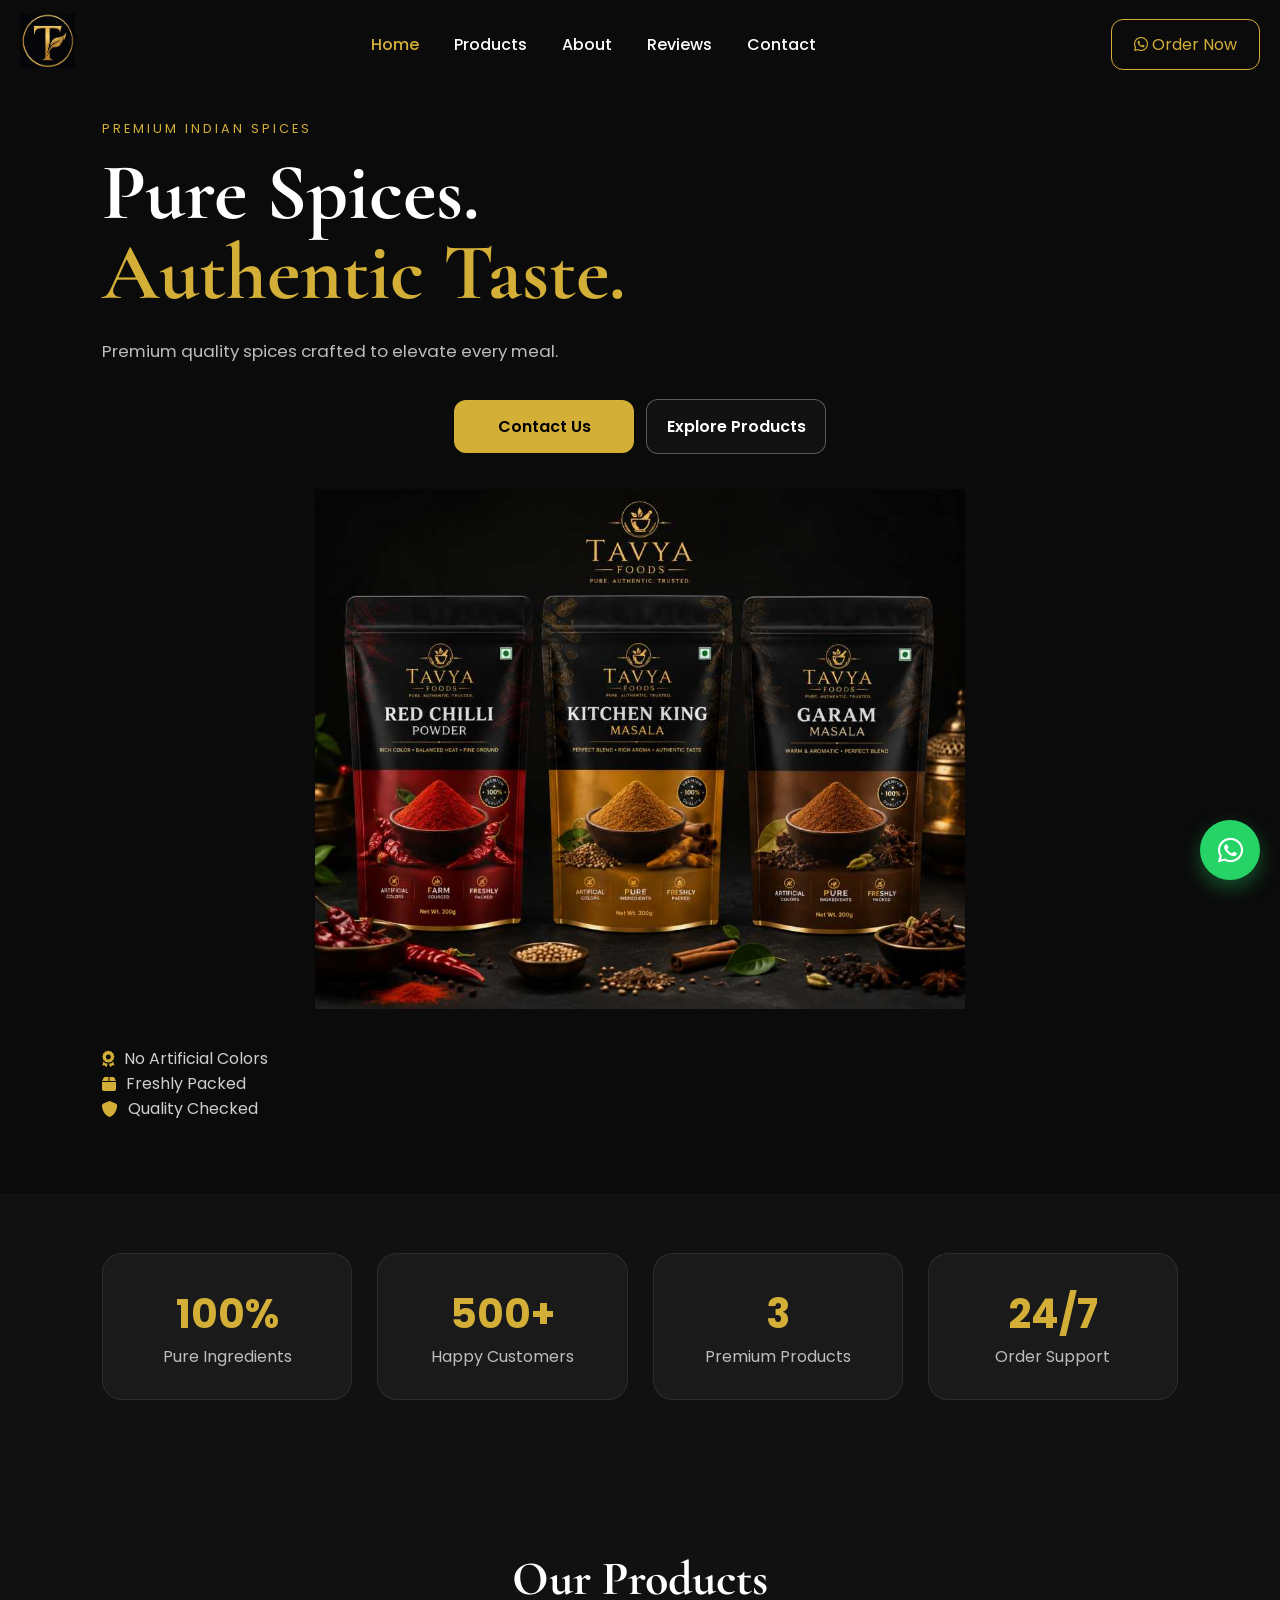
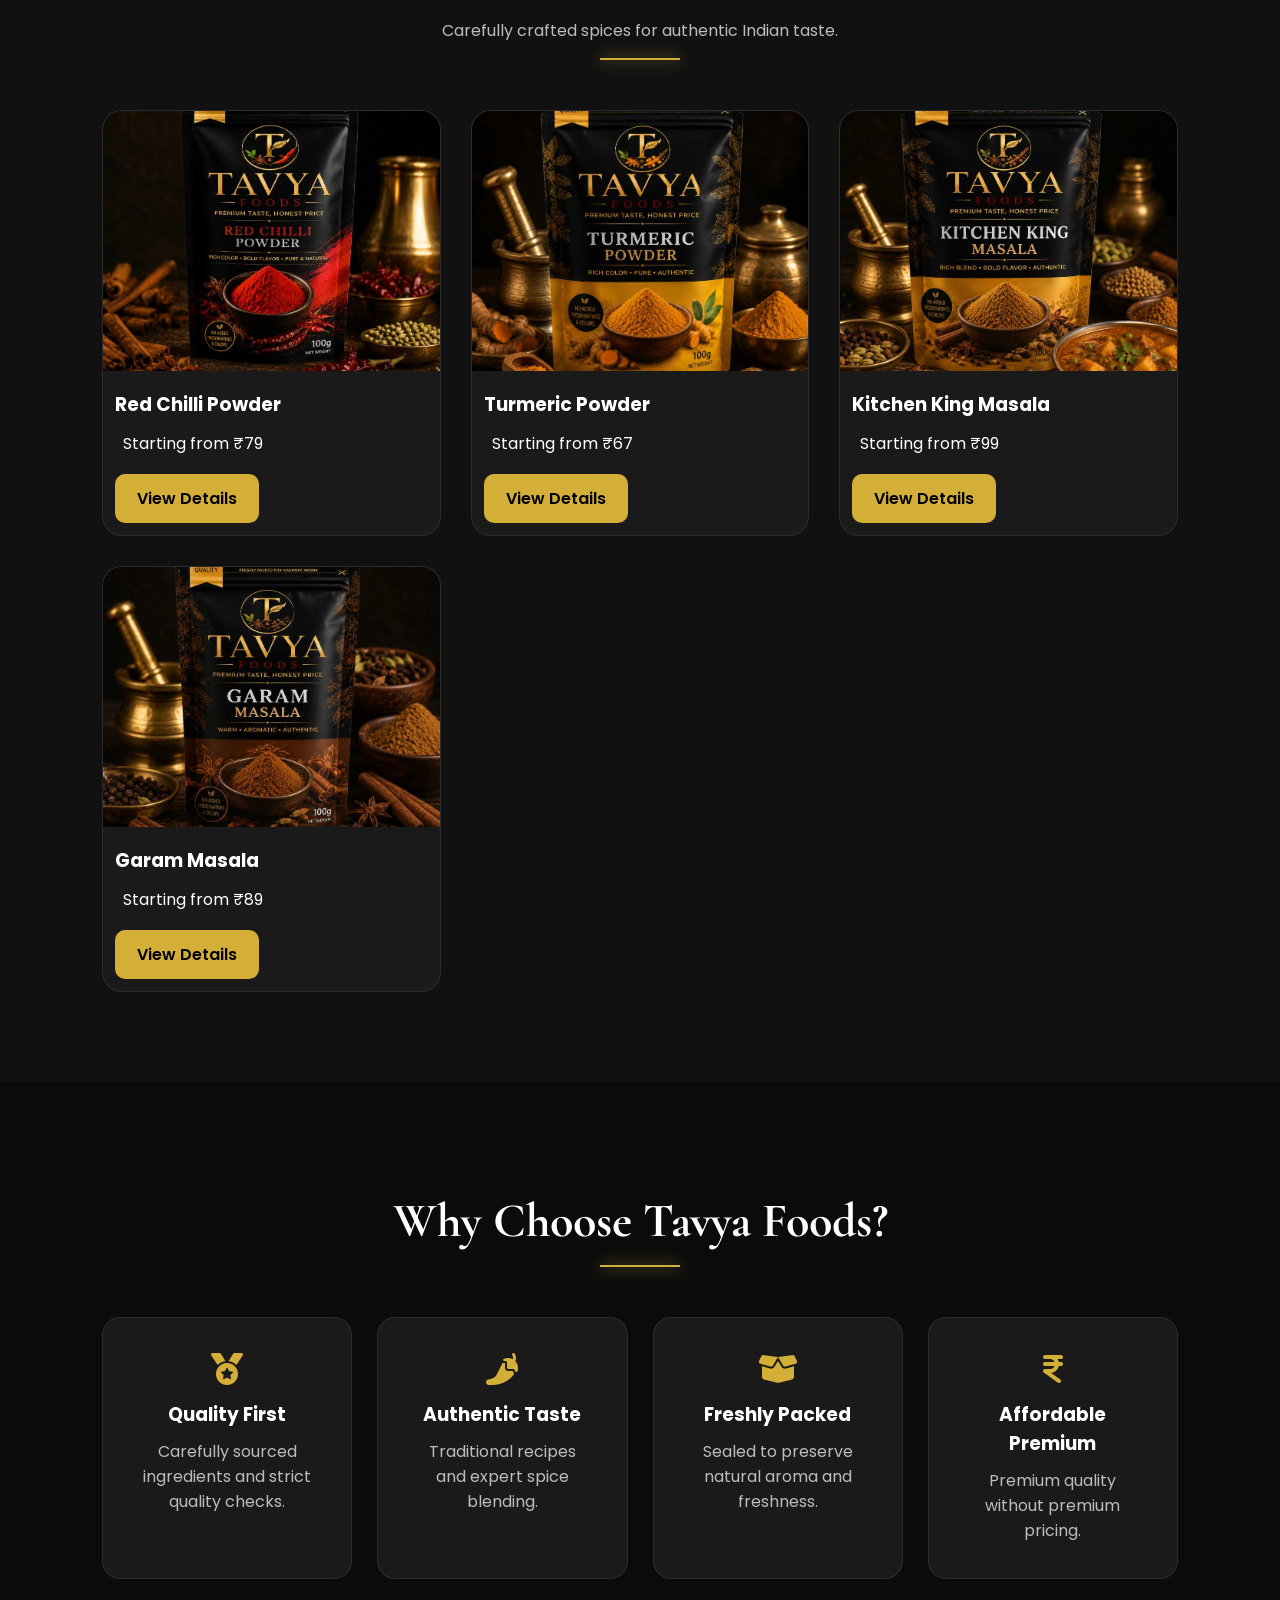
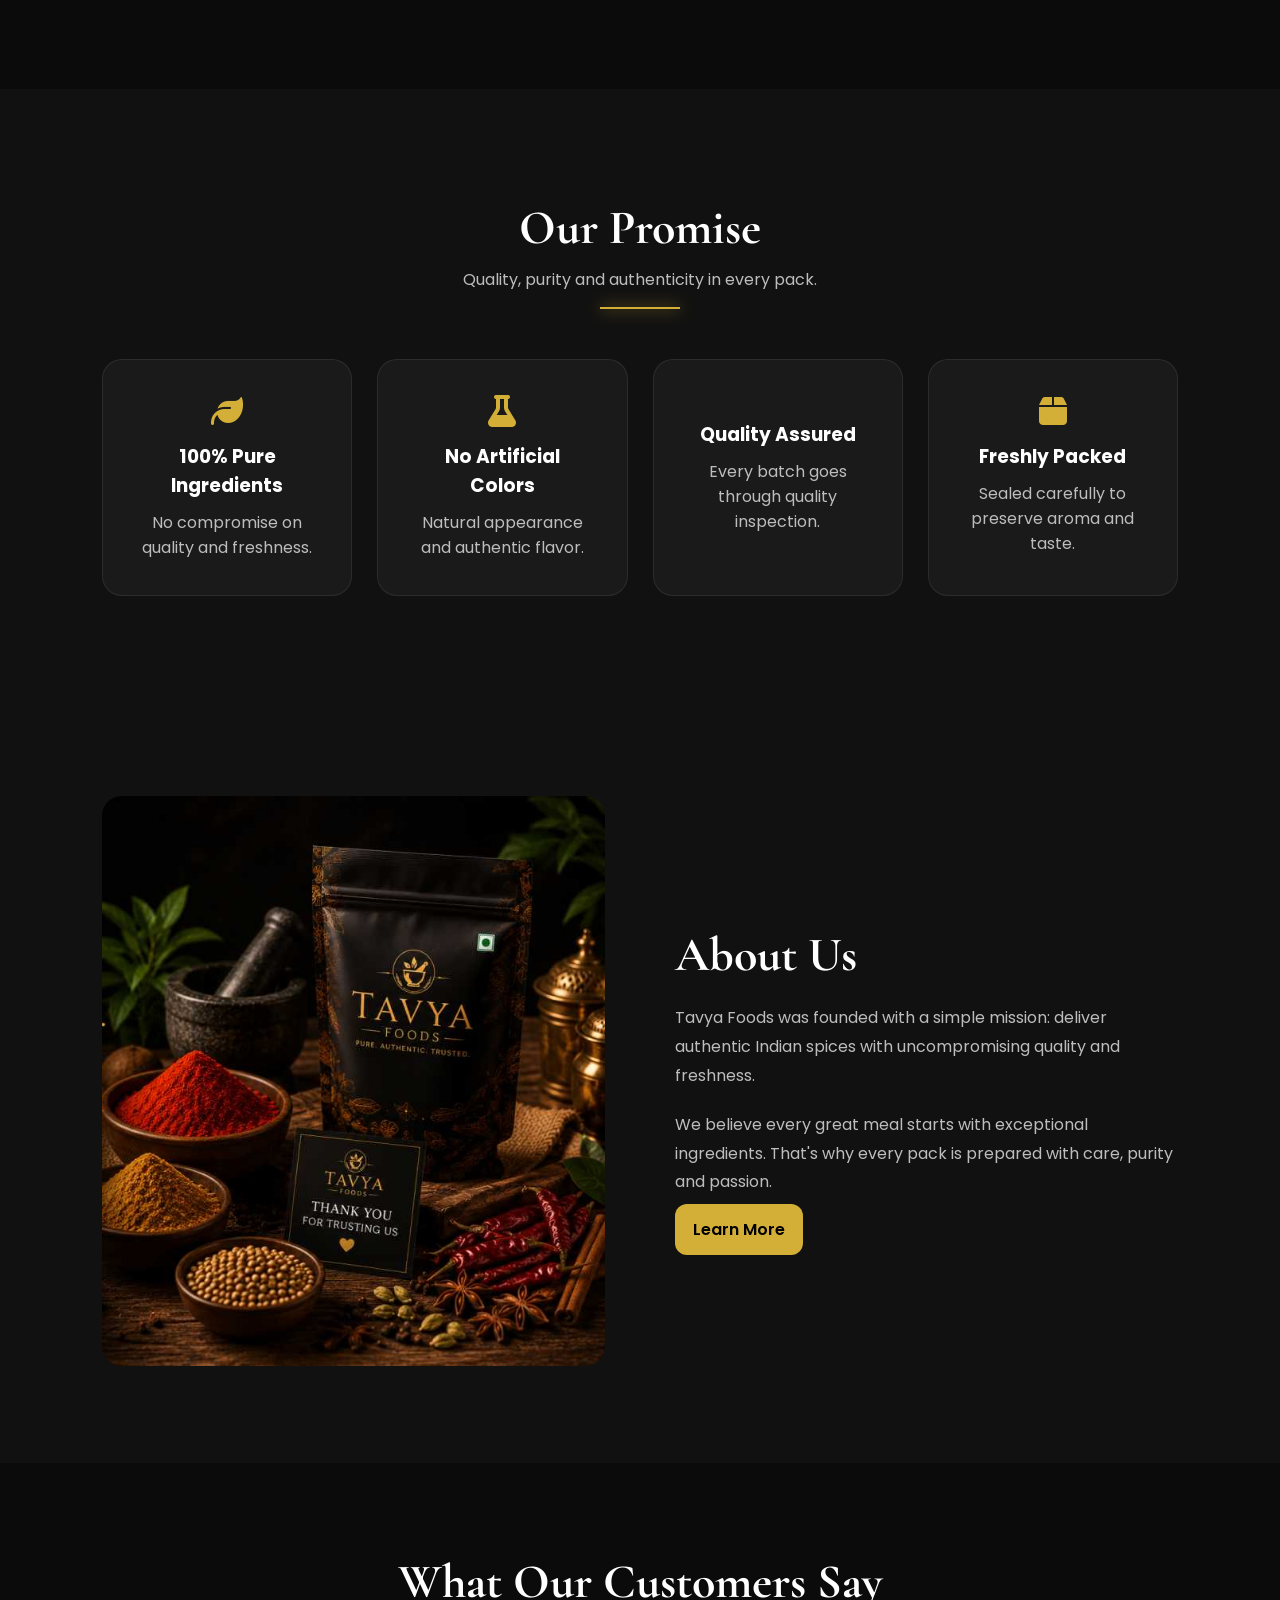
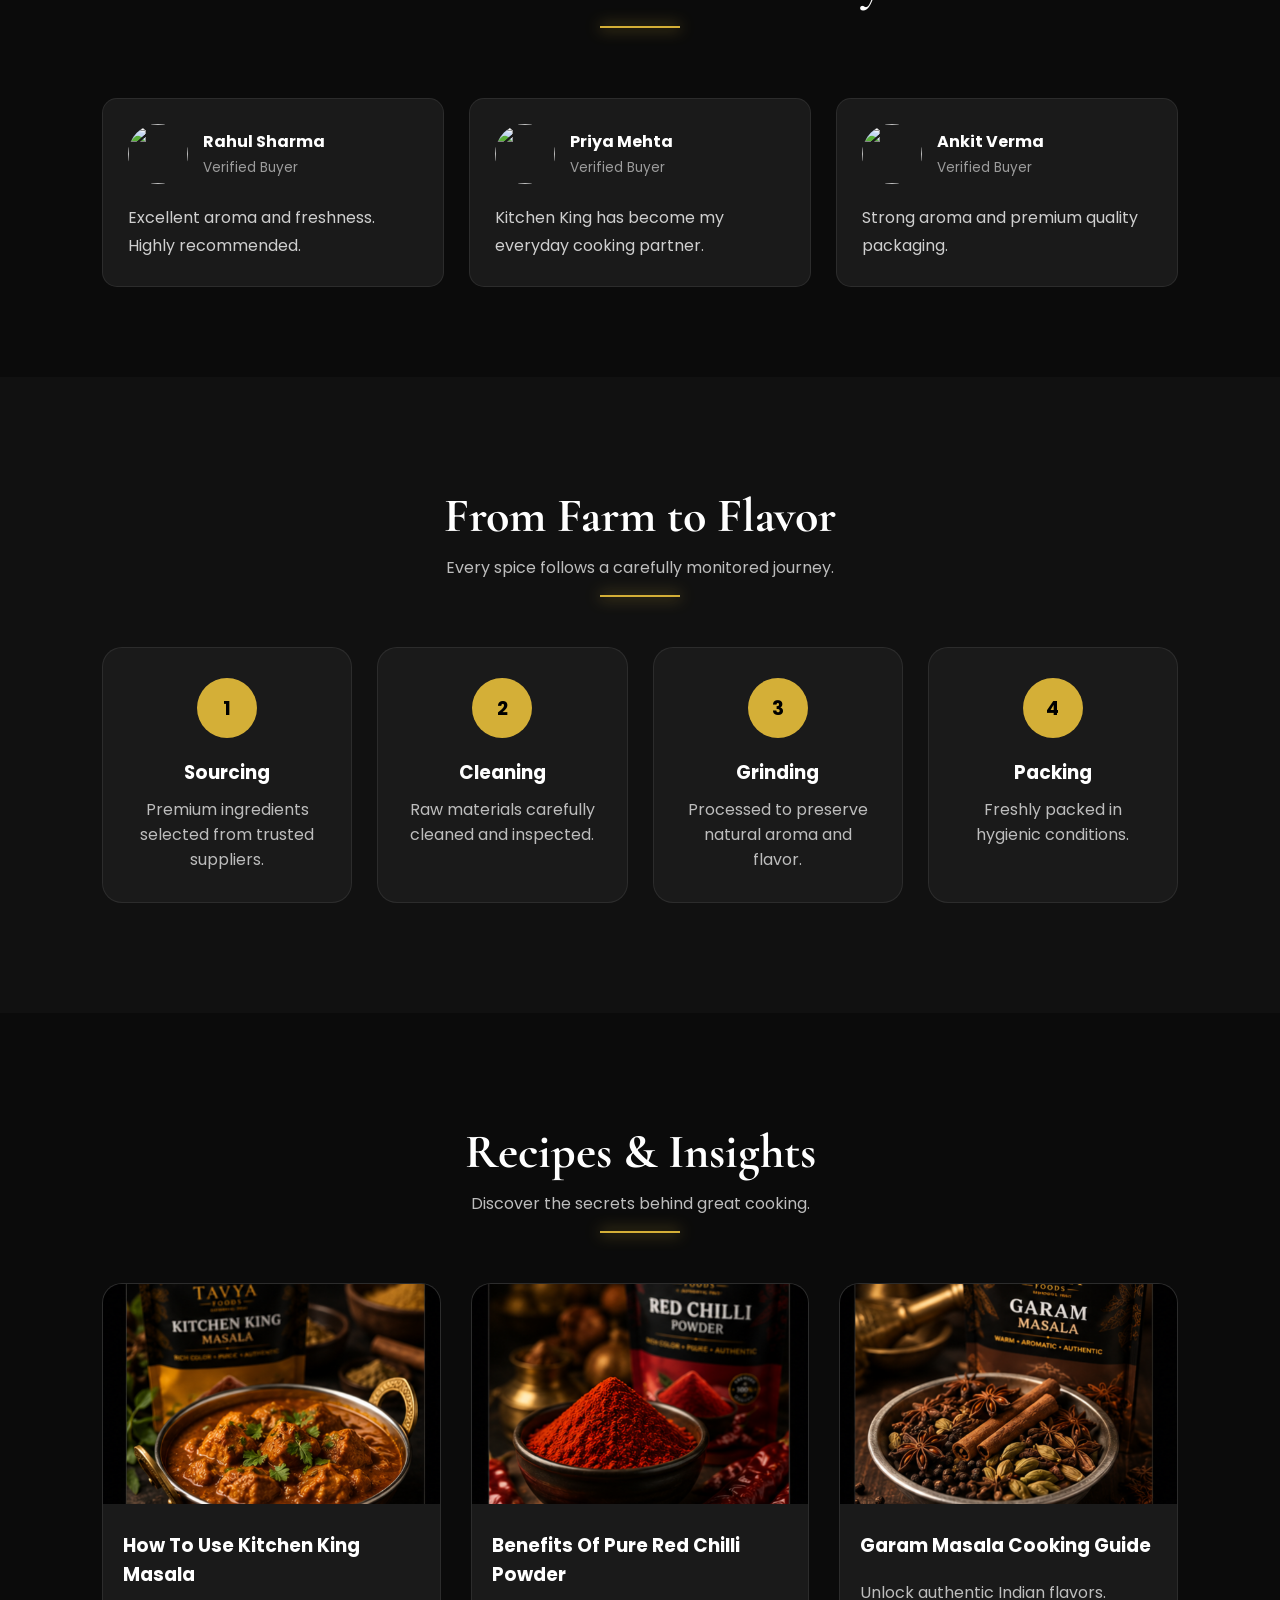
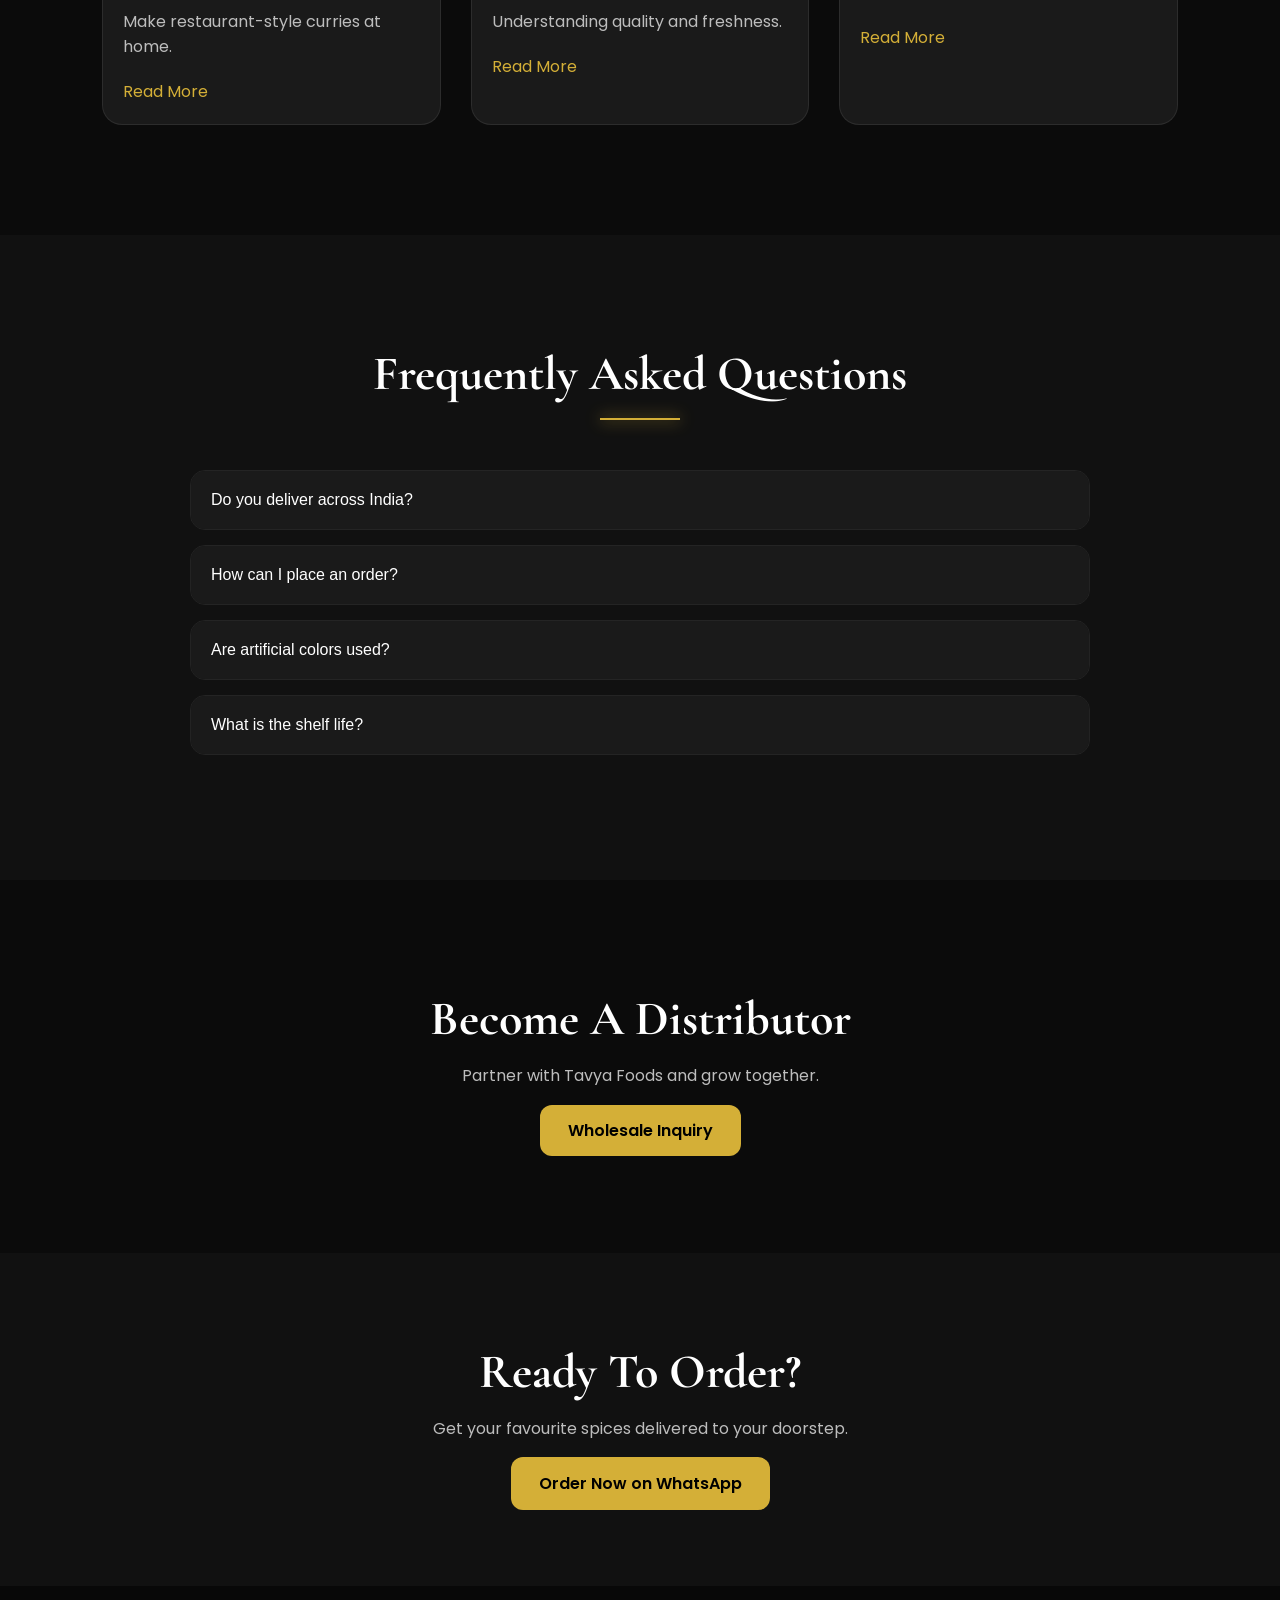
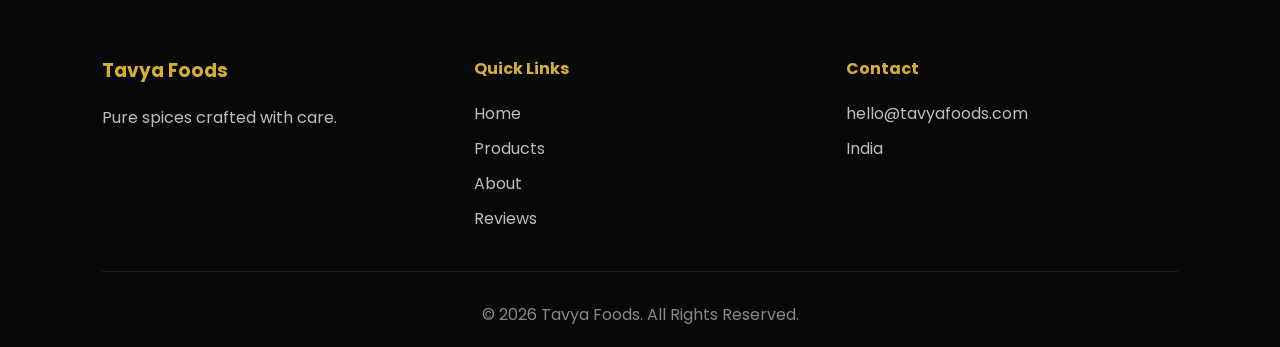
==== index.html @ 1673ba5e "Update index.html" ====
<!DOCTYPE html>
<html lang="en">
<head>
<meta charset="UTF-8">
<meta name="viewport" content="width=device-width, initial-scale=1.0">
<title>Tavya Foods</title>

<link rel="stylesheet" href="style.css">
    <link rel="manifest" href="manifest.json">
<meta name="theme-color" content="#0b0b0b">

<link rel="preconnect" href="https://fonts.googleapis.com">
<link href="https://fonts.googleapis.com/css2?family=Cormorant+Garamond:wght@500;600;700&family=Poppins:wght@300;400;500;600&display=swap" rel="stylesheet">

<link rel="stylesheet"
href="https://cdnjs.cloudflare.com/ajax/libs/font-awesome/6.5.1/css/all.min.css">
    <meta name="description"
content="Premium spices from Tavya Foods. Red Chilli Powder, Kitchen King and Garam Masala.">

<meta name="keywords"
content="Spices, Garam Masala, Kitchen King, Red Chilli Powder, Tavya Foods, tavya masala, tavya garam masala, tavya kitchen king, tavya spices">

<meta name="author"
content="Tavya Foods">
    <!-- Browser Theme Color -->
<meta name="theme-color" content="#0b0b0b">

<!-- iOS Safari -->
<meta name="apple-mobile-web-app-capable" content="yes">
<meta name="apple-mobile-web-app-status-bar-style" content="black-translucent">

<!-- Windows Tiles -->
<meta name="msapplication-navbutton-color" content="#0b0b0b">
<meta name="msapplication-TileColor" content="#0b0b0b">

<!-- Android Chrome -->
<meta name="mobile-web-app-capable" content="yes">
    <link rel="icon" type="image/png" href="images/logo1.jpg">
<link rel="apple-touch-icon" href="images/logo1.jpg">
</head>

<body>
<div id="loader">

<div class="loader-content">

<img src="images/logo1.jpg" alt="Tavya Foods">

<h2>TAVYA FOODS</h2>

<p>Pure. Authentic. Trusted.</p>
    <div class="loader-line"></div>

</div>

</div>

</div>
<!-- NAVBAR -->

<header>
<nav class="navbar">
<div class="logo">
<img src="images/logo1.jpg" alt="Tavya Foods Logo">
</div>

<ul class="nav-links">
<li><a href="#home">Home</a></li>
<li><a href="#products">Products</a></li>
<li><a href="#about">About</a></li>
<li><a href="#reviews">Reviews</a></li>
<li><a href="#contact">Contact</a></li>
</ul>

<a href="https://wa.me/916269847325" class="whatsapp-btn">
<i class="fab fa-whatsapp"></i>
Order Now
</a>

<div class="menu-toggle">
<i class="fas fa-bars"></i>
</div>
</nav>
</header>

<!-- HERO -->

<section class="hero" id="home">

<div class="hero-content">
<span class="hero-tag">
PREMIUM INDIAN SPICES
</span>
<h1>
Pure Spices.
<span>Authentic Taste.</span>
</h1>

<p>
Premium quality spices crafted to elevate every meal.
</p>

<div class="hero-buttons">
<a href="https://wa.me/916269847325" class="primary-btn">
Contact Us 
</a>

<a href="#products" class="secondary-btn">
Explore Products
</a>
</div>
<div class="hero-image">
<img src="images/hero.jpg" alt="Spices">
</div>
<div class="trust-badges">

<div>
<i class="fa-solid fa-award"></i>
<span>No Artificial Colors</span>
</div>

<div>
<i class="fa-solid fa-box"></i>
<span>Freshly Packed</span>
</div>

<div>
<i class="fa-solid fa-shield"></i>
<span>Quality Checked</span>
</div>

</div>

</div>



</section>
    
    <section class="stats">

<div class="stat-card">
<h3>100%</h3>
<p>Pure Ingredients</p>
</div>

<div class="stat-card">
<h3>500+</h3>
<p>Happy Customers</p>
</div>

<div class="stat-card">
<h3>3</h3>
<p>Premium Products</p>
</div>

<div class="stat-card">
<h3>24/7</h3>
<p>Order Support</p>
</div>

</section>

<!-- PRODUCTS -->

<section class="products" id="products">

<div class="section-title">
<h2>Our Products</h2>
<p>Carefully crafted spices for authentic Indian taste.</p>
</div>

<div class="product-grid"
id="productGrid">
</div>
</section>

<!-- WHY CHOOSE -->

<section class="why-section">

<div class="section-title light">
<h2>Why Choose Tavya Foods?</h2>
</div>

<div class="why-grid">

<div class="why-card">
<i class="fa-solid fa-medal"></i>
<h3>Quality First</h3>
<p>Carefully sourced ingredients and strict quality checks.</p>
</div>

<div class="why-card">
<i class="fa-solid fa-pepper-hot"></i>
<h3>Authentic Taste</h3>
<p>Traditional recipes and expert spice blending.</p>
</div>

<div class="why-card">
<i class="fa-solid fa-box-open"></i>
<h3>Freshly Packed</h3>
<p>Sealed to preserve natural aroma and freshness.</p>
</div>

<div class="why-card">
<i class="fa-solid fa-indian-rupee-sign"></i>
<h3>Affordable Premium</h3>
<p>Premium quality without premium pricing.</p>
</div>

</div>

</section>
    
    <section class="trust-corner">

<div class="section-title">
<h2>Our Promise</h2>
<p>Quality, purity and authenticity in every pack.</p>
</div>

<div class="trust-grid">

<div class="trust-card">
<i class="fa-solid fa-leaf"></i>
<h3>100% Pure Ingredients</h3>
<p>No compromise on quality and freshness.</p>
</div>

<div class="trust-card">
<i class="fa-solid fa-flask"></i>
<h3>No Artificial Colors</h3>
<p>Natural appearance and authentic flavor.</p>
</div>

<div class="trust-card">
<i class="fa-solid fa-shield-check"></i>
<h3>Quality Assured</h3>
<p>Every batch goes through quality inspection.</p>
</div>

<div class="trust-card">
<i class="fa-solid fa-box"></i>
<h3>Freshly Packed</h3>
<p>Sealed carefully to preserve aroma and taste.</p>
</div>

</div>

</section>

<!-- ABOUT -->

<section class="about-section" id="about">

<div class="about-image">
<img src="images/about.jpg" alt="">
</div>

<div class="about-content">
<h2>About Us</h2>

<p>
Tavya Foods was founded with a simple mission:
deliver authentic Indian spices with uncompromising quality and freshness.
</p>

<p>
We believe every great meal starts with exceptional ingredients.
That's why every pack is prepared with care, purity and passion.
</p>

<a href="#" class="primary-btn">
Learn More
</a>

</div>

</section>

<!-- REVIEWS -->

<section class="reviews" id="reviews">

<div class="section-title">
<h2>What Our Customers Say</h2>
</div>

<div class="review-grid">

<div class="review-card">
<div class="review-header">
<img src="https://i.pravatar.cc/100?img=12">

<div>
<h4>Rahul Sharma</h4>
<span>Verified Buyer</span>
</div>
</div>

<p>
Excellent aroma and freshness. Highly recommended.
</p>
</div>

<div class="review-card">
<div class="review-header">
<img src="https://i.pravatar.cc/100?img=32">

<div>
<h4>Priya Mehta</h4>
<span>Verified Buyer</span>
</div>
</div>

<p>
Kitchen King has become my everyday cooking partner.
</p>
</div>

<div class="review-card">
<div class="review-header">
<img src="https://i.pravatar.cc/100?img=14">

<div>
<h4>Ankit Verma</h4>
<span>Verified Buyer</span>
</div>
</div>

<p>
Strong aroma and premium quality packaging.
</p>
</div>

</div>

</section>
    
    <section class="journey">

<div class="section-title">
<h2>From Farm to Flavor</h2>
<p>Every spice follows a carefully monitored journey.</p>
</div>

<div class="timeline">

<div class="timeline-item">
<div class="circle">1</div>
<h3>Sourcing</h3>
<p>Premium ingredients selected from trusted suppliers.</p>
</div>

<div class="timeline-item">
<div class="circle">2</div>
<h3>Cleaning</h3>
<p>Raw materials carefully cleaned and inspected.</p>
</div>

<div class="timeline-item">
<div class="circle">3</div>
<h3>Grinding</h3>
<p>Processed to preserve natural aroma and flavor.</p>
</div>

<div class="timeline-item">
<div class="circle">4</div>
<h3>Packing</h3>
<p>Freshly packed in hygienic conditions.</p>
</div>

</div>

</section>
    
    
    <section class="blog-section" id="blog">

<div class="section-title">
<h2>Recipes & Insights</h2>
<p>Discover the secrets behind great cooking.</p>
</div>

<div class="blog-grid">

<div class="blog-card">
<img src="images/blog1.jpg">
<h3>How To Use Kitchen King Masala</h3>
<p>Make restaurant-style curries at home.</p>
<a href="#">Read More</a>
</div>

<div class="blog-card">
<img src="images/blog2.jpg">
<h3>Benefits Of Pure Red Chilli Powder</h3>
<p>Understanding quality and freshness.</p>
<a href="#">Read More</a>
</div>

<div class="blog-card">
<img src="images/blog3.jpg">
<h3>Garam Masala Cooking Guide</h3>
<p>Unlock authentic Indian flavors.</p>
<a href="#">Read More</a>
</div>

</div>

</section>
    
    
    <section class="faq-section">

<div class="section-title">
<h2>Frequently Asked Questions</h2>
</div>

<div class="faq-container">

<div class="faq-item">
<button class="faq-question">
Do you deliver across India?
</button>
<div class="faq-answer">
<p>Yes, we deliver to most locations across India.</p>
</div>
</div>

<div class="faq-item">
<button class="faq-question">
How can I place an order?
</button>
<div class="faq-answer">
<p>You can place orders directly through WhatsApp.</p>
</div>
</div>

<div class="faq-item">
<button class="faq-question">
Are artificial colors used?
</button>
<div class="faq-answer">
<p>No. Our spices are prepared without artificial colors.</p>
</div>
</div>

<div class="faq-item">
<button class="faq-question">
What is the shelf life?
</button>
<div class="faq-answer">
<p>Generally 9-12 months when stored properly.</p>
</div>
</div>

</div>

</section>
    
    
    <section class="distributor">

<h2>Become A Distributor</h2>

<p>
Partner with Tavya Foods and grow together.
</p>

<a href="https://wa.me/916269847325">
Wholesale Inquiry
</a>

</section>

<!-- CTA -->

<section class="cta">

<h2>Ready To Order?</h2>

<p>
Get your favourite spices delivered to your doorstep.
</p>

<a href="https://wa.me/916269847325">
Order Now on WhatsApp
</a>

</section>

<!-- FOOTER -->

<footer id="contact">

<div class="footer-content">

<div>
<h3>Tavya Foods</h3>
<p>Pure spices crafted with care.</p>
</div>

<div>
<h4>Quick Links</h4>
<a href="#home">Home</a>
<a href="#products">Products</a>
<a href="#about">About</a>
<a href="#reviews">Reviews</a>
</div>

<div>
<h4>Contact</h4>
<p>hello@tavyafoods.com</p>
<p>India</p>
</div>

</div>

<div class="copyright">
© 2026 Tavya Foods. All Rights Reserved.
</div>

</footer>
<a href="https://wa.me/916269847325"
class="floating-whatsapp"
target="_blank">
<i class="fab fa-whatsapp"></i>
</a>

<script src="js/products.js"></script>
<script src="js/products-page.js"></script>
<script src="script.js"></script>
    <script>
if ("serviceWorker" in navigator) {
  navigator.serviceWorker.register("./sw.js");
}
    </script>

</body>
</html>
---- style.css ----
/* =========================
TAVYA FOODS PREMIUM DARK V1
========================= */

*{
margin:0;
padding:0;
box-sizing:border-box;
scroll-behavior:smooth;
}

:root{
--bg:#0b0b0b;
--surface:#141414;
--card:#1a1a1a;
--gold:#d4af37;
--white:#ffffff;
--text:#d8d8d8;
--border:rgba(255,255,255,.08);
}

body{
font-family:'Poppins',sans-serif;
background:var(--bg);
color:var(--white);
overflow-x:hidden;
}

/* NAVBAR */

header{
position:fixed;
top:0;
left:0;
width:100%;
z-index:1000;
transition:.3s;
}

header.scrolled{
background:rgba(0,0,0,.95);
backdrop-filter:blur(12px);
}

.navbar{
max-width:1300px;
margin:auto;
padding:13px 20px;
display:flex;
align-items:center;
justify-content:space-between;
}

.logo img{
height:55px;
}

.nav-links{
display:flex;
list-style:none;
gap:35px;
}

.nav-links a{
text-decoration:none;
color:white;
font-weight:500;
transition:.3s;
}

.nav-links a:hover,
.active-link{
color:var(--gold)!important;
}

.whatsapp-btn{
padding:12px 22px;
border:1px solid var(--gold);
border-radius:12px;
text-decoration:none;
color:var(--gold);
transition:.3s;
}

.whatsapp-btn:hover{
background:var(--gold);
color:black;
}

.menu-toggle{
display:none;
font-size:1.8rem;
color:white;
cursor:pointer;
}

/* HERO */

.hero{
min-height:auto;
display:flex;
align-items:center;
justify-content:space-between;
padding:120px 8% 72px;
gap:60px;
background:var(--bg);
}

.hero-content{
flex:1;
}

.hero-content h1{
font-family:'Cormorant Garamond',serif;
font-size:5rem;
line-height:1;
margin-bottom:25px;
}

.hero-content h1 span{
display:block;
color:var(--gold);
}

.hero-content p{
max-width:550px;
color:#bdbdbd;
font-size:1.05rem;
margin-bottom:35px;
}

.hero-buttons{
display:flex;
justify-content:center;
align-items:center;
gap:12px;
flex-wrap:nowrap;
margin-bottom:35px;
}

.primary-btn,
.secondary-btn{
flex:1;
max-width:180px;
text-align:center;
padding:14px 18px;
border-radius:12px;
text-decoration:none;
font-weight:600;
transition:.3s;
}

.primary-btn{
background:var(--gold);
color:black;
}

.primary-btn:hover{
transform:translateY(-3px);
}

.secondary-btn{
color:white;
  border:1px solid rgba(255,255,255,.3);
background:rgba(255,255,255,.03);
backdrop-filter:blur(8px);
}

.secondary-btn:hover{
background:white;
color:black;
}

@media(max-width:480px){

.hero-buttons{
gap:10px;
}

.primary-btn,
.secondary-btn{
max-width:160px;
padding:12px 10px;
font-size:.9rem;
}

}

.hero-tag{
color:#d4af37;
letter-spacing:3px;
font-size:.8rem;
display:block;
margin-bottom:15px;
}
.hero-image{
flex:1;
text-align:center;
}

.hero-image img{
max-width:100%;
width:650px;
}

.trust-badges{
margin-top:30px;
}

.trust-badges div{
display:flex;
align-items:center;
gap:10px;
color:#cfcfcf;
}

.trust-badges i{
color:var(--gold);
}

/* COMMON */

.products,
.about-section,
.reviews,
.cta{
padding:90px 8%;
}

.section-title{
text-align:center;
margin-bottom:50px;
}

.section-title h2{
font-size:3rem;
font-family:'Cormorant Garamond',serif;
color:white;
}

.section-title p{
margin-top:10px;
color:#bdbdbd;
}

.section-title::after{
content:"";
display:block;
width:80px;
height:2px;
margin:15px auto 0;
background:var(--gold);
box-shadow:0 0 15px var(--gold);
}

/* PRODUCTS */

.products{
background:#111111;
}

.product-grid{
display:grid;
grid-template-columns:repeat(3,1fr);
gap:30px;
}

.product-card{
background:var(--card);
border:1px solid var(--border);
border-radius:20px;
overflow:hidden;
transition:.4s;
}

.product-card:hover{
transform:translateY(-8px);
}

.product-card img{
width:100%;
height:260px;
object-fit:cover;
}

.product-card h3{
padding:12px;
color:white;
}

.product-card ul{
list-style:none;
padding:0 20px;
}

.product-card li{
padding:2px 0;
color:#bdbdbd;
}

.product-card a{
display:inline-block;
margin:12px;
padding:12px 22px;
background:var(--gold);
color:black;
text-decoration:none;
border-radius:10px;
font-weight:600;
}
.product-price{
padding:0 20px 6px;
}

.from-text{
display:block;
font-size:.85rem;
color:#999;
}

.price{
font-size:1.6rem;
font-weight:700;
color:#d4af37;
}
/* WHY SECTION */

.why-section{
background:#0b0b0b;
padding:110px 8%;
}

.why-grid{
display:grid;
grid-template-columns:repeat(4,1fr);
gap:25px;
}

.why-card{
background:var(--card);
border:1px solid var(--border);
padding:35px;
border-radius:18px;
text-align:center;
}

.why-card i{
font-size:2rem;
color:var(--gold);
margin-bottom:15px;
}

.why-card h3{
margin-bottom:10px;
}

.why-card p{
color:#bdbdbd;
}

/* ABOUT */

.about-section{
background:#111111;
display:grid;
grid-template-columns:1fr 1fr;
gap:70px;
align-items:center;
}

.about-image img{
width:100%;
border-radius:20px;
}

.about-content h2{
font-size:3rem;
font-family:'Cormorant Garamond',serif;
margin-bottom:20px;
}

.about-content p{
color:#bdbdbd;
line-height:1.8;
margin-bottom:20px;
}

/* REVIEWS */

.reviews{
background:#0b0b0b;
}

.review-grid{
display:grid;
grid-template-columns:repeat(3,1fr);
gap:25px;
}

.review-card{
background:var(--card);
border:1px solid var(--border);
padding:30px;
border-radius:20px;
}

.review-header{
display:flex;
align-items:center;
gap:15px;
margin-bottom:20px;
}

.review-header img{
width:60px;
height:60px;
border-radius:50%;
object-fit:cover;
}

.review-header span{
color:#9c9c9c;
font-size:.85rem;
}

.review-card p{
color:#cfcfcf;
line-height:1.8;
}

/* CTA */

.cta{
background:#111111;
text-align:center;
}

.cta h2{
font-size:3rem;
font-family:'Cormorant Garamond',serif;
margin-bottom:15px;
}

.cta p{
color:#bdbdbd;
margin-bottom:30px;
}

.cta a{
padding:15px 28px;
background:var(--gold);
color:black;
text-decoration:none;
border-radius:12px;
font-weight:600;
}

/* FOOTER */

footer{
background:#080808;
padding:70px 8% 20px;
}

.footer-content{
display:grid;
grid-template-columns:repeat(3,1fr);
gap:40px;
}

.footer-content h3,
.footer-content h4{
color:var(--gold);
margin-bottom:20px;
}

.footer-content p,
.footer-content a{
color:#bdbdbd;
text-decoration:none;
display:block;
margin-bottom:10px;
}

.copyright{
text-align:center;
padding-top:30px;
margin-top:30px;
border-top:1px solid var(--border);
color:#888;
}

/* REVEAL */

.hidden{
opacity:0;
transform:translateY(40px);
transition:.8s;
}

.show{
opacity:1;
transform:translateY(0);
}

/* MOBILE */

@media(max-width:991px){

.hero{
flex-direction:column;
text-align:center;
padding-top:160px;
}

.hero-content h1{
font-size:3.5rem;
}

.product-grid,
.why-grid,
.review-grid,
.about-section,
.footer-content{
grid-template-columns:1fr;
}

.nav-links{
position:absolute;
top:85px;
left:-100%;
width:100%;
background:#0b0b0b;
flex-direction:column;
padding:30px;
transition:.4s;
}

.nav-links.active{
left:0;
}

.menu-toggle{
display:block;
}

.whatsapp-btn{
display:none;
}

.trust-badges{
justify-content:center;
}
}

@media(max-width:576px){

.hero-content h1{
font-size:2.8rem;
}

.section-title h2,
.about-content h2,
.cta h2{
font-size:2.3rem;
}

.logo img{
height:45px;
}
}

.active-link{
color:#d4af37 !important;
}
/* JOURNEY */

.journey{
padding:110px 8%;
background:#111;
}

.timeline{
display:grid;
grid-template-columns:repeat(4,1fr);
gap:25px;
text-align:center;
}

.timeline-item{
background:#1a1a1a;
border:1px solid rgba(255,255,255,.08);
padding:30px;
border-radius:20px;
}

.circle{
width:60px;
height:60px;
margin:auto auto 20px;
background:#d4af37;
color:black;
border-radius:50%;
display:flex;
align-items:center;
justify-content:center;
font-weight:700;
font-size:1.2rem;
}

.timeline-item p{
color:#bdbdbd;
margin-top:10px;
}

/* BLOG */

.blog-section{
padding:110px 8%;
background:#0b0b0b;
}

.blog-grid{
display:grid;
grid-template-columns:repeat(3,1fr);
gap:30px;
}

.blog-card{
background:#1a1a1a;
border-radius:20px;
overflow:hidden;
border:1px solid rgba(255,255,255,.08);
}

.blog-card img{
width:100%;
height:220px;
object-fit:cover;
}

.blog-card h3{
padding:20px;
}

.blog-card p{
padding:0 20px;
color:#bdbdbd;
}

.blog-card a{
display:inline-block;
margin:20px;
color:#d4af37;
text-decoration:none;
}

/* FAQ */

.faq-section{
padding:110px 8%;
background:#111;
}

.faq-container{
max-width:900px;
margin:auto;
}

.faq-item{
margin-bottom:15px;
border:1px solid rgba(255,255,255,.08);
border-radius:15px;
overflow:hidden;
}

.faq-question{
width:100%;
background:#1a1a1a;
color:white;
padding:20px;
border:none;
cursor:pointer;
text-align:left;
font-size:1rem;
}

.faq-answer{
max-height:0;
overflow:hidden;
transition:.3s;
background:#151515;
}

.faq-answer p{
padding:20px;
color:#bdbdbd;
}

/* DISTRIBUTOR */

.distributor{
padding:110px 8%;
text-align:center;
background:#0b0b0b;
}

.distributor h2{
font-size:3rem;
font-family:'Cormorant Garamond',serif;
margin-bottom:15px;
}

.distributor p{
color:#bdbdbd;
margin-bottom:30px;
}

.distributor a{
background:#d4af37;
padding:14px 28px;
border-radius:12px;
color:black;
text-decoration:none;
font-weight:600;
}

@media(max-width:991px){

.timeline,
.blog-grid{
grid-template-columns:1fr;
}

.distributor h2{
font-size:2.3rem;
}
}
.floating-whatsapp{
position:fixed;
bottom:20px;
right:20px;
width:60px;
height:60px;
border-radius:50%;
background:#25D366;
display:flex;
align-items:center;
justify-content:center;
font-size:1.8rem;
color:#fff;
text-decoration:none;
z-index:9999;
box-shadow:0 8px 20px rgba(37,211,102,.35);
transition:.3s;
}

.floating-whatsapp:hover{
transform:scale(1.08);
}

@media (max-width:768px){

.floating-whatsapp{
width:55px;
height:55px;
right:15px;
bottom:15px;
font-size:1.6rem;
}

}

@media (max-width:480px){

.floating-whatsapp{
width:50px;
height:50px;
right:12px;
bottom:12px;
font-size:1.4rem;
}

}
.stats{
padding:60px 8%;
display:grid;
grid-template-columns:repeat(auto-fit,minmax(180px,1fr));
gap:25px;
background:#111;
}
@media(max-width:768px){

.hero-image img{
width:100%;
max-width:350px;
margin-top:20px;
}

}

.stat-card{
background:#1a1a1a;
padding:30px;
border-radius:20px;
text-align:center;
border:1px solid rgba(255,255,255,.08);
}

.stat-card h3{
font-size:2.5rem;
color:#d4af37;
}

.stat-card p{
color:#bdbdbd;
}
#loader{
position:fixed;
top:0;
left:0;
width:100%;
height:100%;
background:#0b0b0b;
display:flex;
justify-content:center;
align-items:center;
z-index:10000;
}

.loader-content{
text-align:center;
animation:fadeIn 1.2s ease;
}

.loader-content img{
width:90px;
margin-bottom:20px;
}

.loader-content h2{
font-size:2.2rem;
letter-spacing:5px;
color:#d4af37;
margin-bottom:10px;
}

.loader-content p{
color:#bdbdbd;
letter-spacing:2px;
}

@keyframes fadeIn{
from{
opacity:0;
transform:translateY(20px);
}
to{
opacity:1;
transform:translateY(0);
}
}

.loader-hide{
opacity:0;
visibility:hidden;
transition:.8s;
}
.loader-line{
width:120px;
height:2px;
background:#d4af37;
margin:20px auto 0;
box-shadow:0 0 15px #d4af37;
animation:grow 1.8s ease;
}

@keyframes grow{
from{
width:0;
}
to{
width:120px;
}
}

@media screen and (max-width: 768px){

.stats{
display:grid;
grid-template-columns:1fr 1fr;
gap:15px;
}

.stat-card{
padding:20px;
}

}
@media screen and (max-width: 768px){

.product-grid{
grid-template-columns:1fr !important;
}

.product-card{
width:100%;
}

}
@media(max-width:768px){

.timeline{
grid-template-columns:1fr;
}

.blog-grid{
grid-template-columns:1fr;
}

.footer-content{
grid-template-columns:1fr;
}

.about-section{
grid-template-columns:1fr;
}

}
.product-card,
.review-card,
.blog-card,
.why-card,
.timeline-item{
transition:.3s;
}

.product-card:hover,
.review-card:hover,
.blog-card:hover,
.why-card:hover,
.timeline-item:hover{
transform:translateY(-8px);
box-shadow:0 15px 40px rgba(212,175,55,.15);
}
.trust-corner{
padding:110px 8%;
background:#111111;
}

.trust-grid{
display:grid;
grid-template-columns:repeat(4,1fr);
gap:25px;
}

.trust-card{
background:#1a1a1a;
padding:35px;
border-radius:20px;
border:1px solid rgba(255,255,255,.08);
text-align:center;
transition:.3s;
}

.trust-card:hover{
transform:translateY(-8px);
box-shadow:0 15px 40px rgba(212,175,55,.15);
}

.trust-card i{
font-size:2rem;
color:#d4af37;
margin-bottom:15px;
}

.trust-card h3{
margin-bottom:10px;
}

.trust-card p{
color:#bdbdbd;
}

@media(max-width:768px){

.trust-grid{
grid-template-columns:1fr;
}

}
.product-image {
  width: 100%;
  margin: 0;
  padding: 0;
  line-height: 0;
}

.product-image img {
  width: 100%;
  height: auto;
  display: block;
}

#selectedPrice{
font-size:1.8rem;
font-weight:900;
color:#d4af37;
}

#selectedWeight{
margin-top:5px;
color:#bdbdbd;
}
.total-price{
font-size:1.2rem;
font-weight:600;
text-align:center;
}
.product-page{
display:grid;
grid-template-columns:1fr 1fr;
gap:50px;
padding:100px 8%;
align-items:start;
}

.product-info h1{
font-size:1.3rem;
margin-bottom:15px;
margin-top: 15px;
}

.description{
color:#bdbdbd;
line-height:1.8;
margin-bottom:12px;
}

.size-options{
display:flex;
flex-wrap:wrap;
gap:12px;
margin:18px 0;
}

.size-chip input{
display:none;
}

.size-chip span{
display:block;
padding:8px 18px;
background:#111;
border:1px solid rgba(255,255,255,.1);
border-radius:12px;
cursor:pointer;
transition:.3s;
}

.size-chip input:checked + span{
background:var(--gold);
color:black;
border-color:var(--gold);
font-weight:700;
}

.price-display{
font-size:1.8rem;
font-weight:700;
color:var(--gold);
}

.quantity-selector{
display:flex;
align-items:center;
gap:10px;
margin:10px 0;
}

.quantity-selector button{
width:45px;
height:45px;
border:none;
border-radius:12px;
background:#1a1a1a;
color:white;
font-size:1.5rem;
cursor:pointer;
}

.quantity-selector input{
width:70px;
height:45px;
text-align:center;
border-radius:12px;
border:1px solid rgba(255,255,255,.1);
background:#111;
color:white;
}

.total-wrapper{
font-size:1.3rem;
font-weight:700;
margin:20px 0;
color:var(--gold);
}

.reviews-section{
padding:80px 8%;
}

.review-card{
background:#1a1a1a;
padding:25px;
border-radius:15px;
margin-top:20px;
border:1px solid rgba(255,255,255,.08);
}

@media(max-width:768px){

.product-page{
grid-template-columns:1fr;
padding:4px 6%;
}

.product-info h1{
font-size:2rem;
}

.product-image img{
max-width:350px;
margin:auto;
}

}

.checkout-form{
margin:30px 0;
display:flex;
flex-direction:column;
gap:12px;
}

.checkout-form input,
.checkout-form textarea{
padding:14px;
border-radius:12px;
border:1px solid rgba(255,255,255,.1);
background:#111;
color:white;
}

.checkout-form textarea{
min-height:90px;
resize:vertical;
}

.toast{
position:fixed;
bottom:30px;
left:50%;
transform:translateX(-50%) translateY(100px);
background:#1a1a1a;
color:white;
padding:10px 20px;
border-radius:14px;
display:flex;
align-items:center;
gap:10px;
border:1px solid rgba(255,255,255,.08);
box-shadow:0 15px 40px rgba(0,0,0,.4);
opacity:0;
visibility:hidden;
transition:.4s;
z-index:99999;
}

.toast.show{
opacity:1;
visibility:visible;
transform:translateX(-50%) translateY(0);
}

.toast i{
color:#ffb703;
}
.sticky-order-bar{
position:fixed;
bottom:0;
left:0;
width:100%;
background:#111;
border-top:1px solid rgba(255,255,255,.08);
padding:12px 16px;
display:flex;
justify-content:space-between;
align-items:center;
z-index:9999;
backdrop-filter:blur(10px);
}

.sticky-price{
font-size:1.3rem;
font-weight:700;
color:var(--gold);
}

#stickyOrderBtn{
background:#25D366;
color:white;
border:none;
padding:12px 24px;
border-radius:12px;
font-weight:600;
cursor:pointer;
}

#stickyOrderBtn:active{
transform:scale(.98);
}

/* Desktop */
@media(min-width:769px){

.sticky-order-bar{
display:none;
}

}
@media(min-width:769px){

.sticky-order-bar{
display:flex;
max-width:500px;
left:auto;
right:30px;
bottom:30px;
border-radius:16px;
}

}
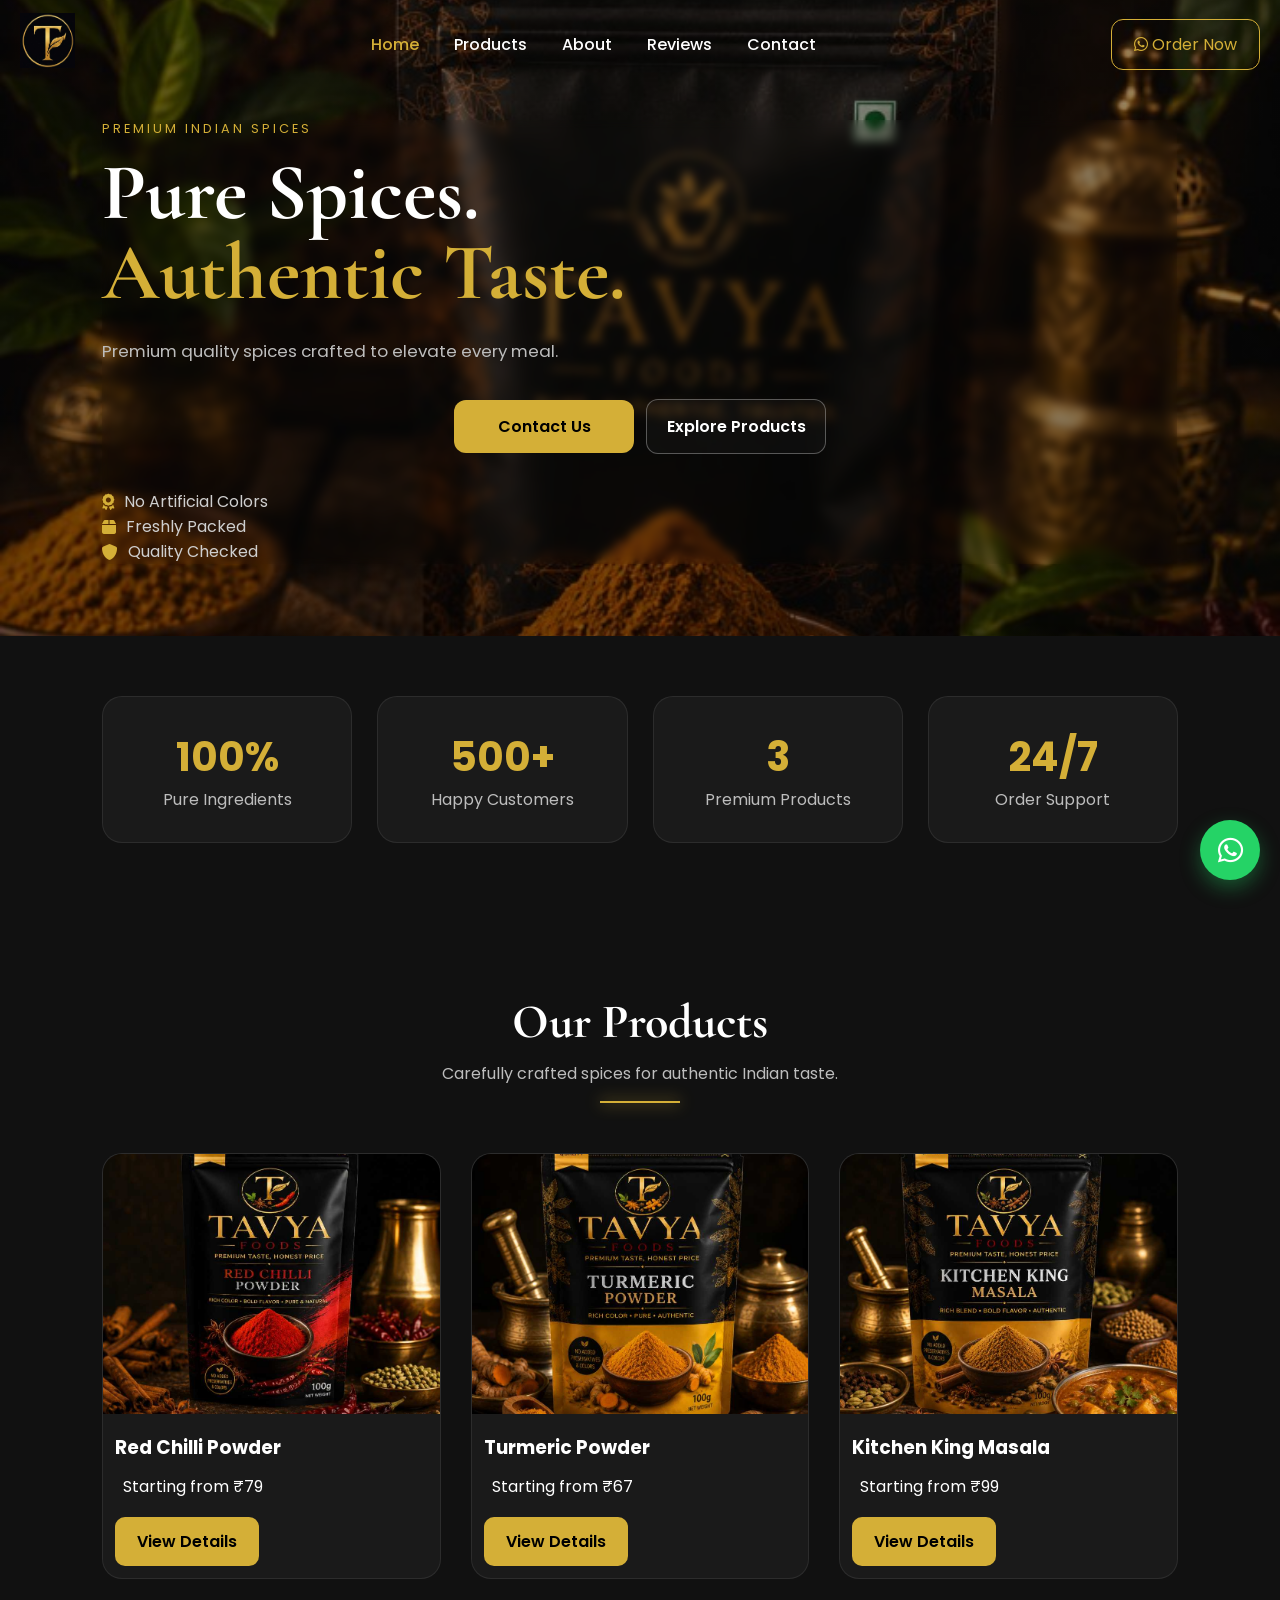
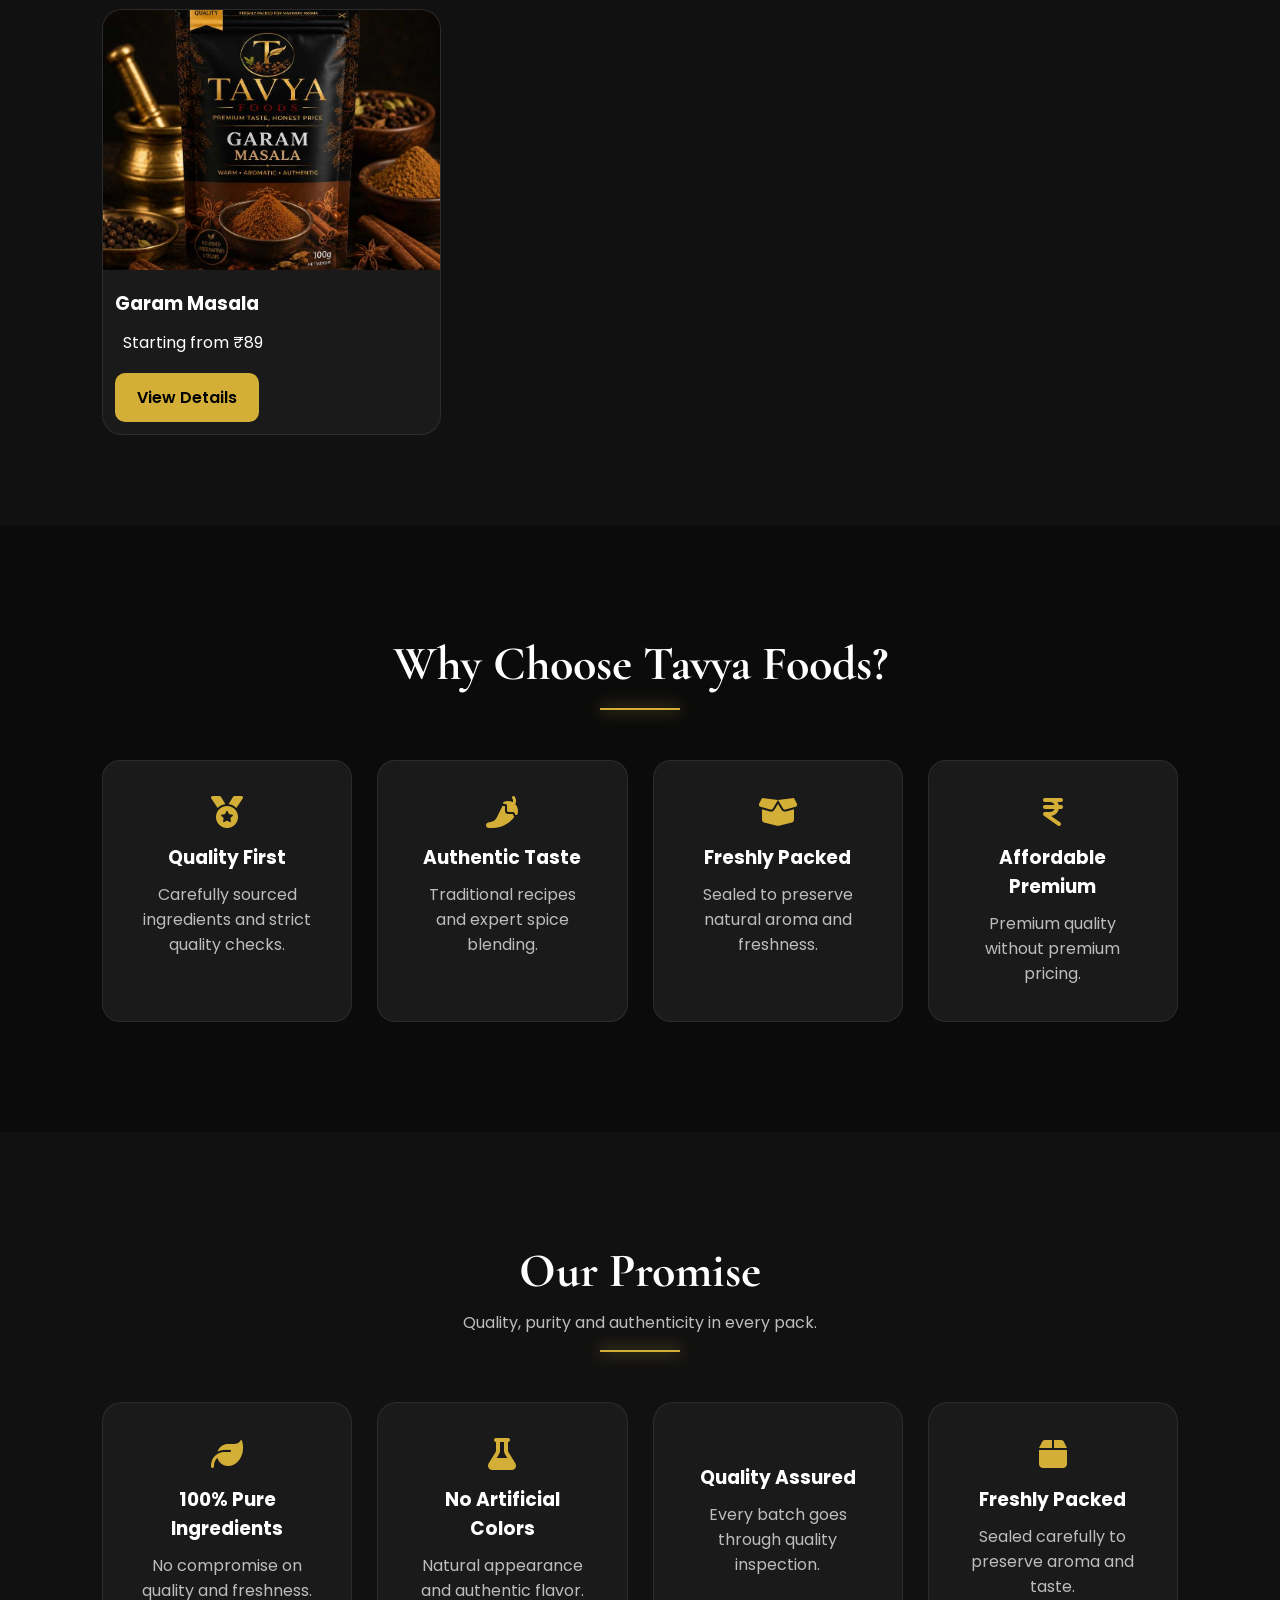
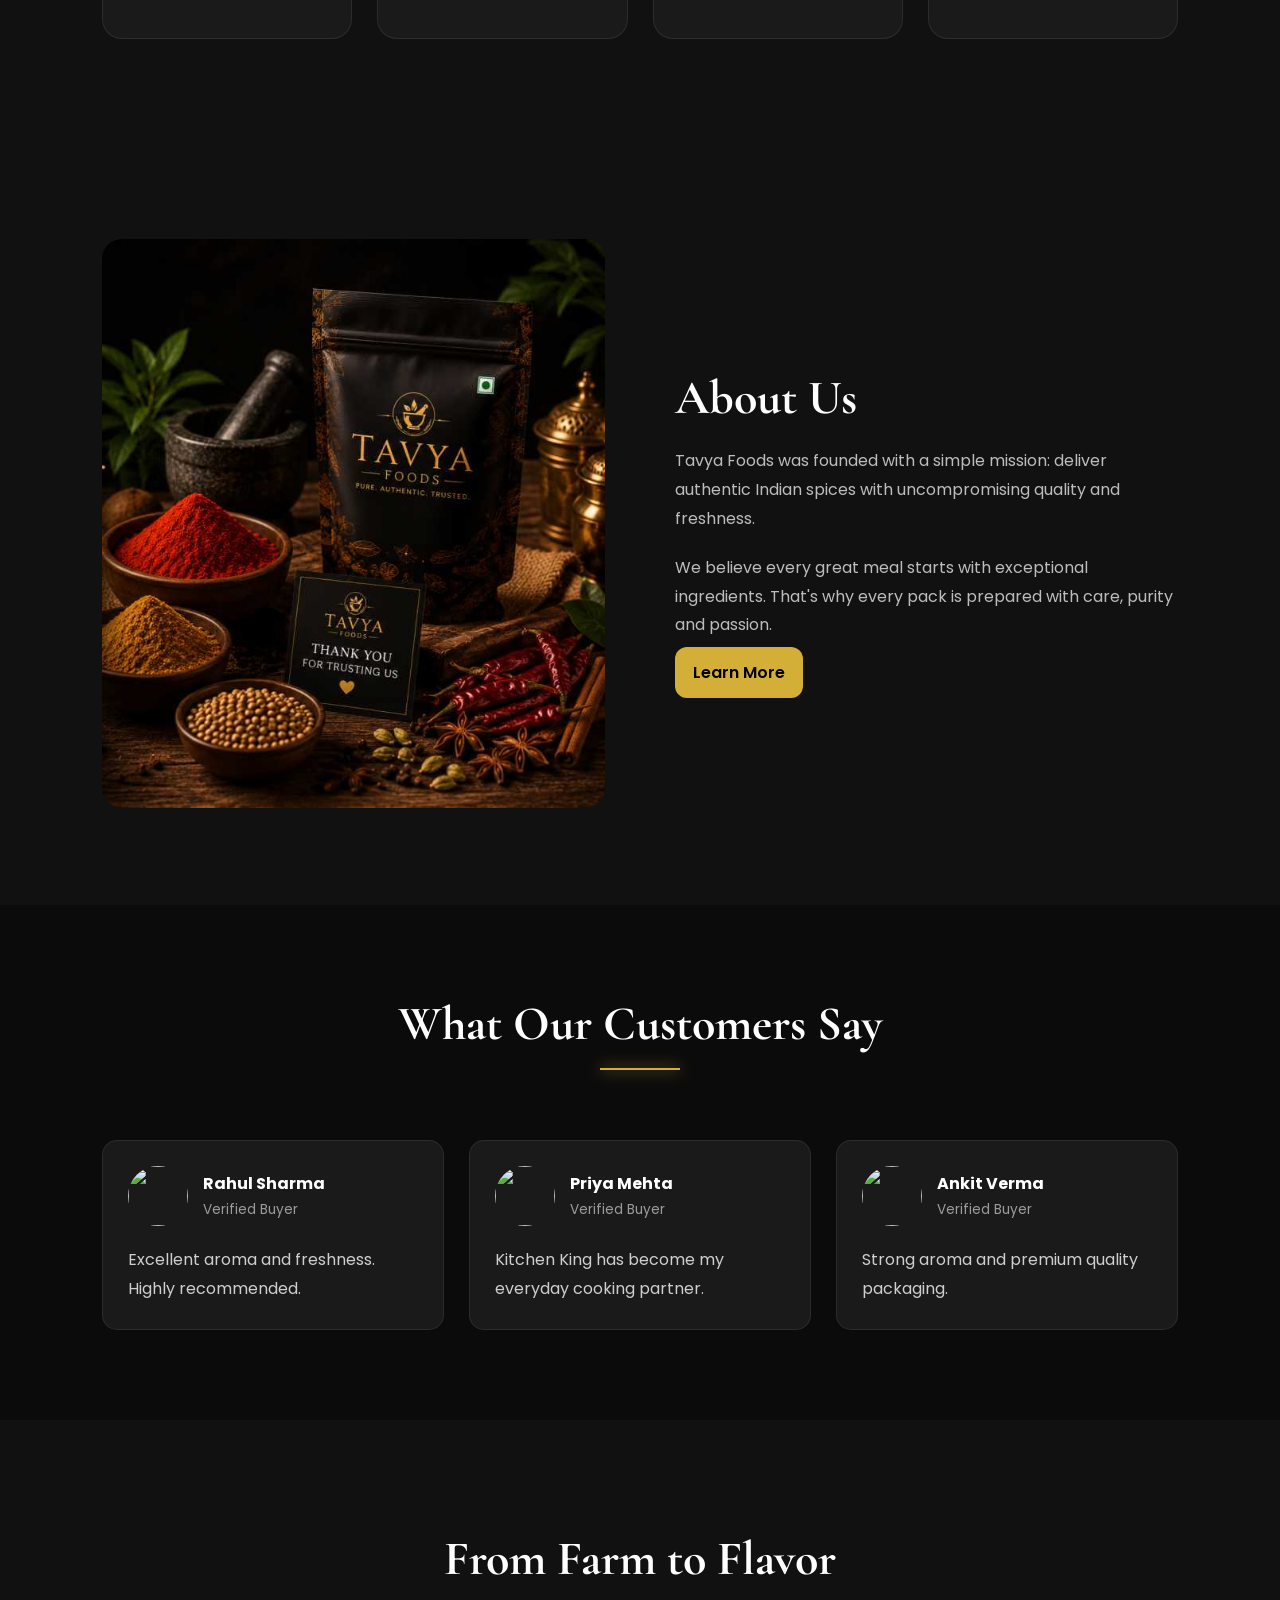
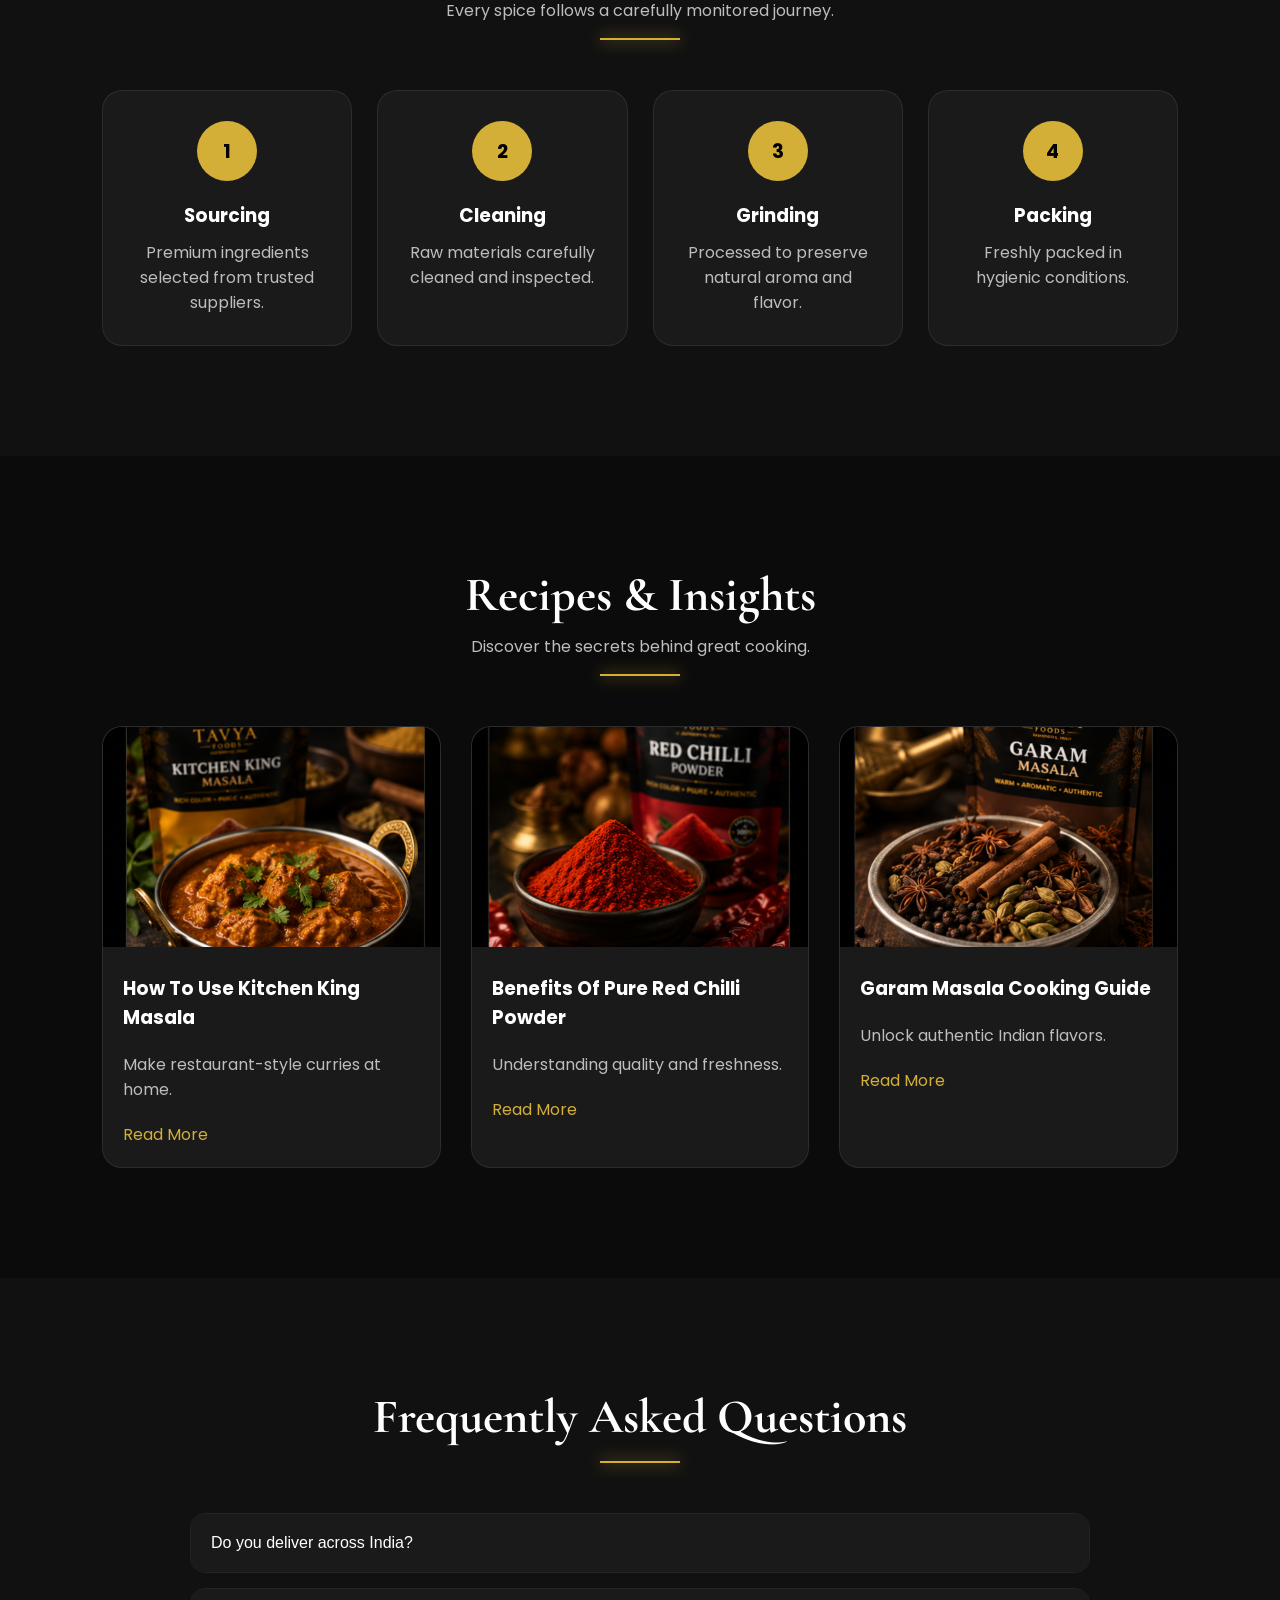
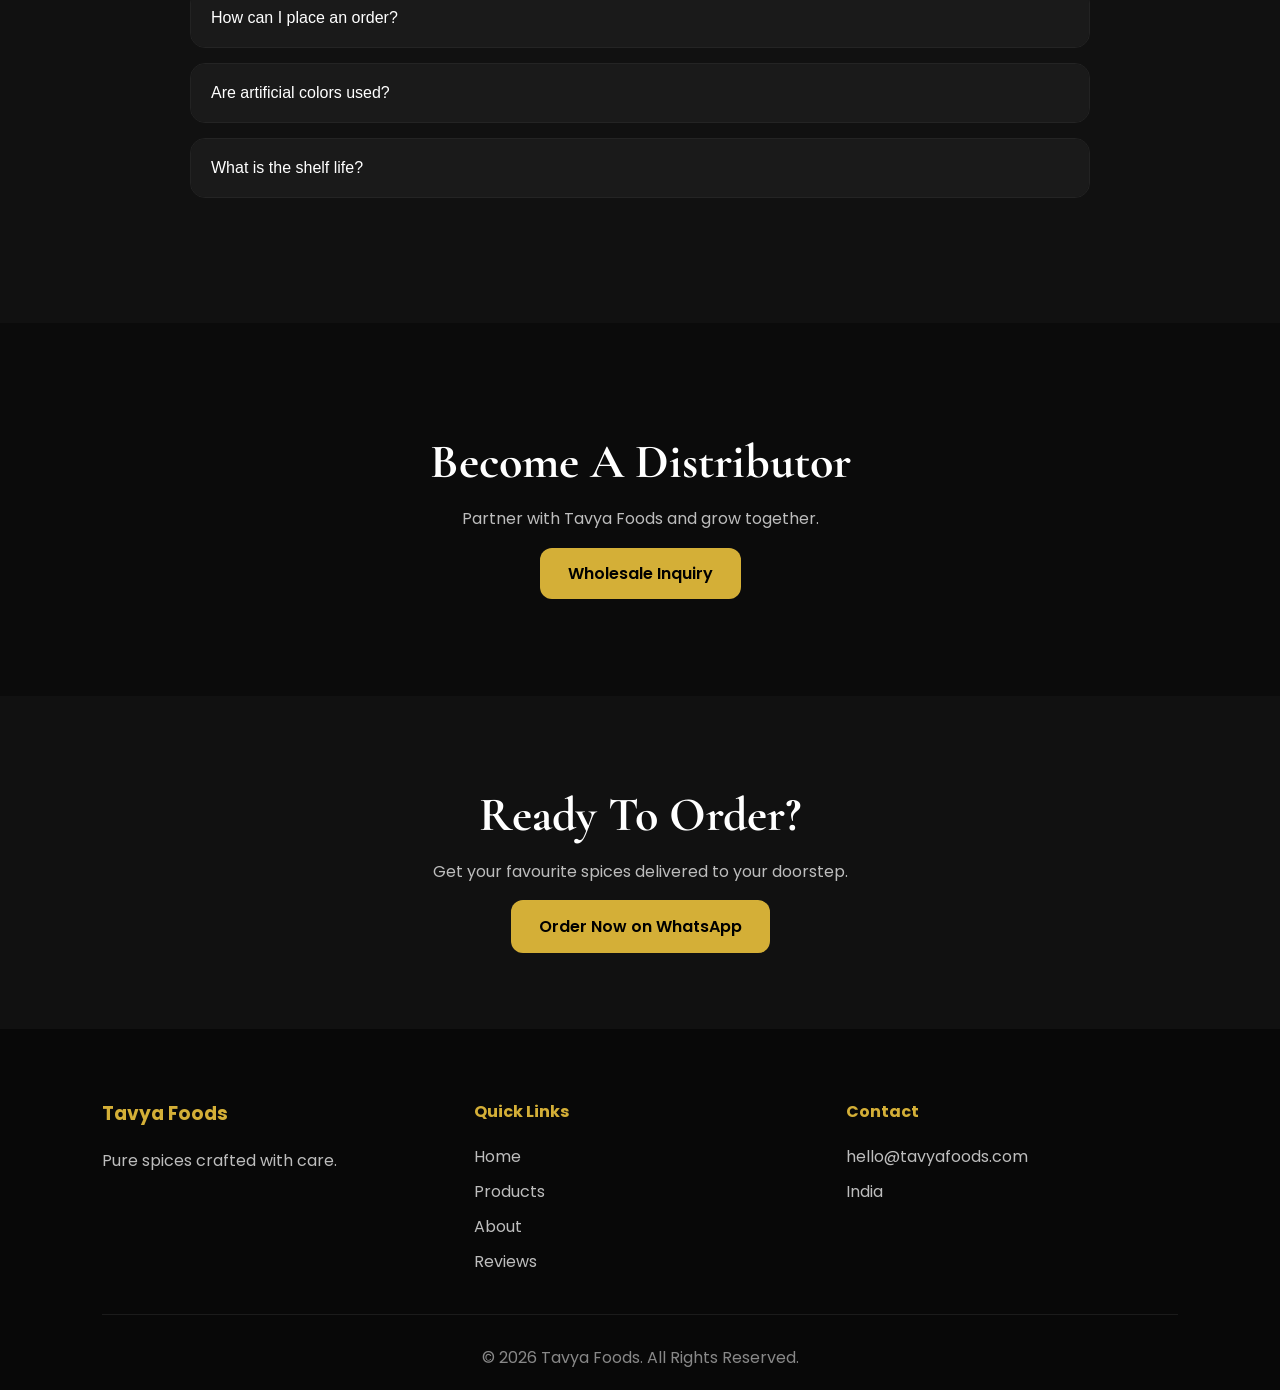
==== commit 298d36f9: "Update index.html" ====
--- a/index.html
+++ b/index.html
@@ -109,9 +109,7 @@
 Explore Products
 </a>
 </div>
-<div class="hero-image">
-<img src="images/hero.jpg" alt="Spices">
-</div>
+<div class="hero-image"></div>
 <div class="trust-badges">
 
 <div>
--- a/style.css
+++ b/style.css
@@ -103,11 +103,15 @@
 justify-content:space-between;
 padding:120px 8% 72px;
 gap:60px;
-background:var(--bg);
+background:
+        linear-gradient(rgba(0,0,0,.4), rgba(0,0,0,.5)),
+        url("images/hero.jpg") center/cover no-repeat;
 }
 
 .hero-content{
 flex:1;
+  background:rgba(0,0,0,0);
+    backdrop-filter:blur(5px);
 }
 
 .hero-content h1{
@@ -1240,4 +1244,4 @@
 border-radius:16px;
 }
 
-}+}
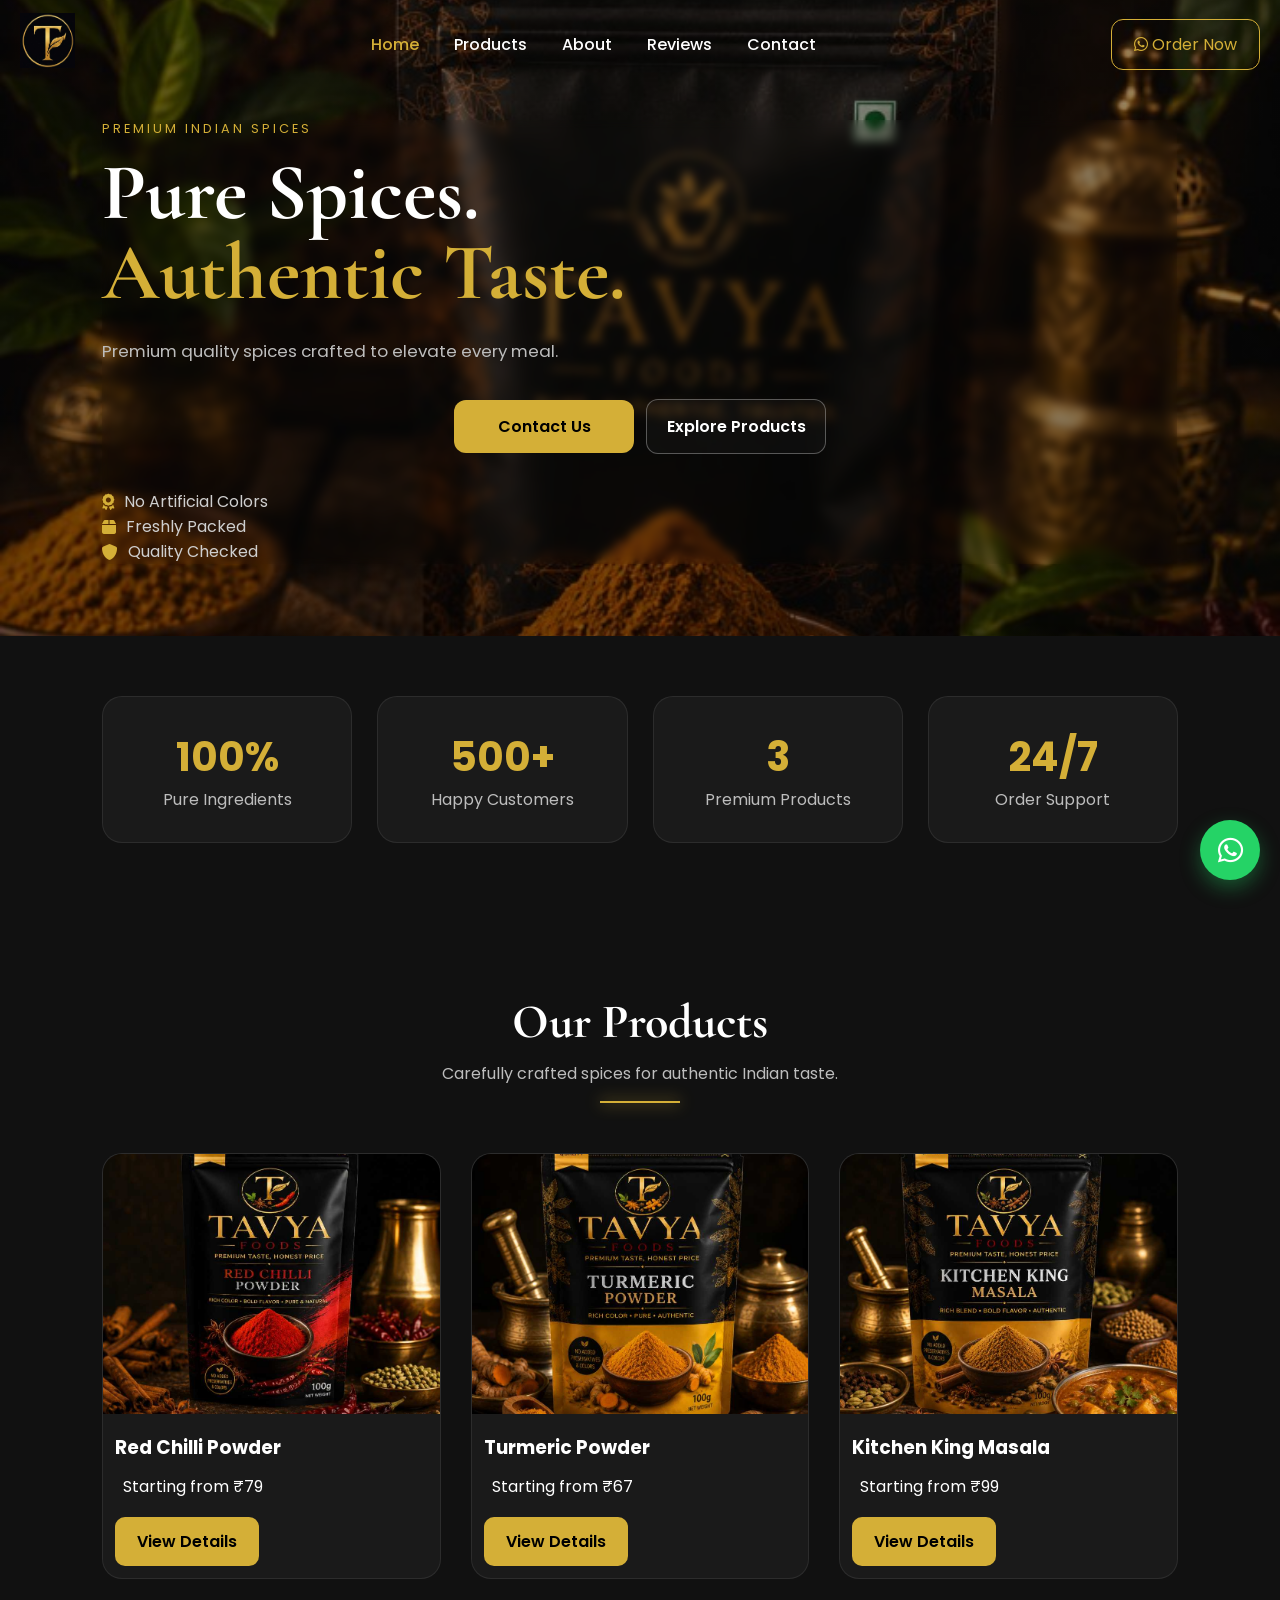
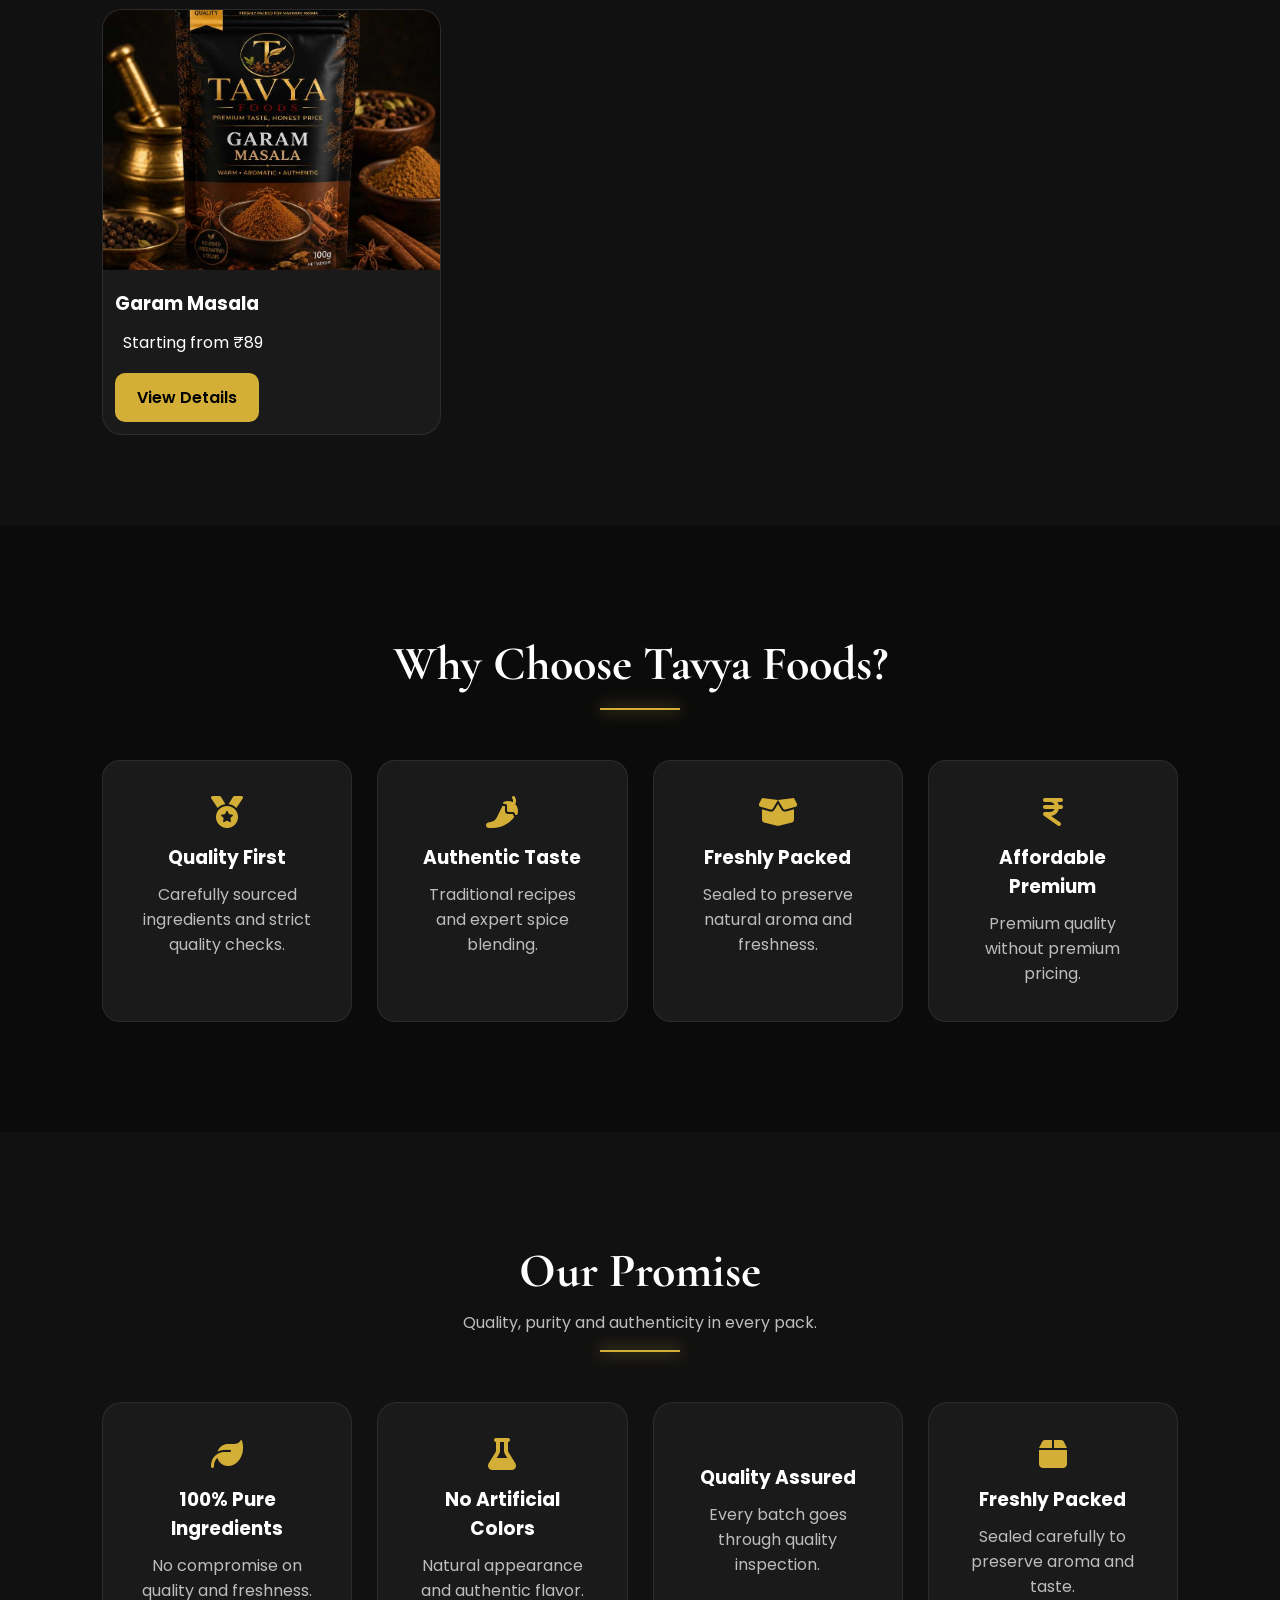
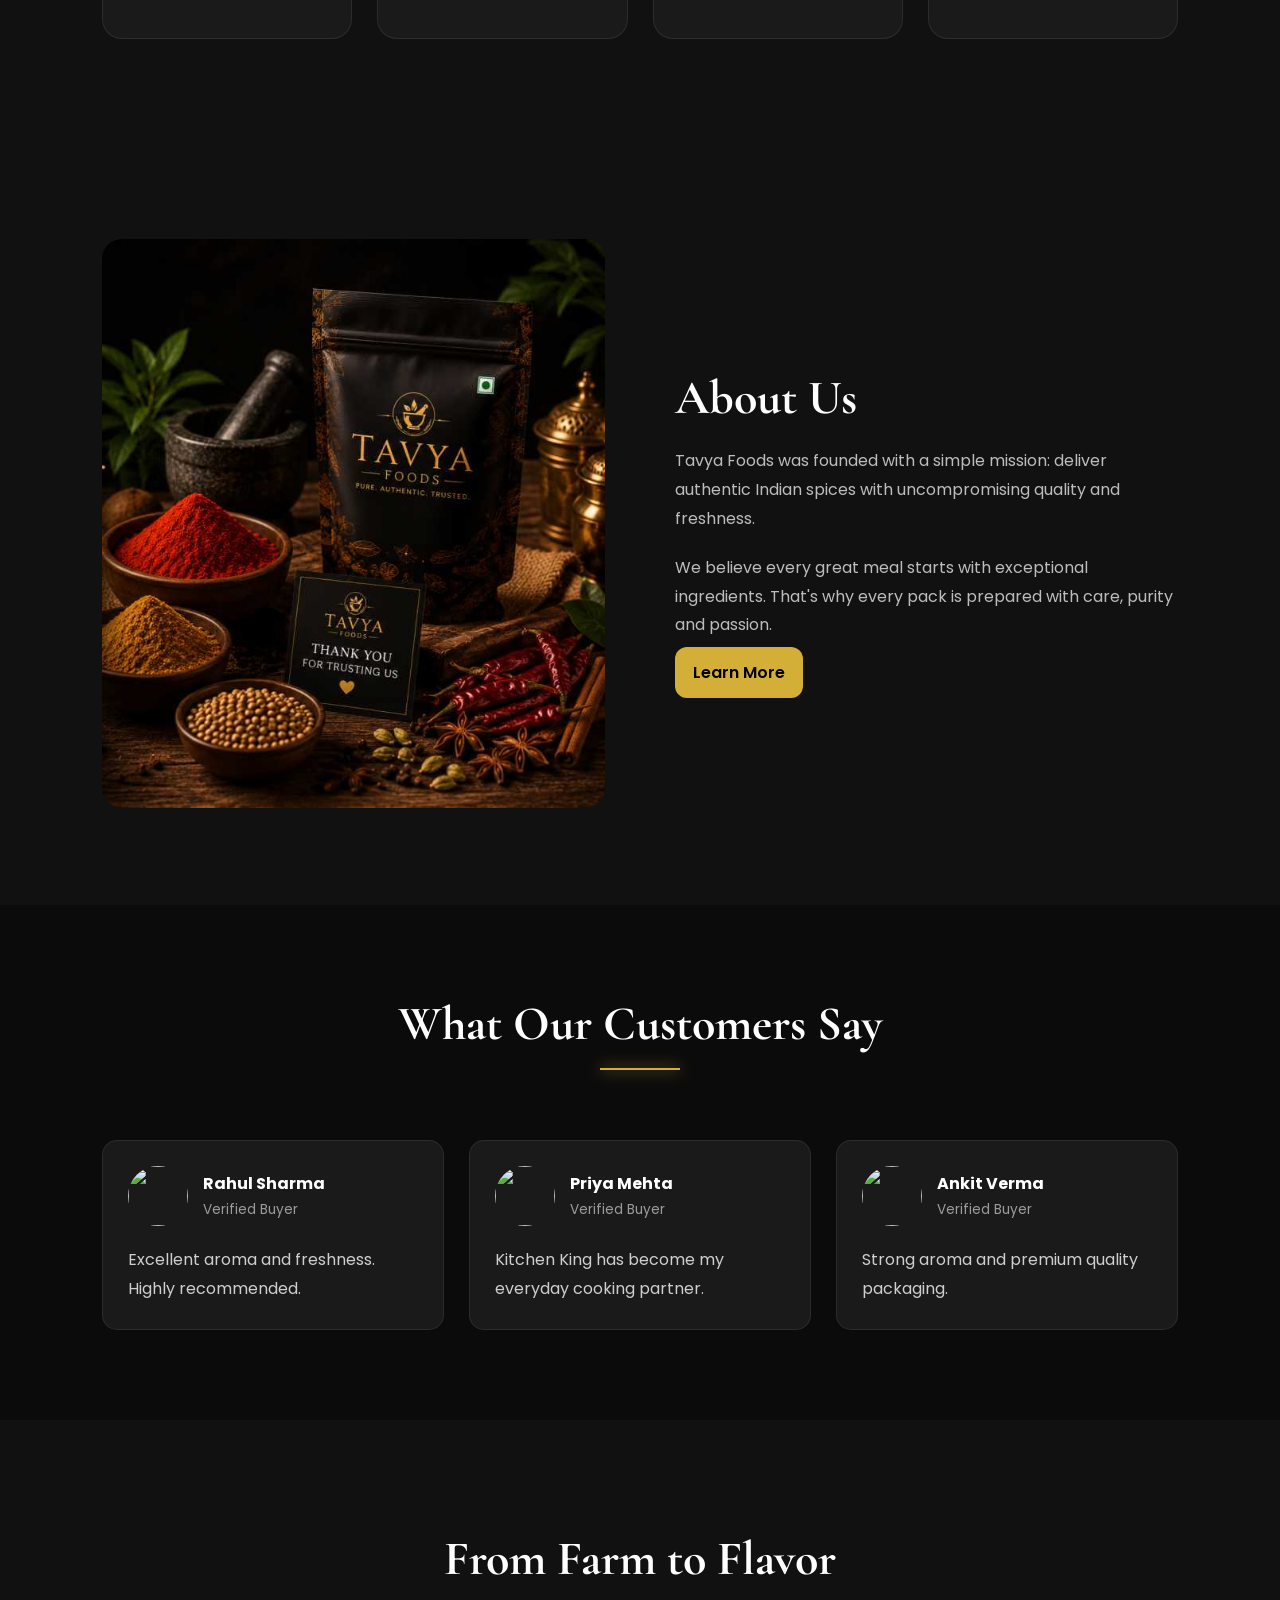
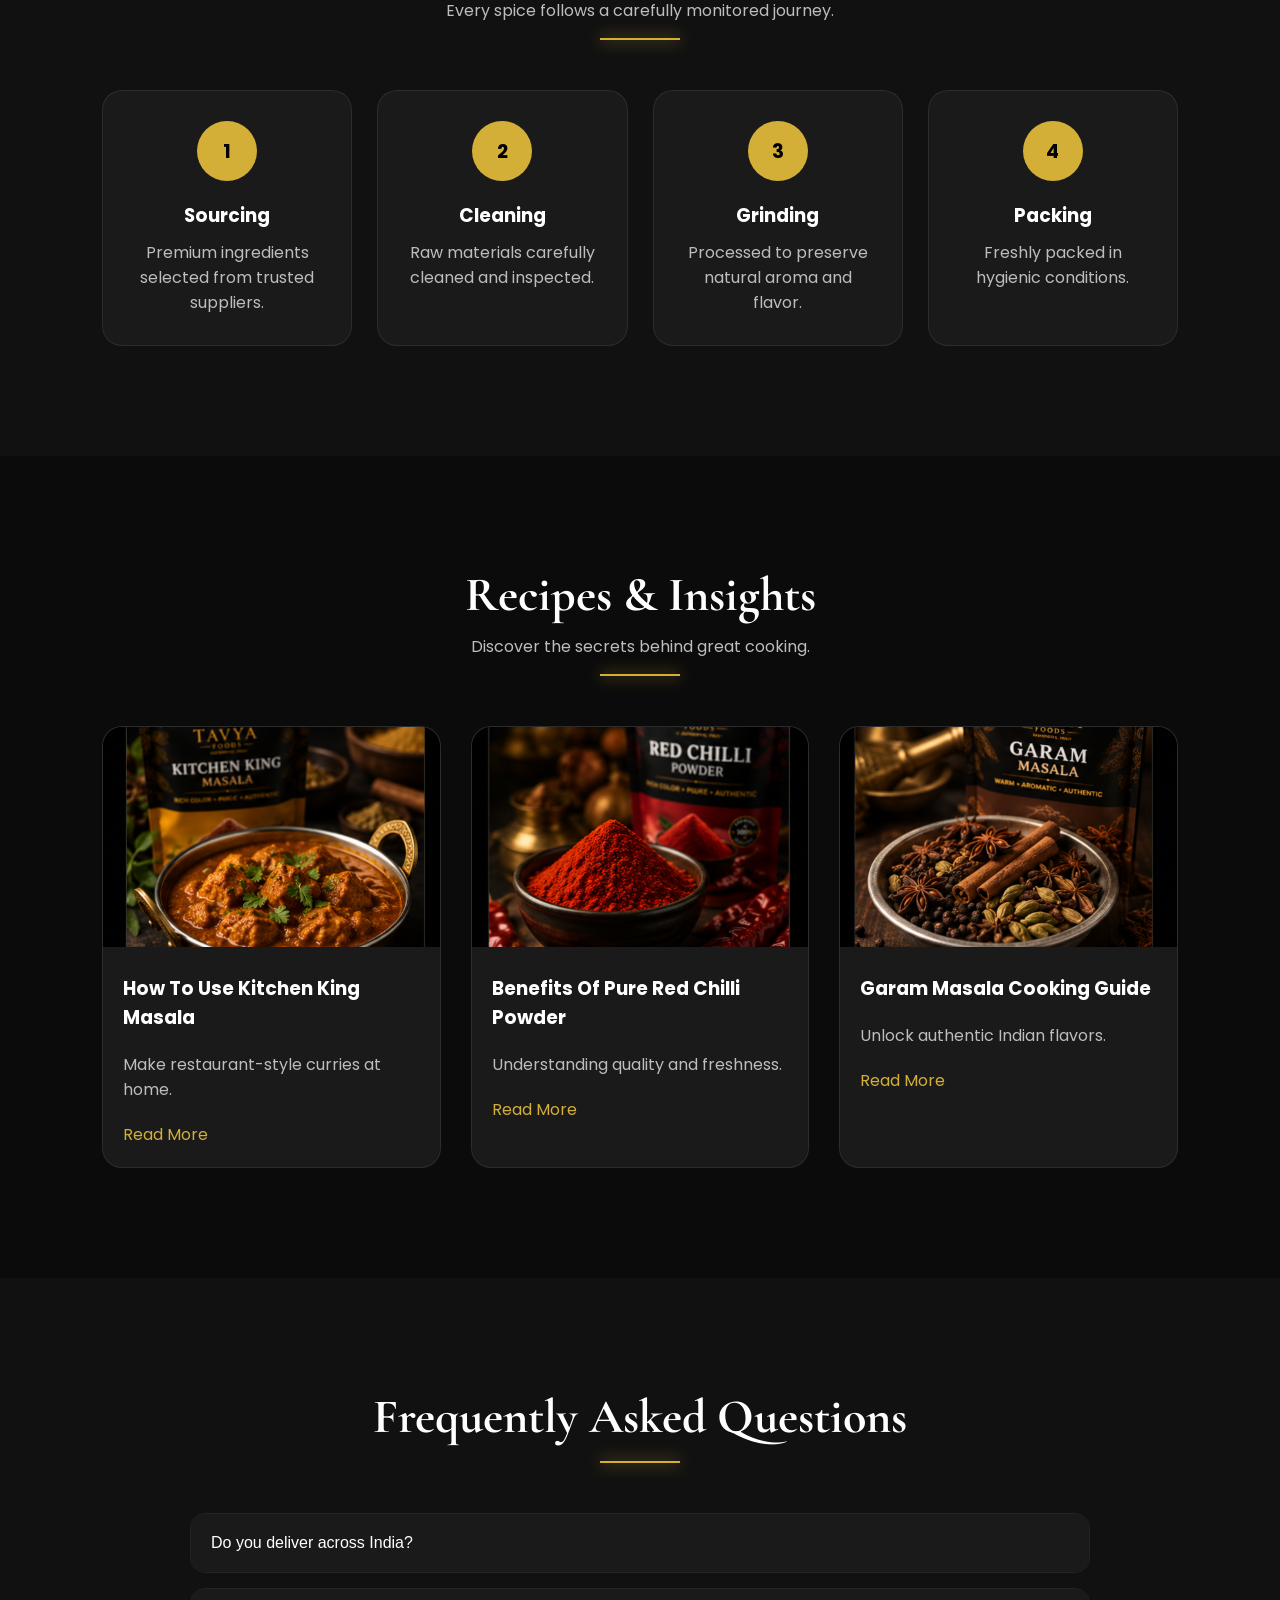
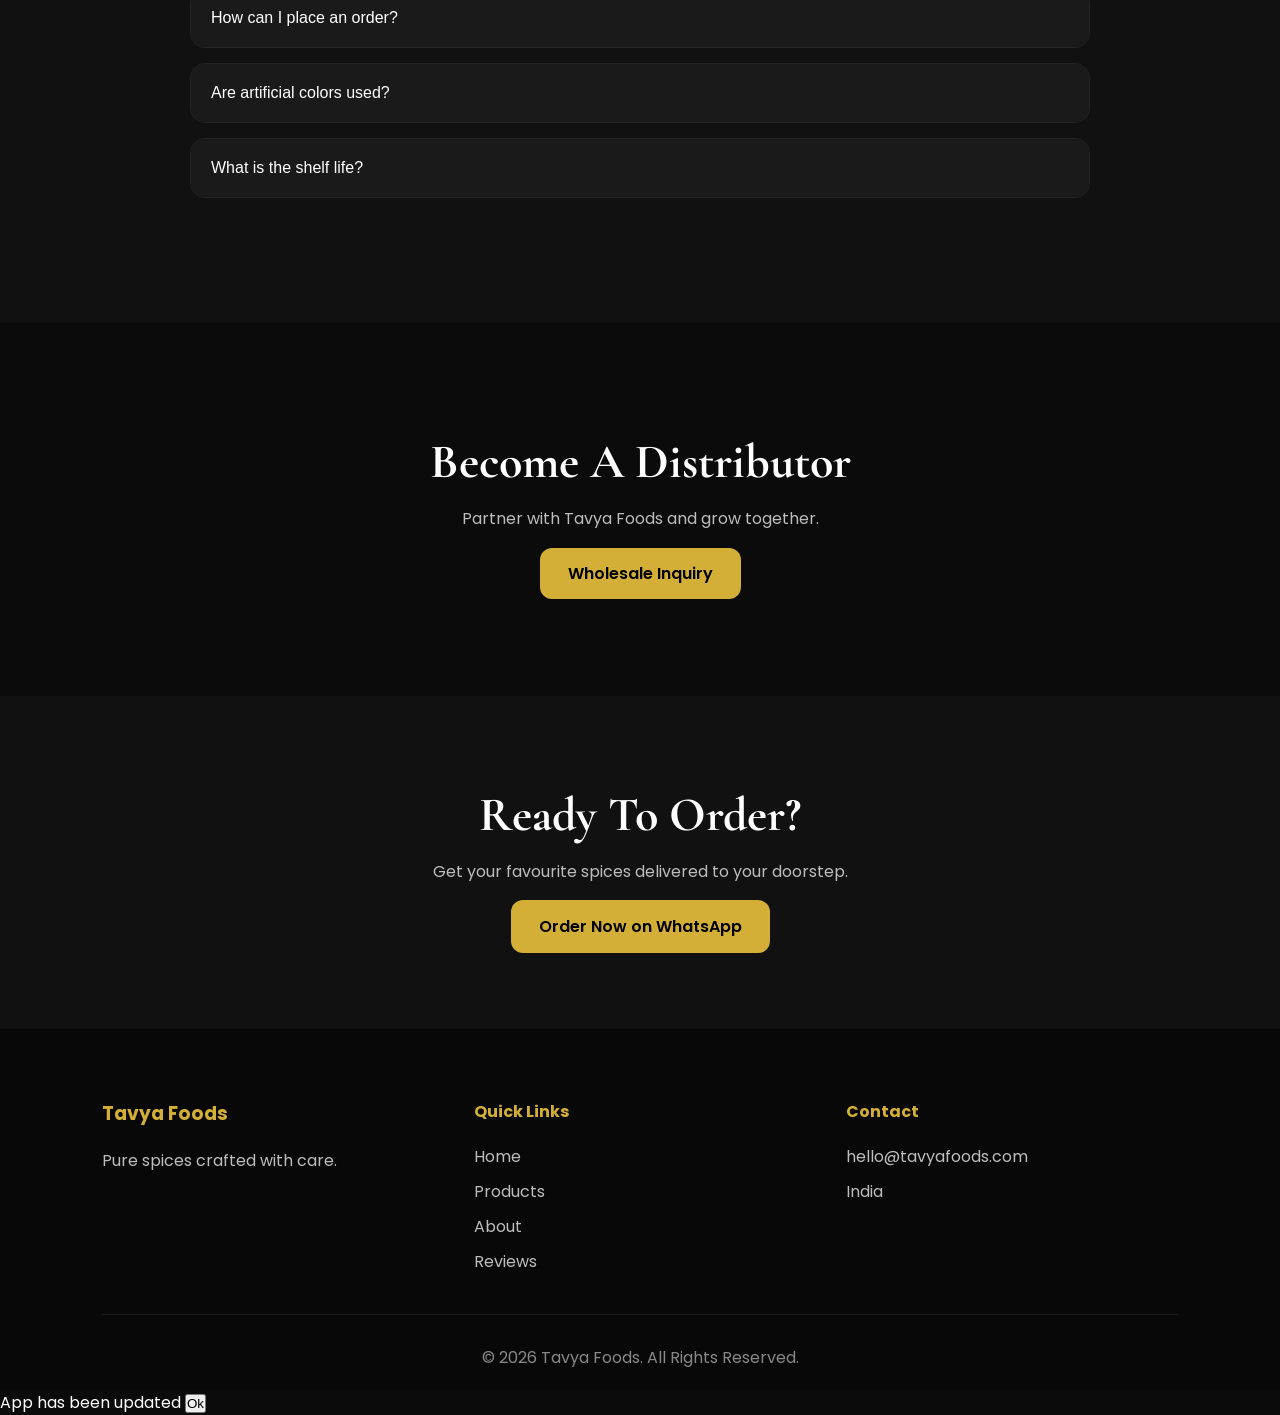
==== commit d432ddb2: "Update index.html" ====
--- a/index.html
+++ b/index.html
@@ -5,7 +5,7 @@
 <meta name="viewport" content="width=device-width, initial-scale=1.0">
 <title>Tavya Foods</title>
 
-<link rel="stylesheet" href="style.css">
+<link rel="stylesheet" href="style.css?v=1.1">
     <link rel="manifest" href="manifest.json">
 <meta name="theme-color" content="#0b0b0b">
 
@@ -526,9 +526,21 @@
 <i class="fab fa-whatsapp"></i>
 </a>
 
-<script src="js/products.js"></script>
-<script src="js/products-page.js"></script>
-<script src="script.js"></script>
+    <div id="updateToast" class="update-toast">
+
+<span>
+App has been updated
+</span>
+
+<button id="updateNowBtn">
+Ok
+</button>
+
+    </div>
+    
+<script src="js/products.js?v=1.1"></script>
+<script src="js/products-page.js?v=1.1"></script>
+<script src="script.js?v=1.1"></script>
     <script>
 if ("serviceWorker" in navigator) {
   navigator.serviceWorker.register("./sw.js");
--- a/style.css
+++ b/style.css
@@ -531,7 +531,7 @@
 
 .nav-links{
 position:absolute;
-top:85px;
+top:75px;
 left:-100%;
 width:100%;
 background:#0b0b0b;
@@ -1040,7 +1040,16 @@
 line-height:1.8;
 margin-bottom:12px;
 }
-
+.show-more-link{
+color:var(--gold);
+font-weight:600;
+cursor:pointer;
+margin-left:4px;
+}
+
+.show-more-link:hover{
+text-decoration:underline;
+}
 .size-options{
 display:flex;
 flex-wrap:wrap;
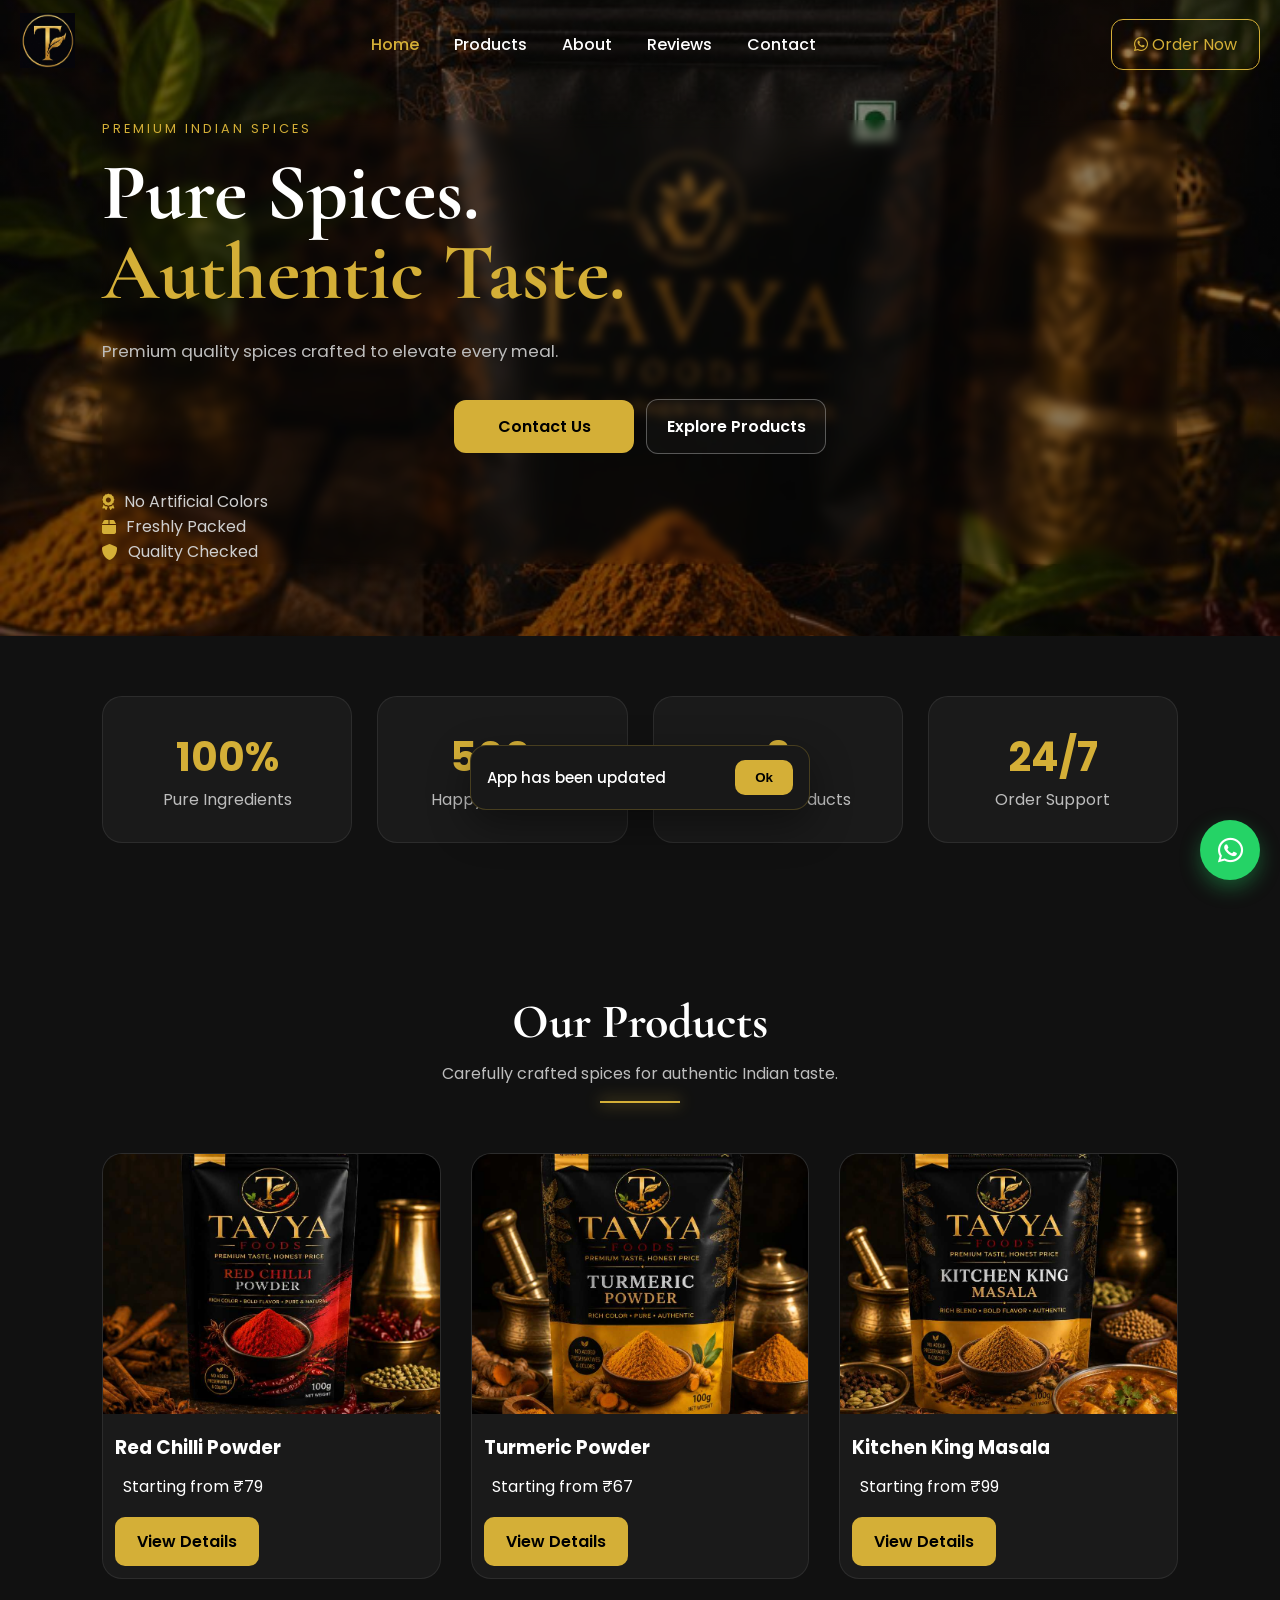
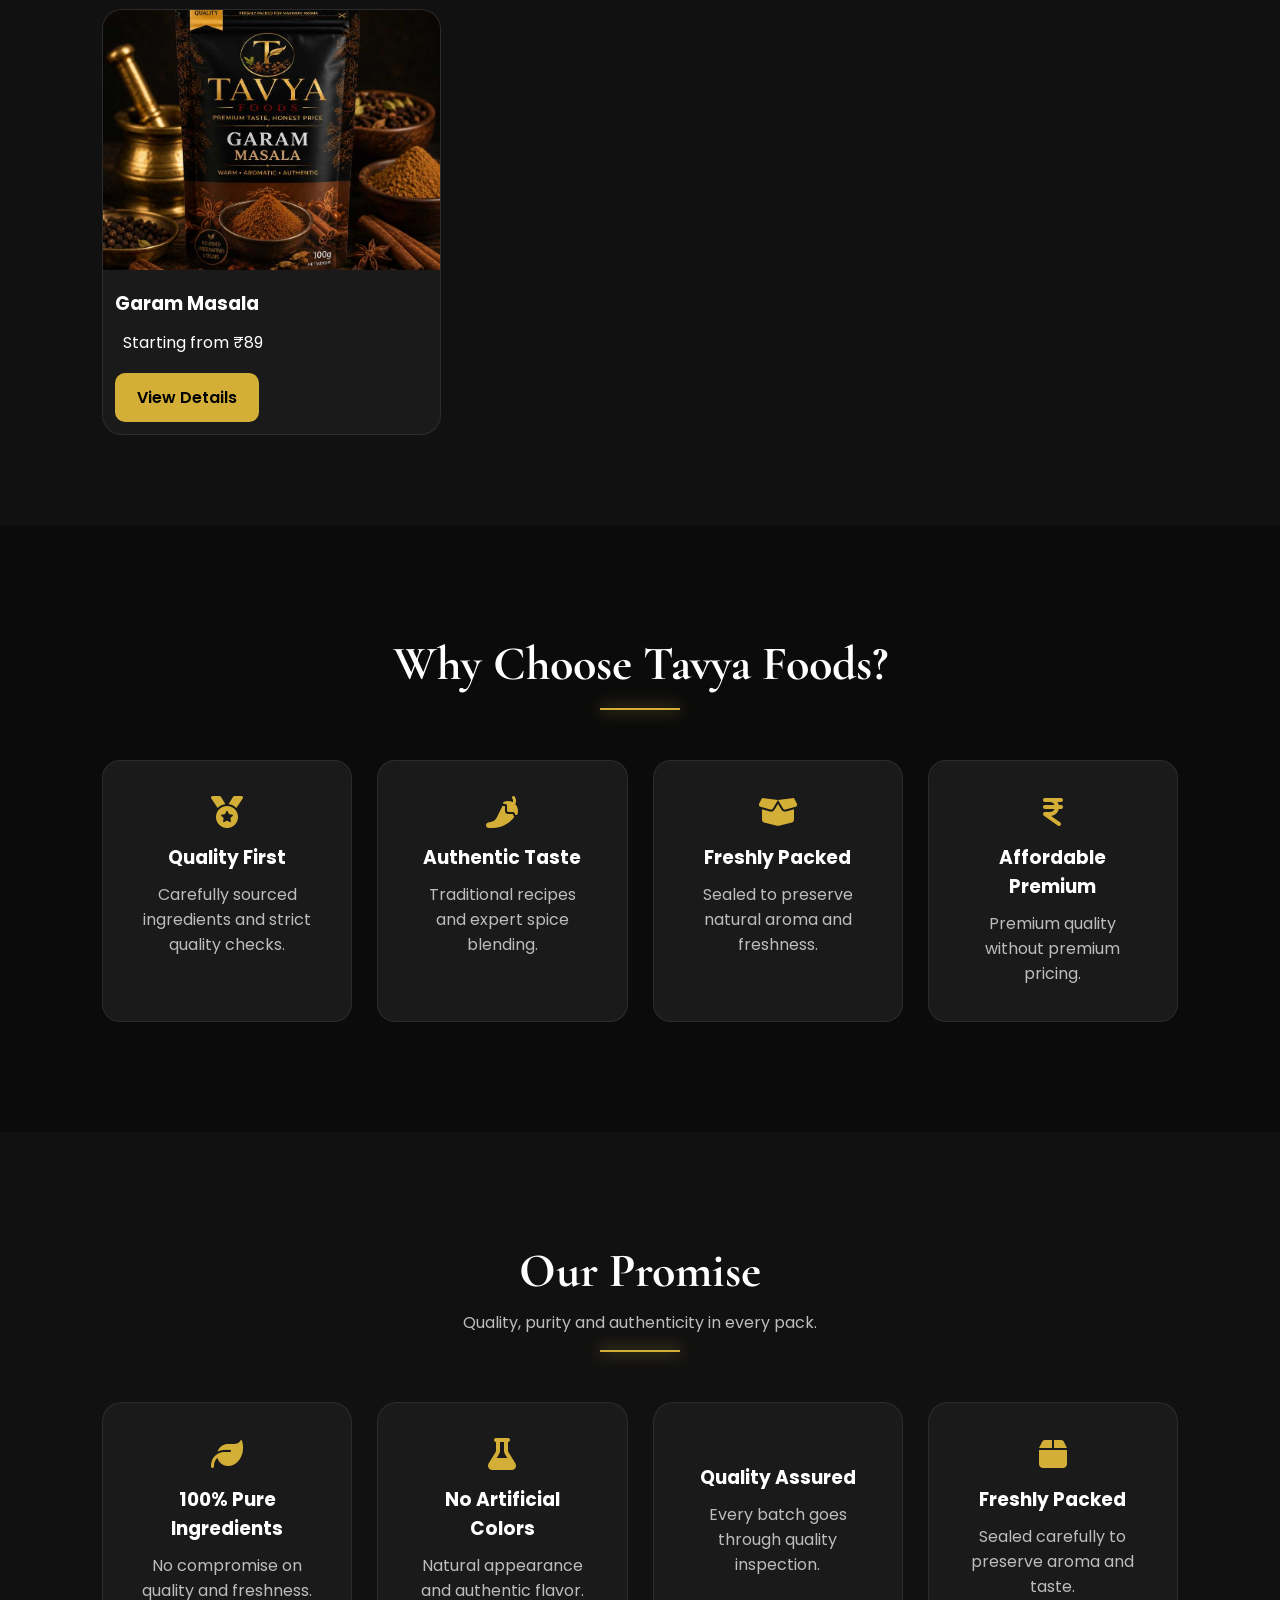
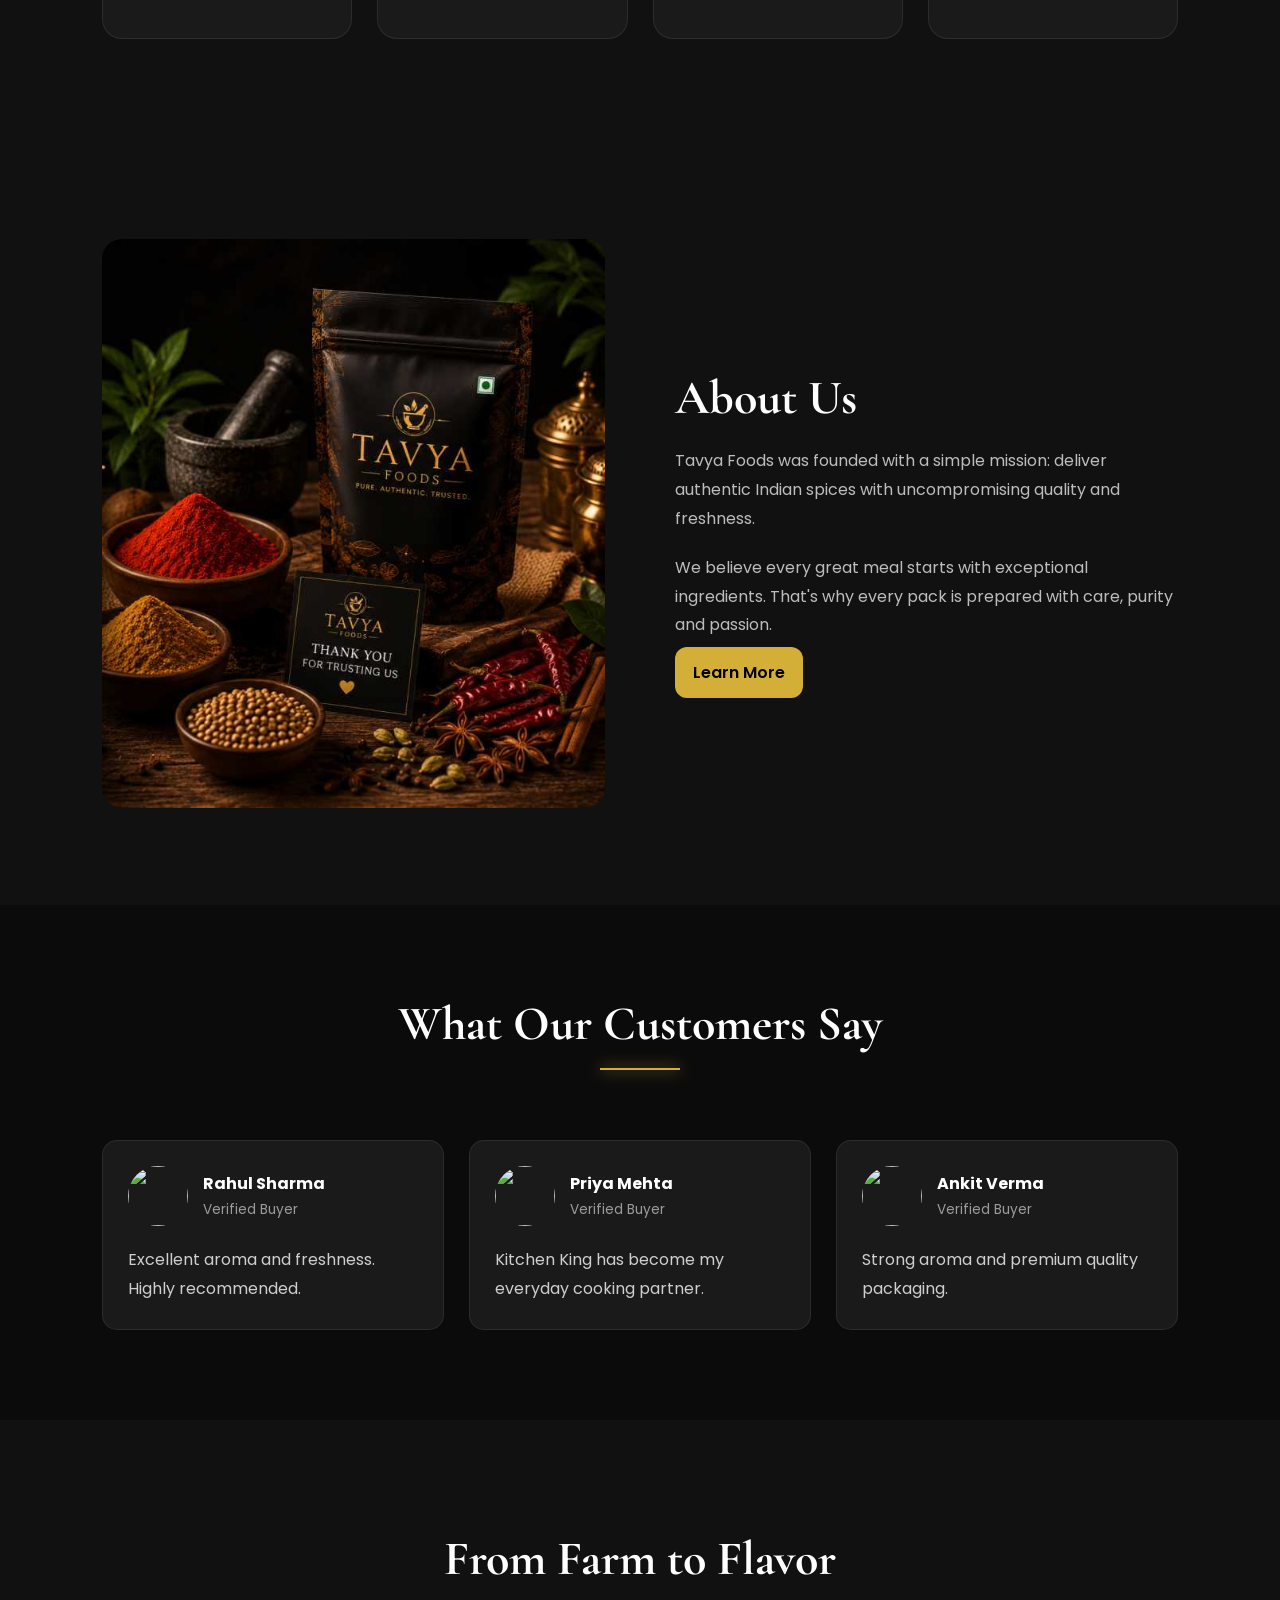
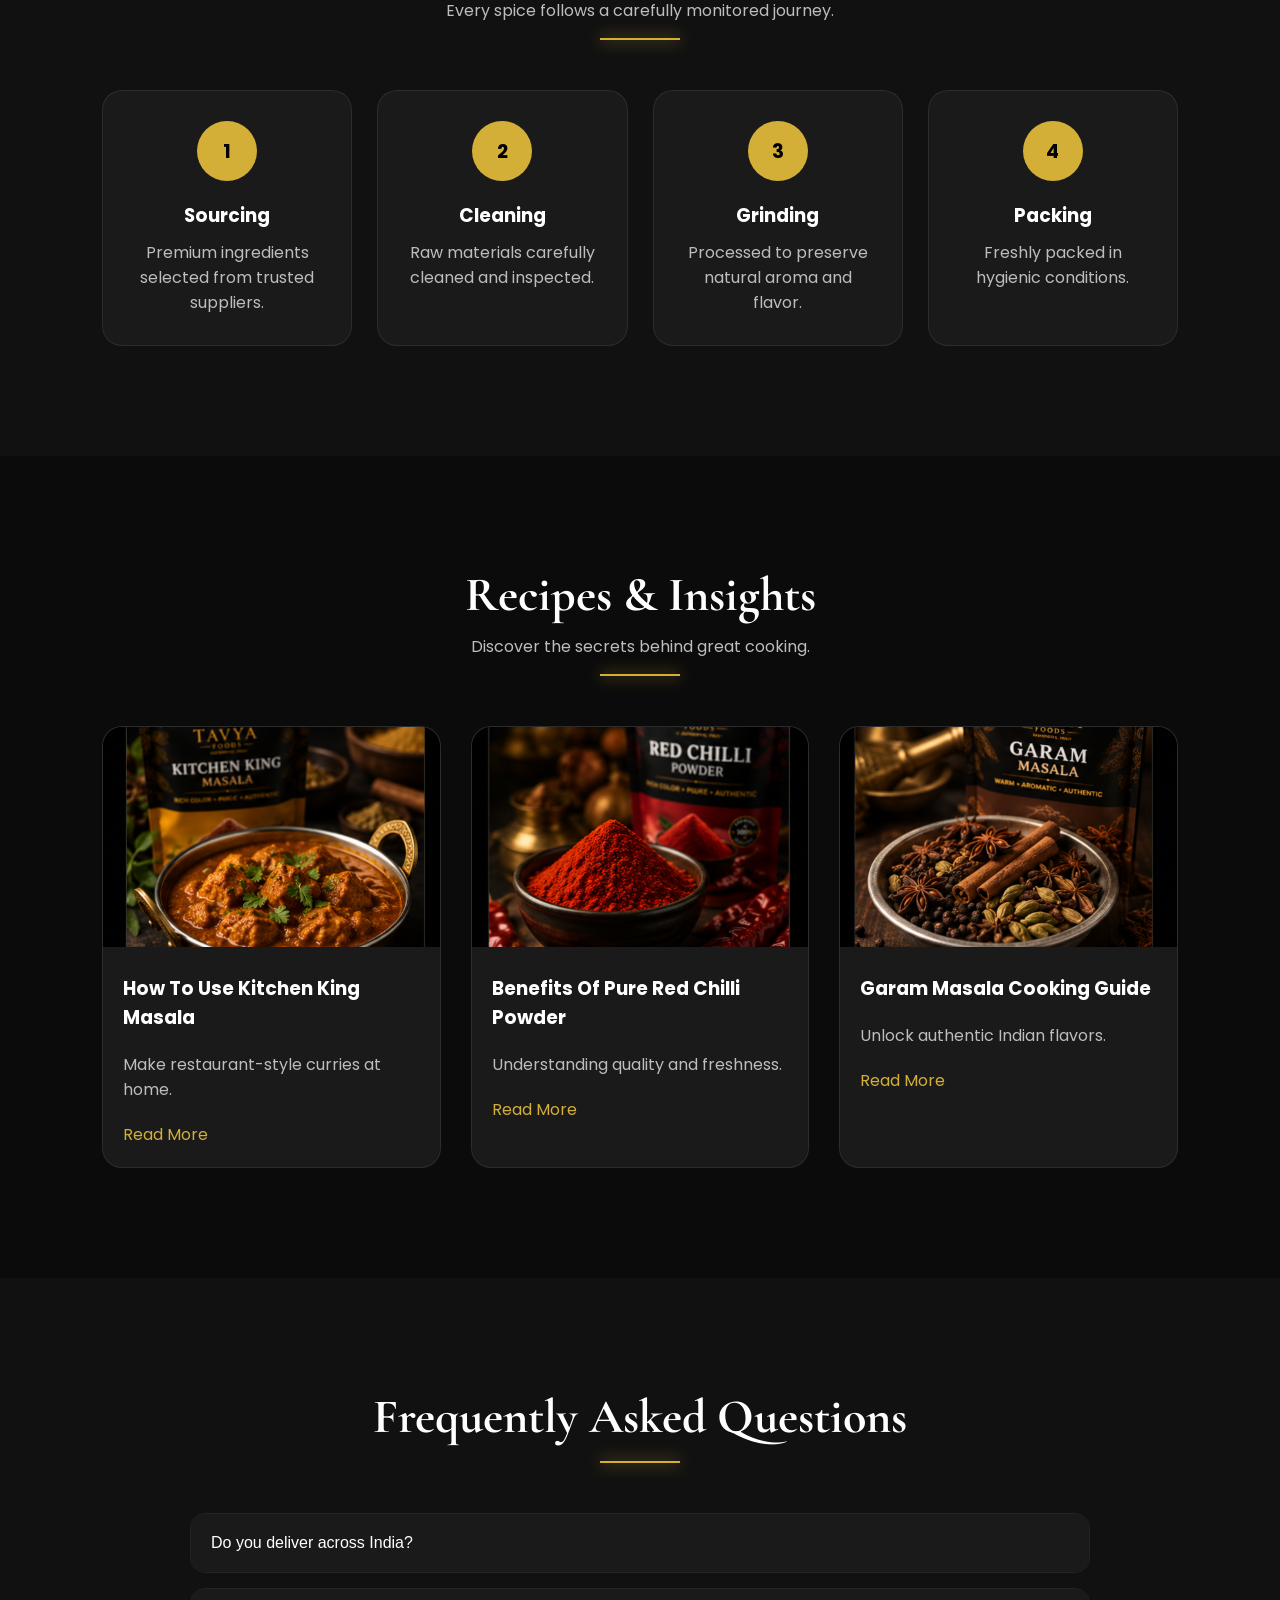
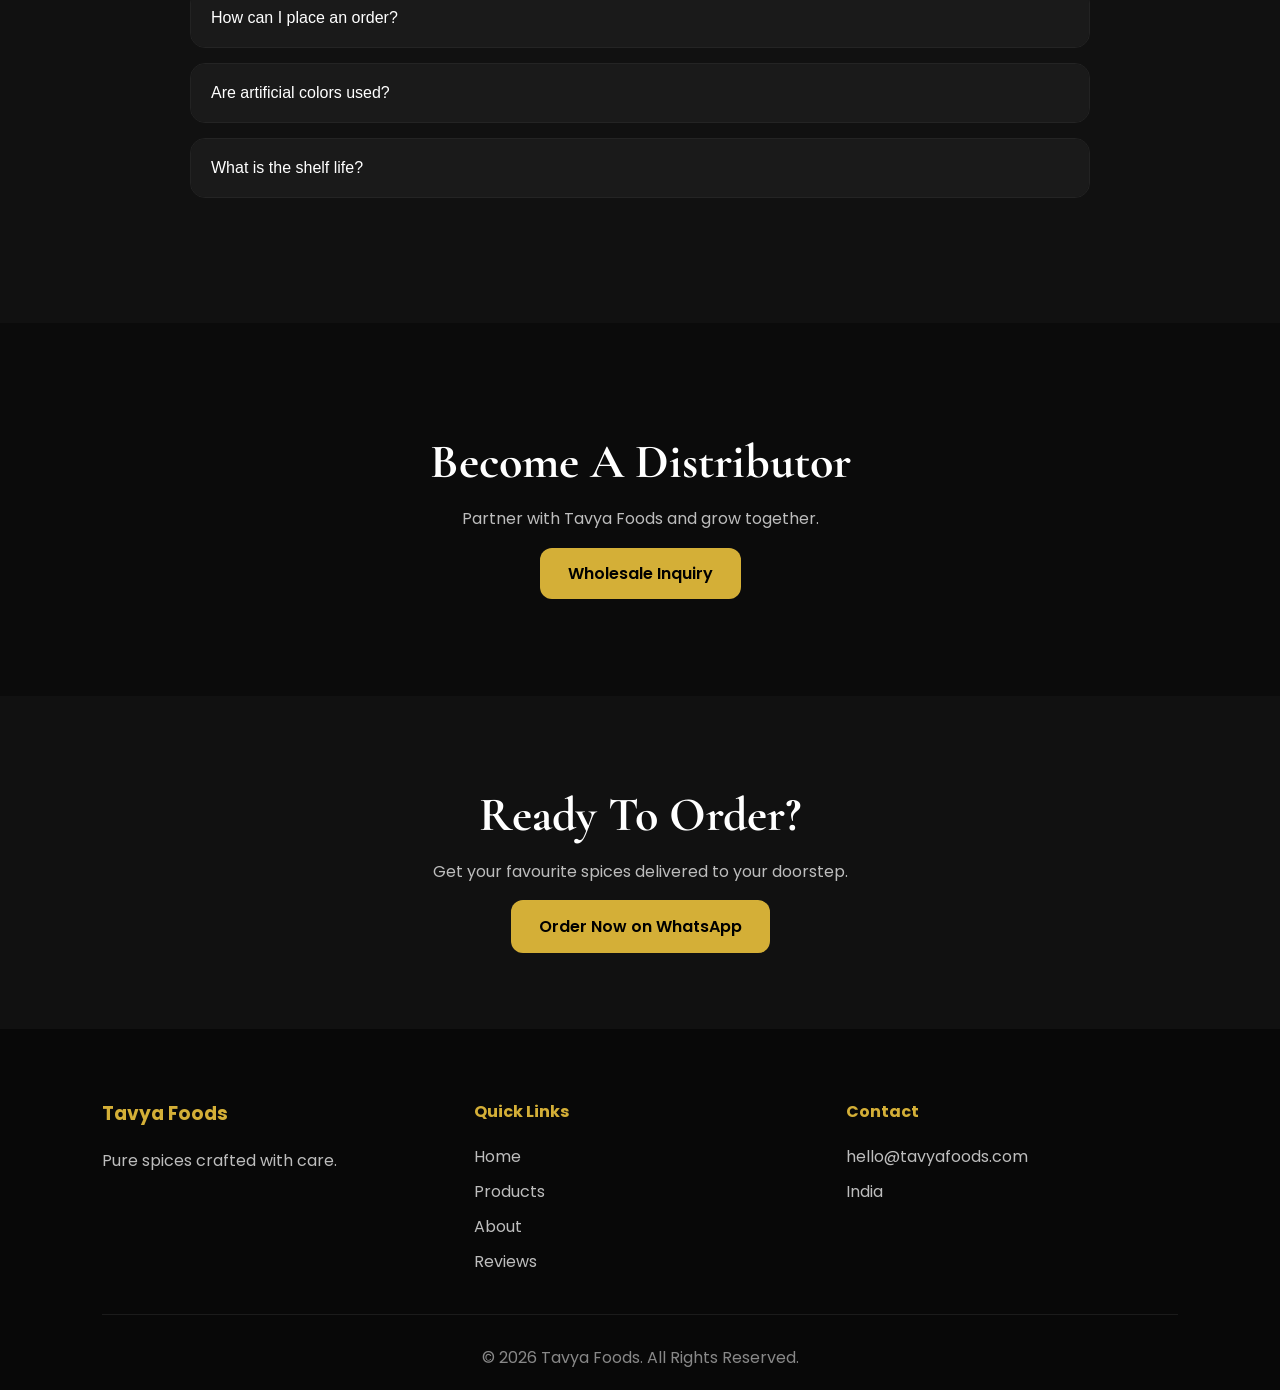
==== commit f5f424b7: "Update stylesheet and script version numbers" ====
--- a/index.html
+++ b/index.html
@@ -5,7 +5,7 @@
 <meta name="viewport" content="width=device-width, initial-scale=1.0">
 <title>Tavya Foods</title>
 
-<link rel="stylesheet" href="style.css?v=1.1">
+<link rel="stylesheet" href="style.css?v=1.2">
     <link rel="manifest" href="manifest.json">
 <meta name="theme-color" content="#0b0b0b">
 
@@ -538,9 +538,9 @@
 
     </div>
     
-<script src="js/products.js?v=1.1"></script>
-<script src="js/products-page.js?v=1.1"></script>
-<script src="script.js?v=1.1"></script>
+<script src="js/products.js?v=1.2"></script>
+<script src="js/products-page.js?v=1.2"></script>
+<script src="script.js?v=1.2"></script>
     <script>
 if ("serviceWorker" in navigator) {
   navigator.serviceWorker.register("./sw.js");
--- a/style.css
+++ b/style.css
@@ -1254,3 +1254,45 @@
 }
 
 }
+
+.update-toast{
+display:none;
+align-items:center;
+justify-content:space-between;
+gap:15px;
+
+position:fixed;
+bottom:90px;
+left:50%;
+transform:translateX(-50%);
+
+width:90%;
+max-width:340px;
+
+background:#181818;
+border:1px solid rgba(212,175,55,.25);
+border-radius:16px;
+padding:14px 16px;
+
+color:white;
+box-shadow:0 15px 40px rgba(0,0,0,.4);
+}
+
+.update-toast span{
+font-size:15px;
+font-weight:500;
+white-space:nowrap;
+}
+
+#updateNowBtn{
+background:var(--gold);
+color:black;
+border:none;
+padding:10px 20px;
+border-radius:10px;
+font-weight:600;
+white-space:nowrap;
+}
+.update-toast.show{
+display:flex;
+}
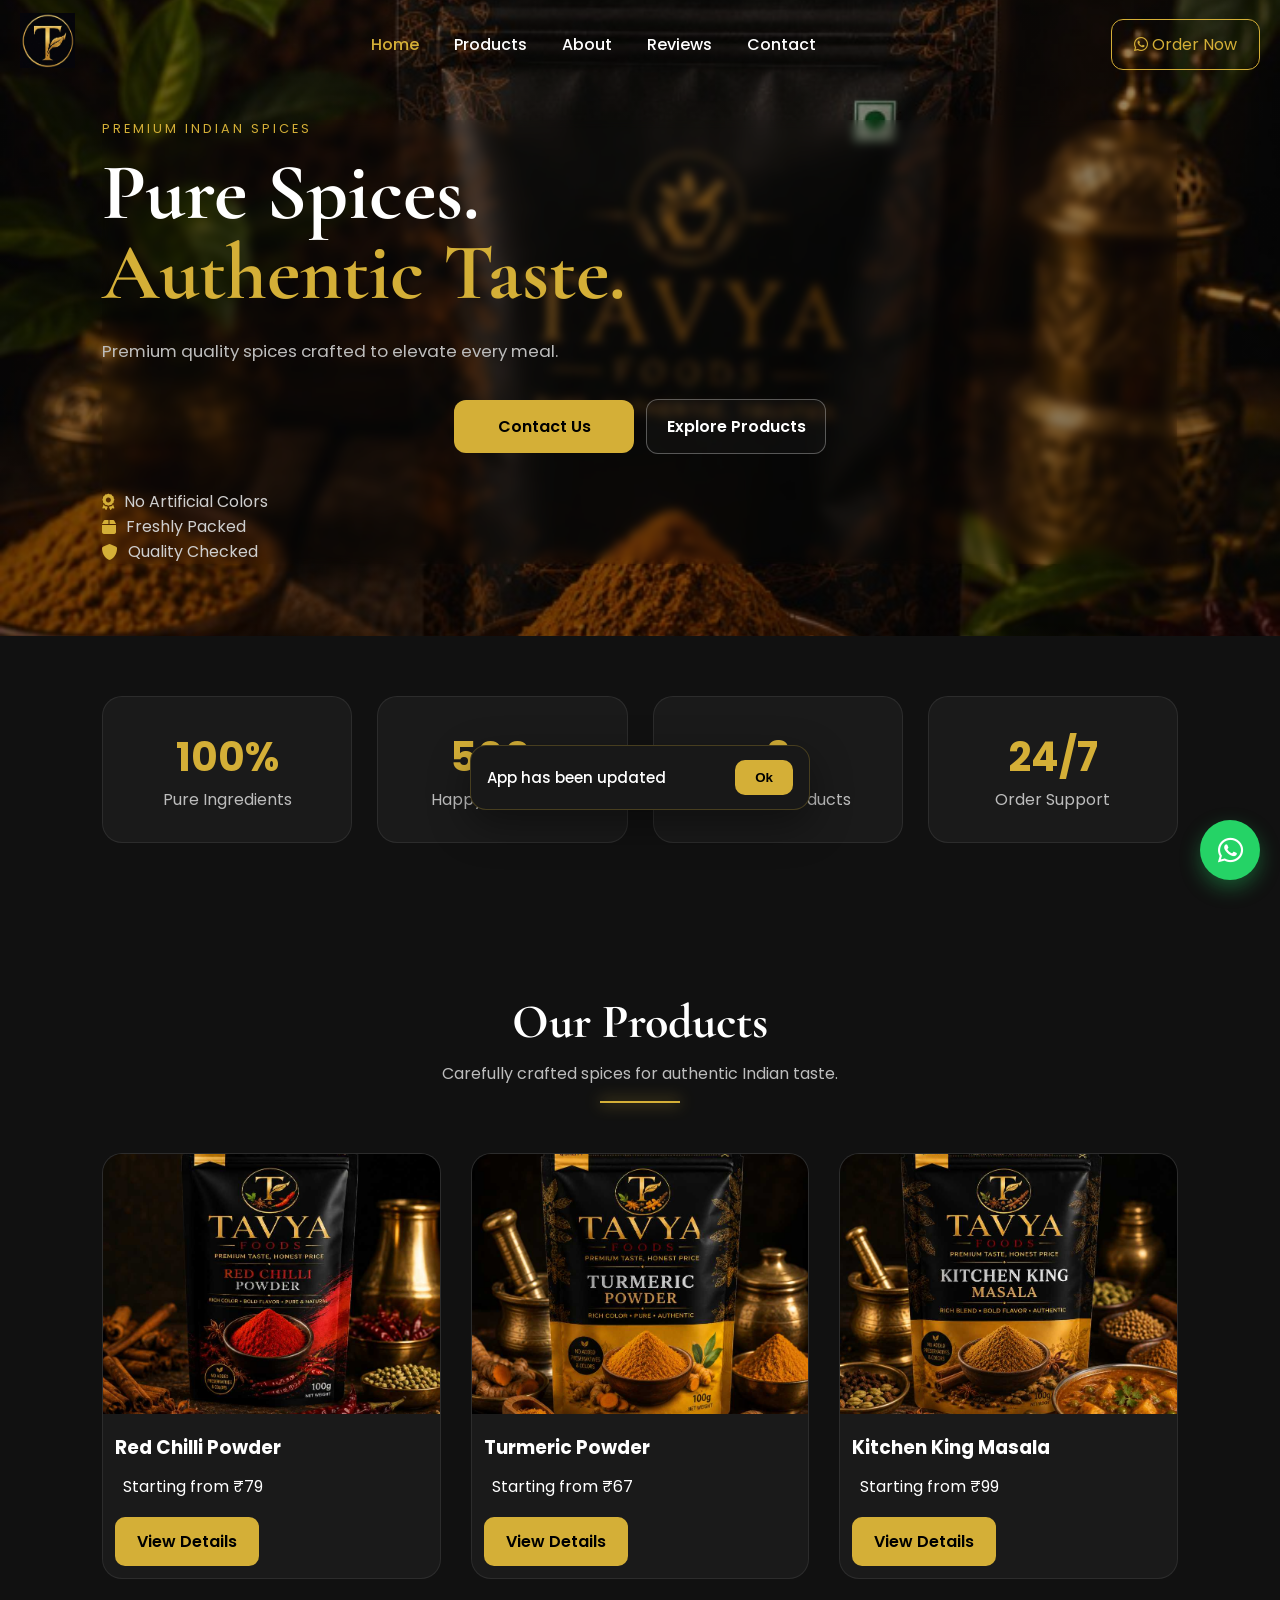
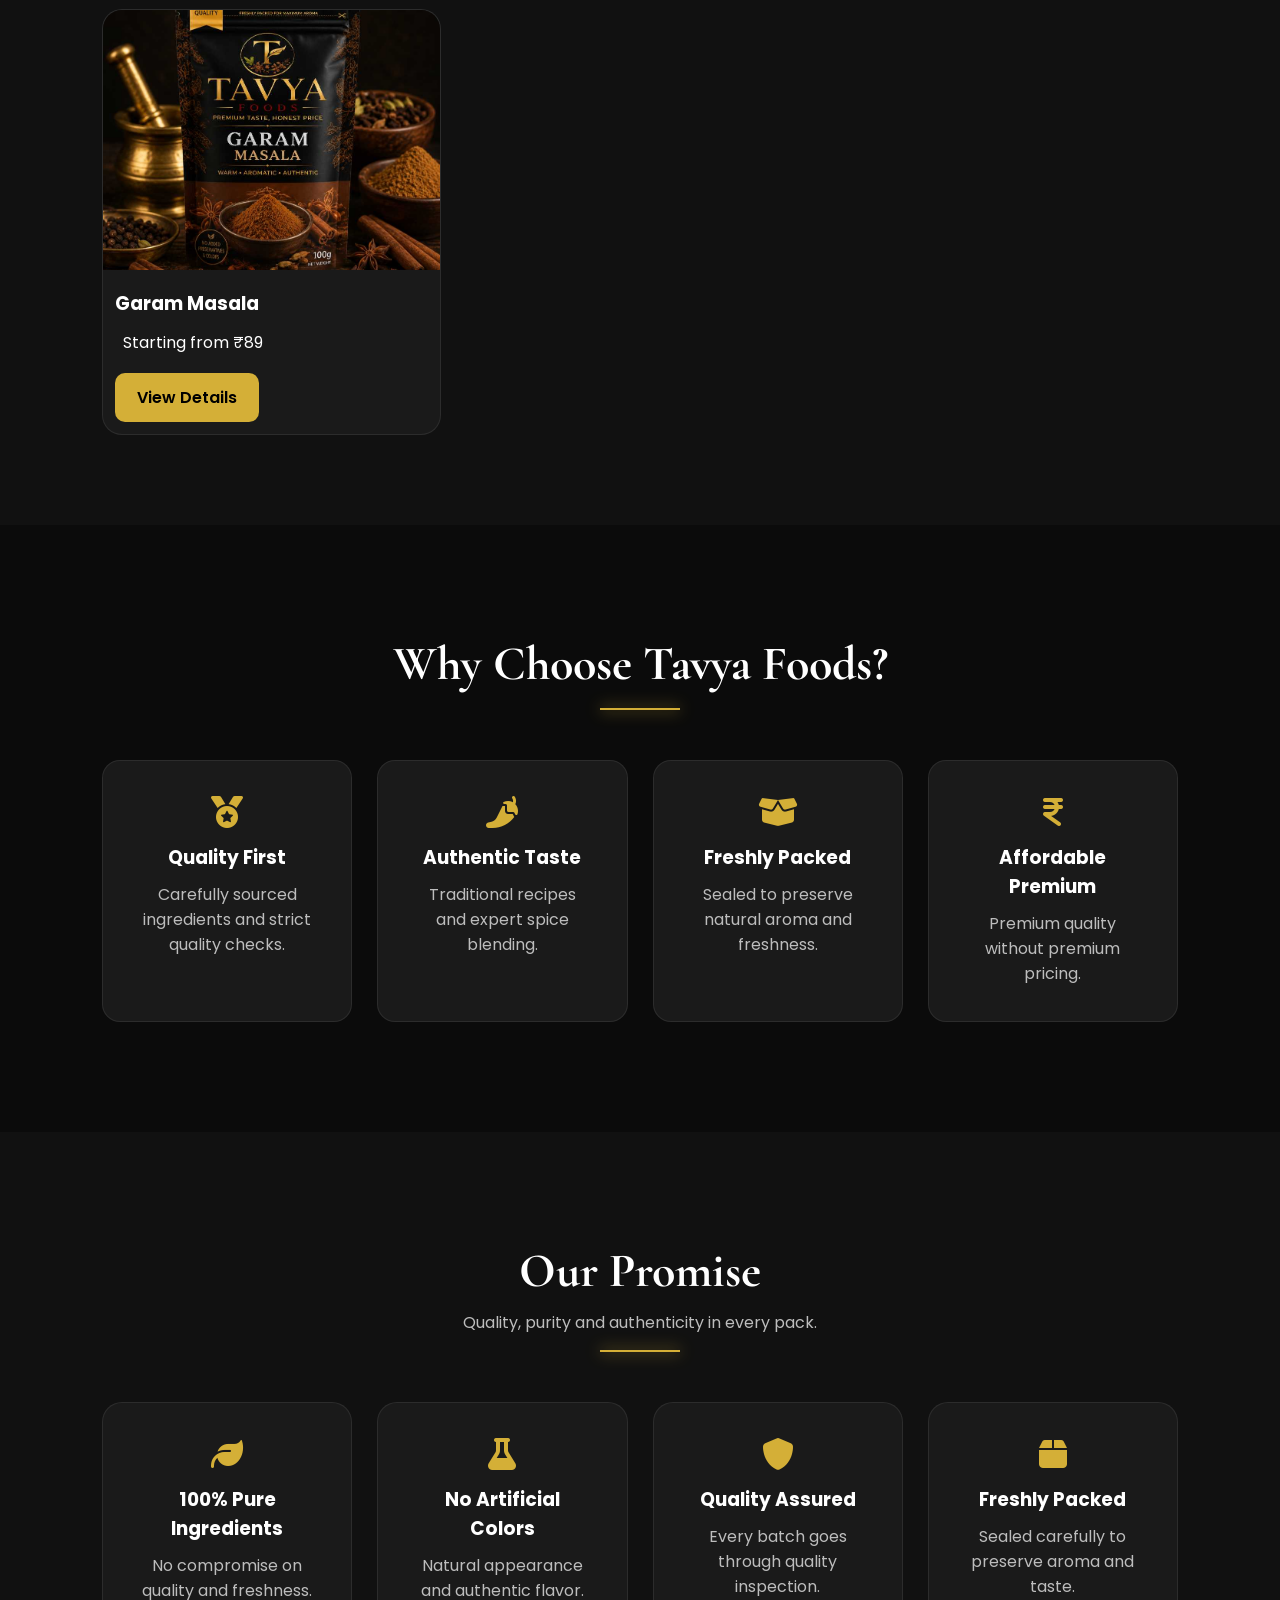
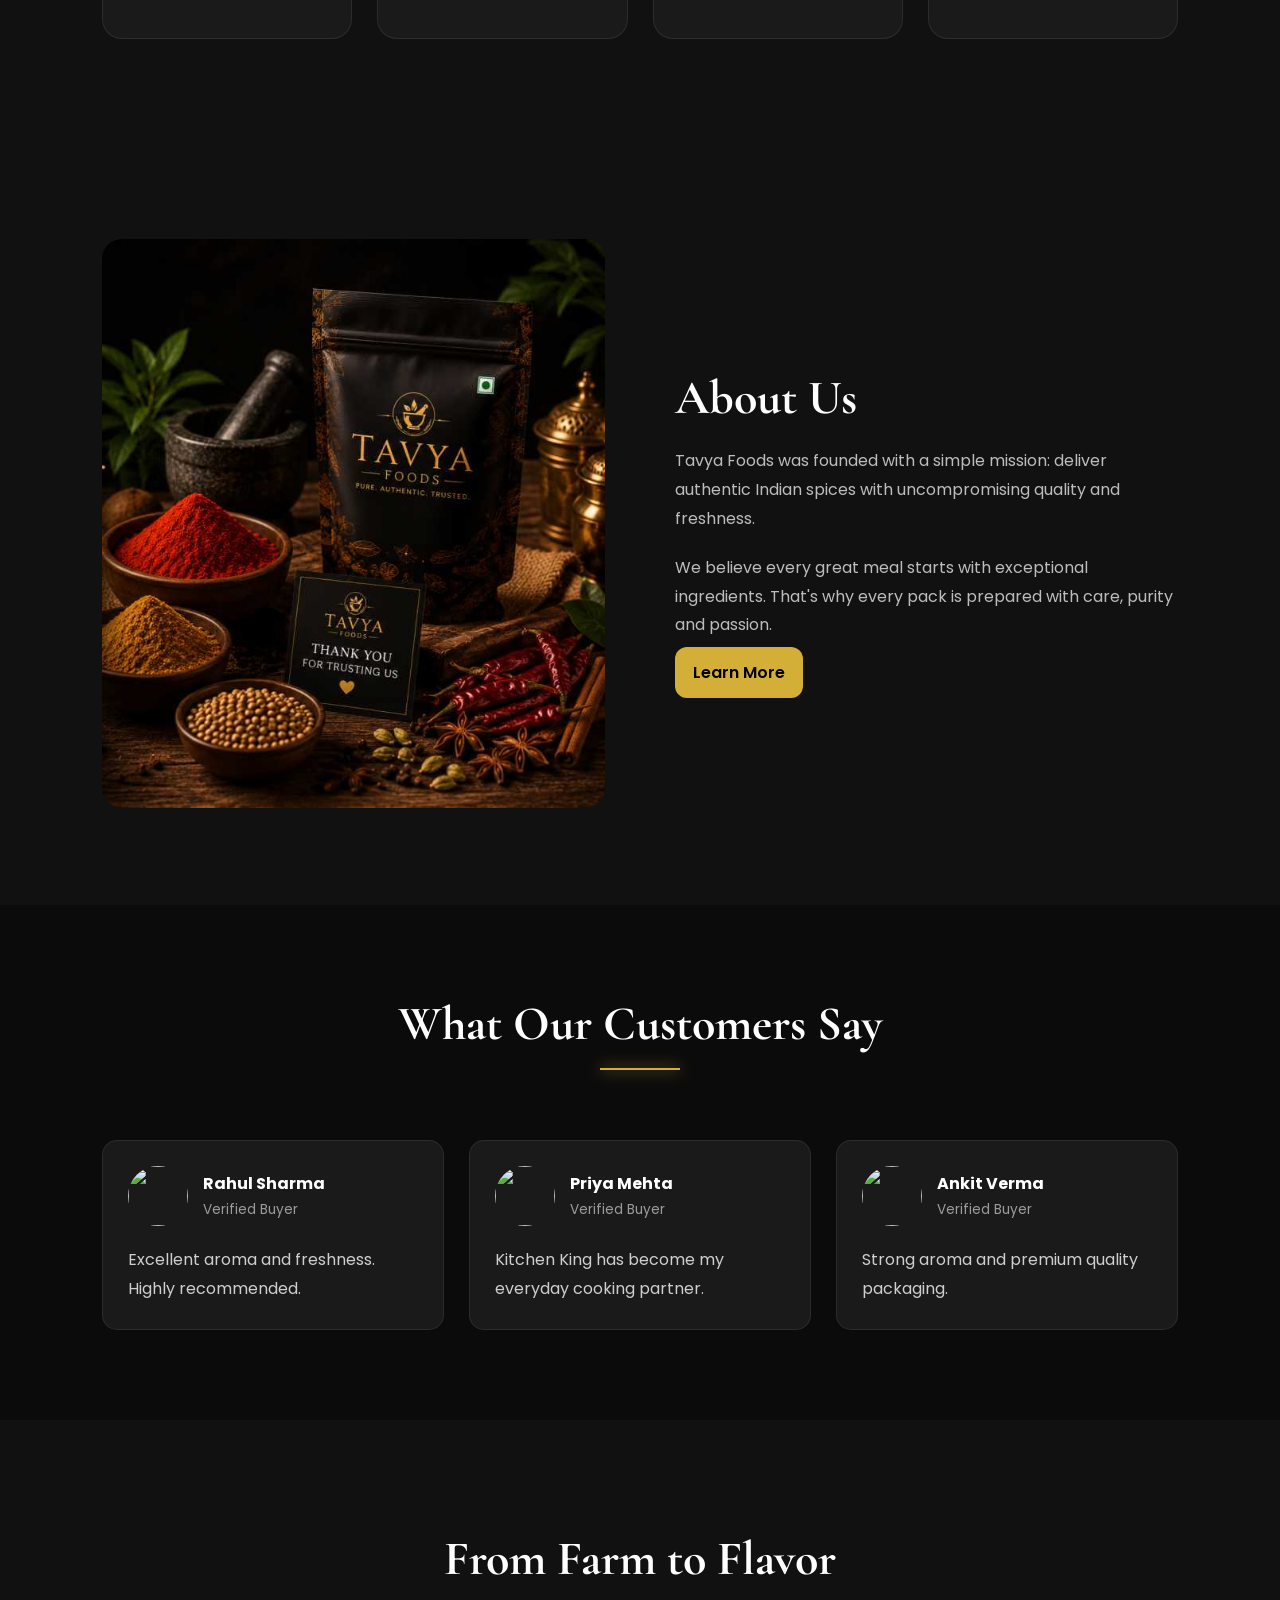
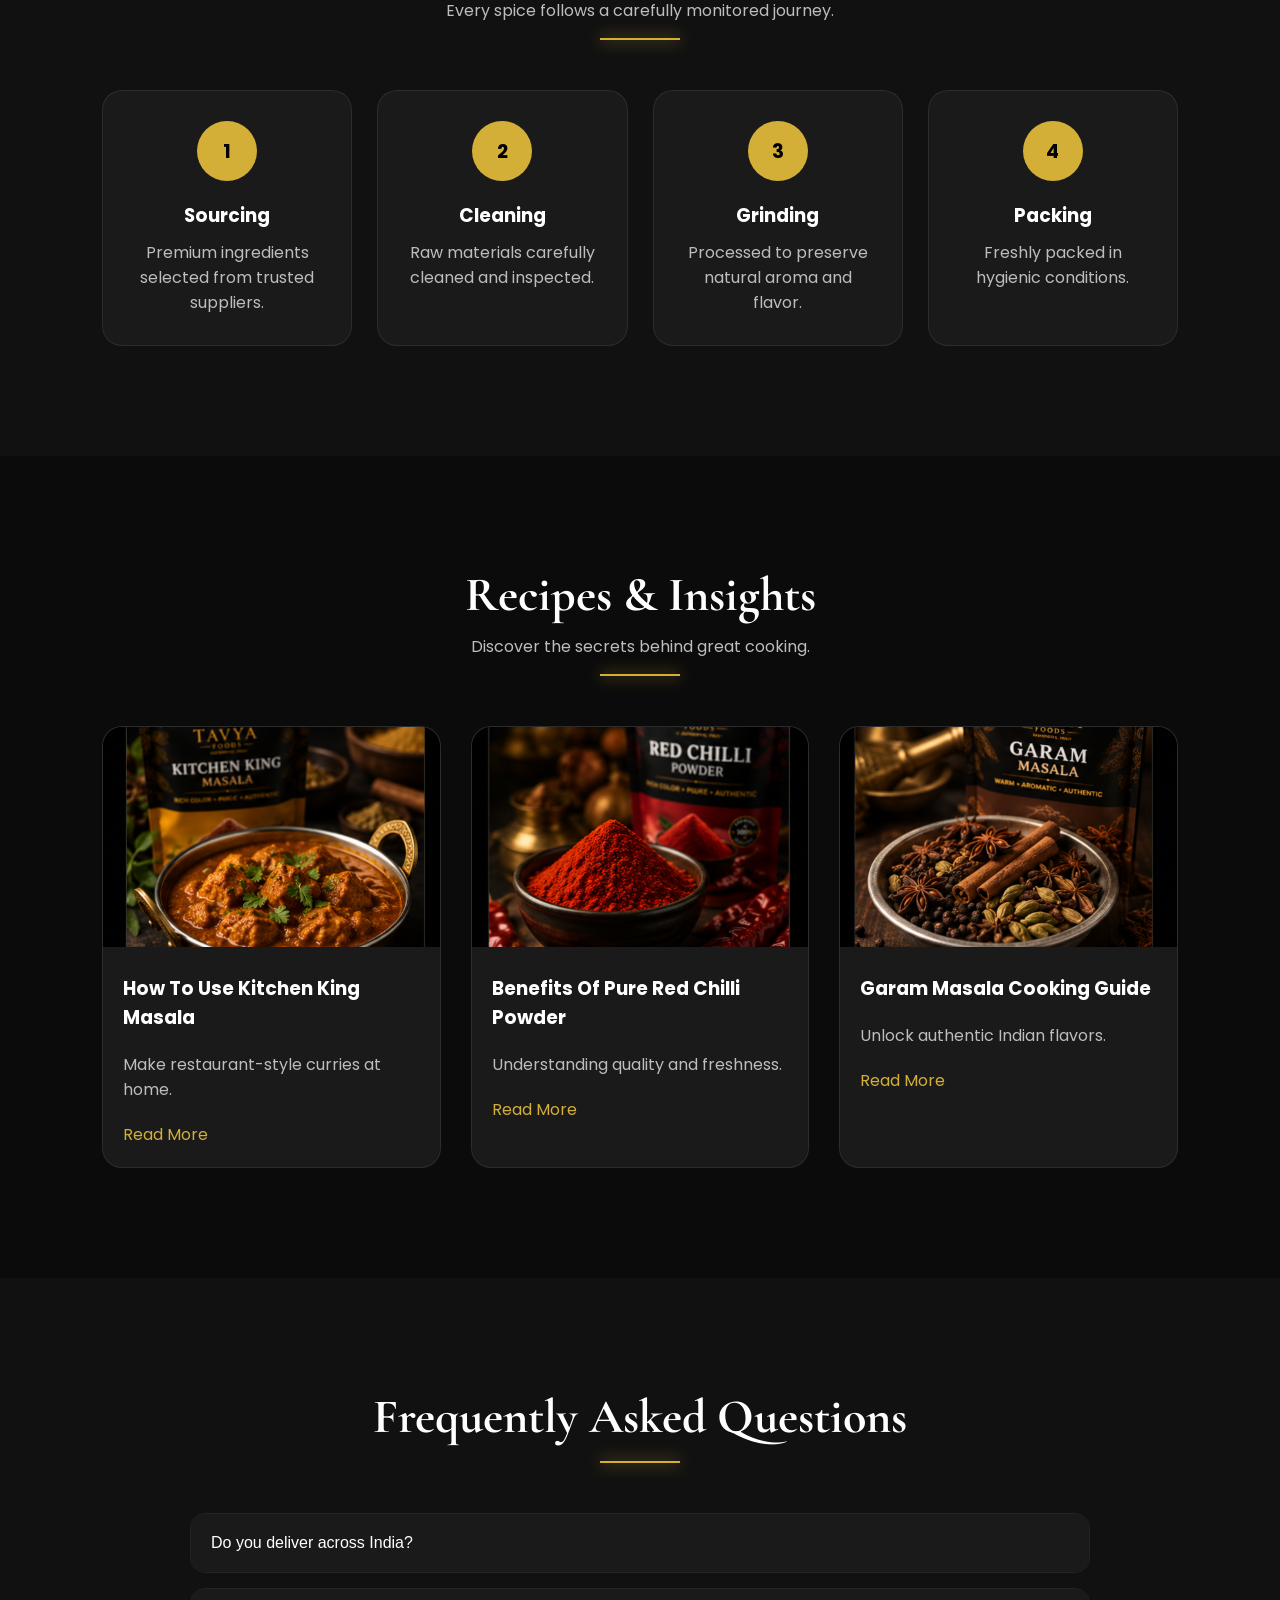
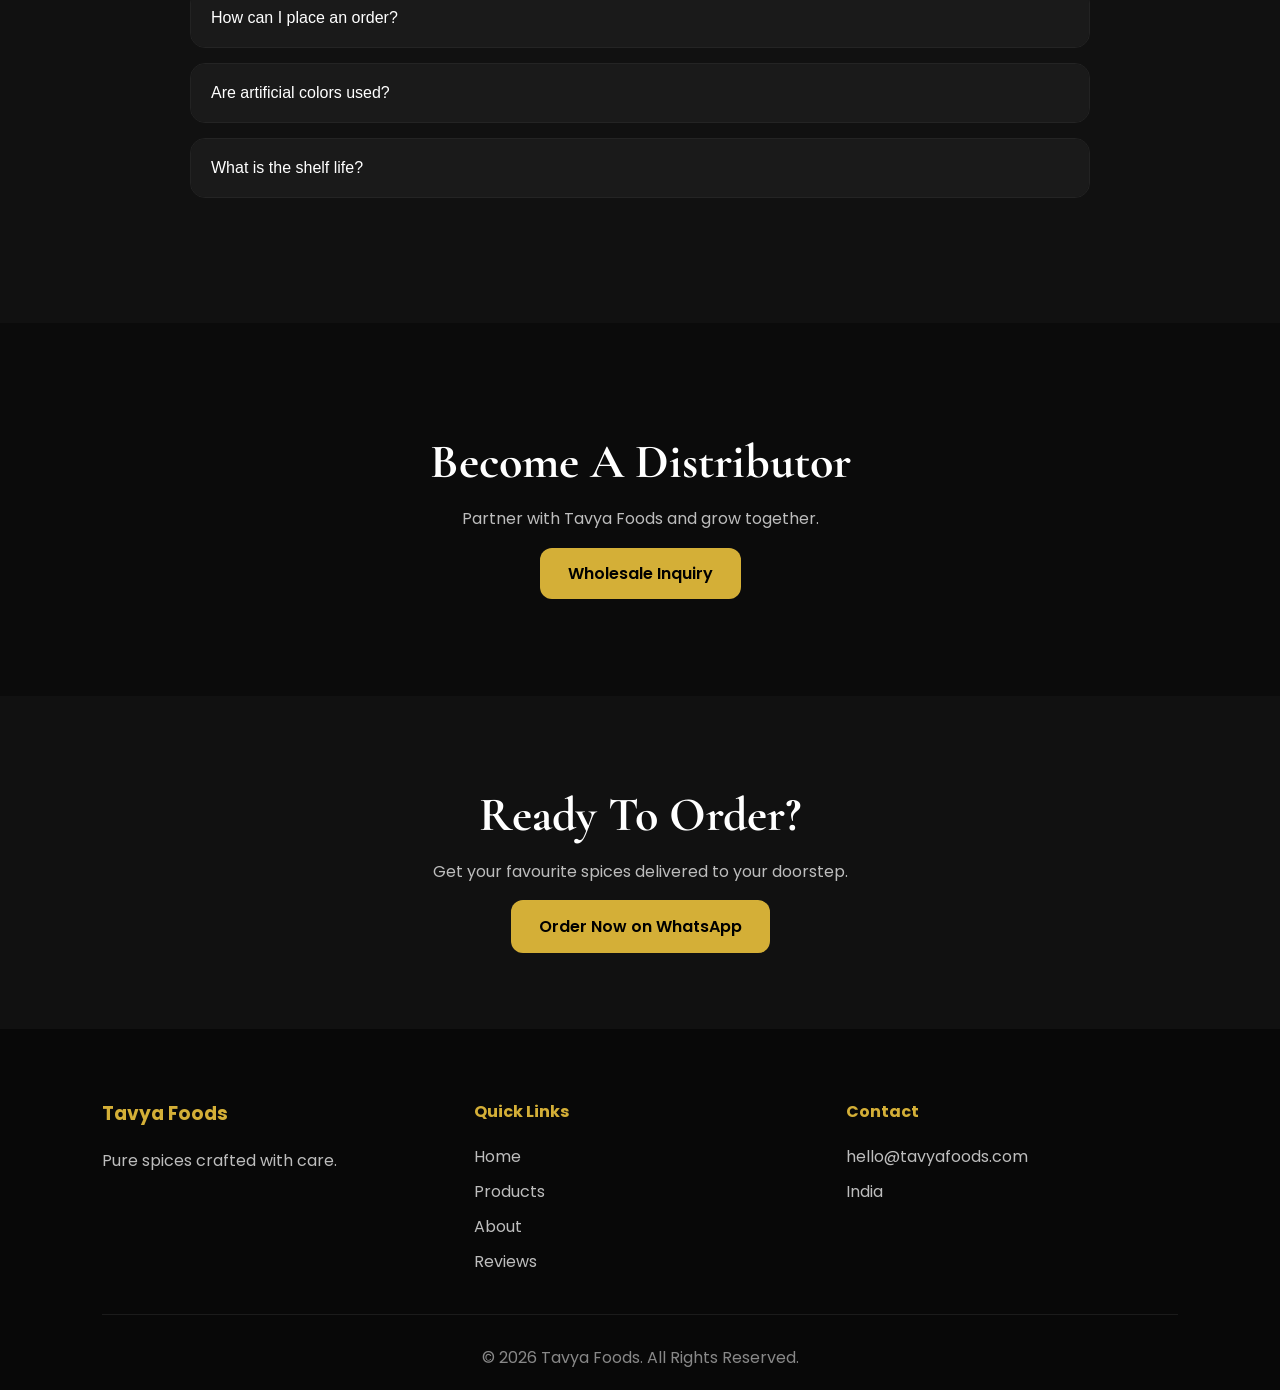
==== commit c8b7ca03: "Update index.html" ====
--- a/index.html
+++ b/index.html
@@ -37,6 +37,15 @@
 <meta name="mobile-web-app-capable" content="yes">
     <link rel="icon" type="image/png" href="images/logo1.jpg">
 <link rel="apple-touch-icon" href="images/logo1.jpg">
+    <script src="https://cdn.onesignal.com/sdks/web/v16/OneSignalSDK.page.js" defer></script>
+<script>
+  window.OneSignalDeferred = window.OneSignalDeferred || [];
+  OneSignalDeferred.push(async function(OneSignal) {
+    await OneSignal.init({
+      appId: "9594731b-9564-487d-a729-e94b69e44cda",
+    });
+  });
+</script>
 </head>
 
 <body>
@@ -233,7 +242,7 @@
 </div>
 
 <div class="trust-card">
-<i class="fa-solid fa-shield-check"></i>
+<i class="fa-solid fa-shield"></i>
 <h3>Quality Assured</h3>
 <p>Every batch goes through quality inspection.</p>
 </div>
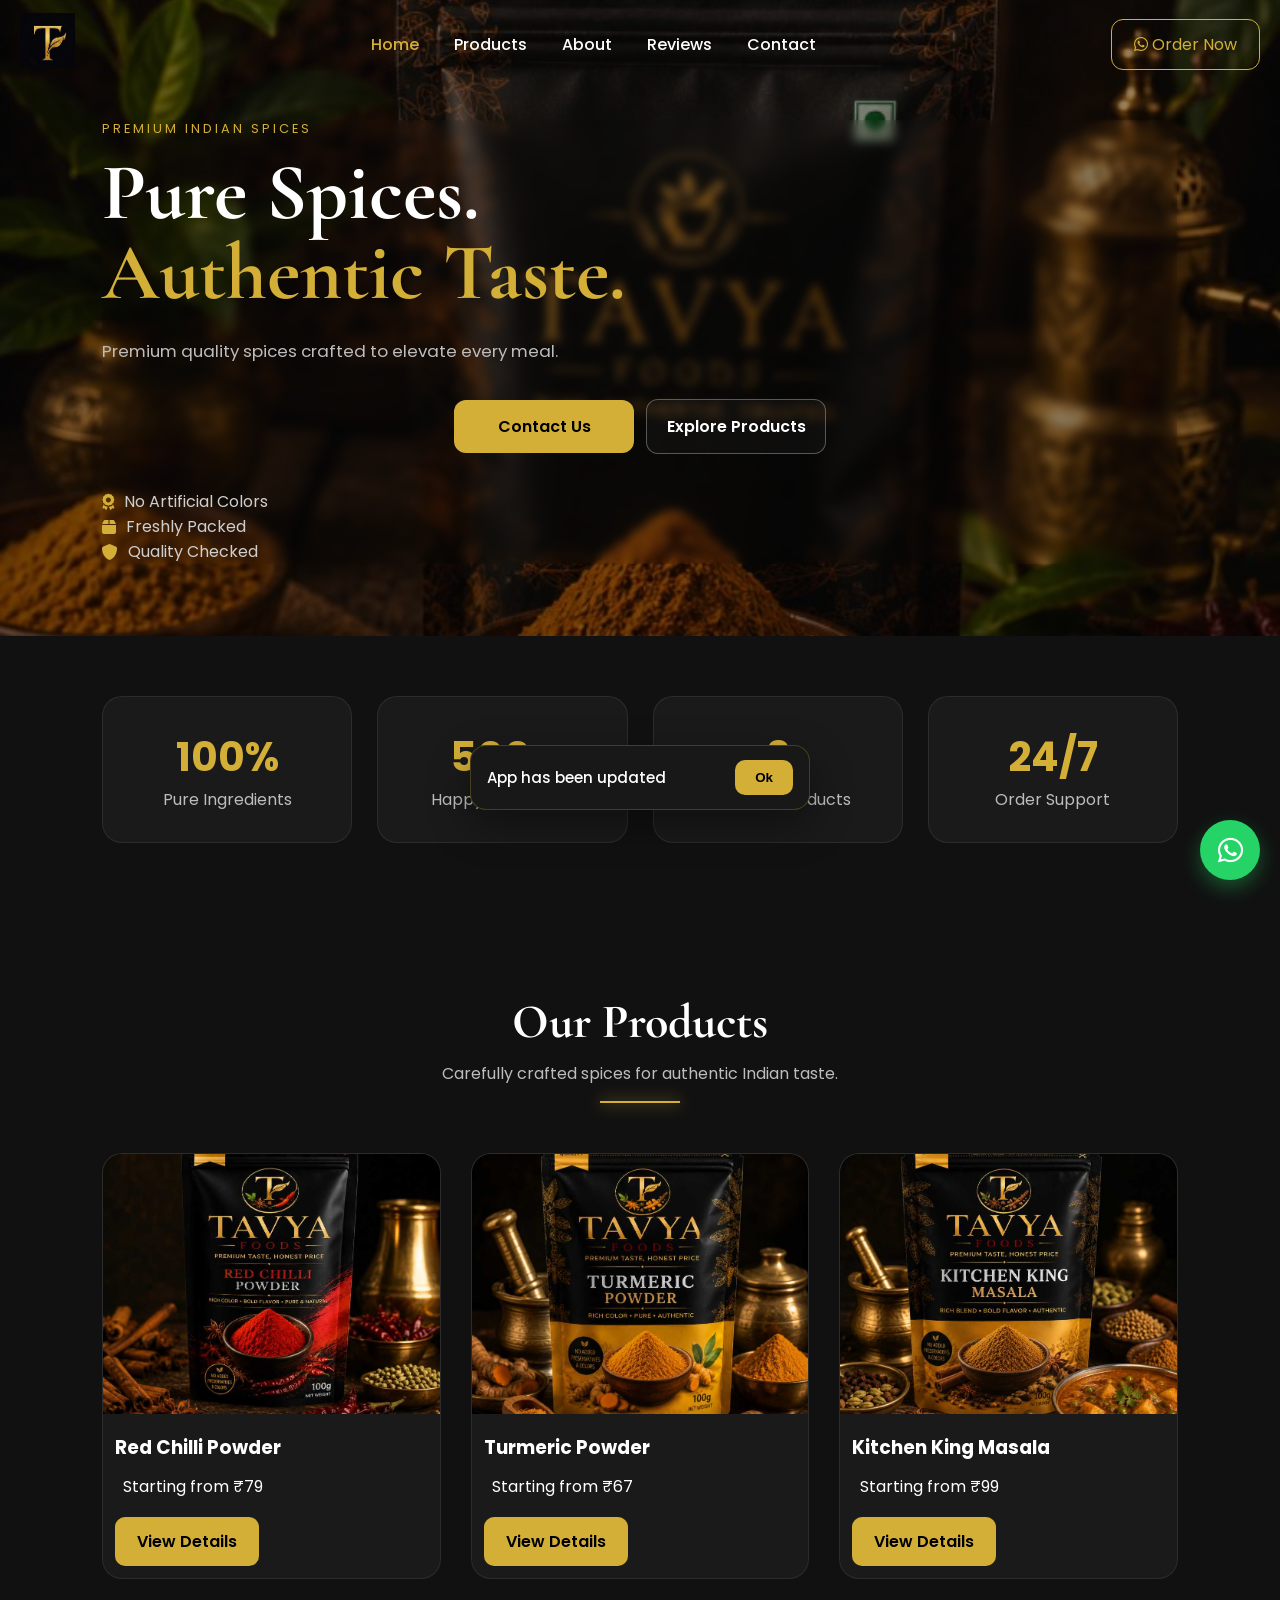
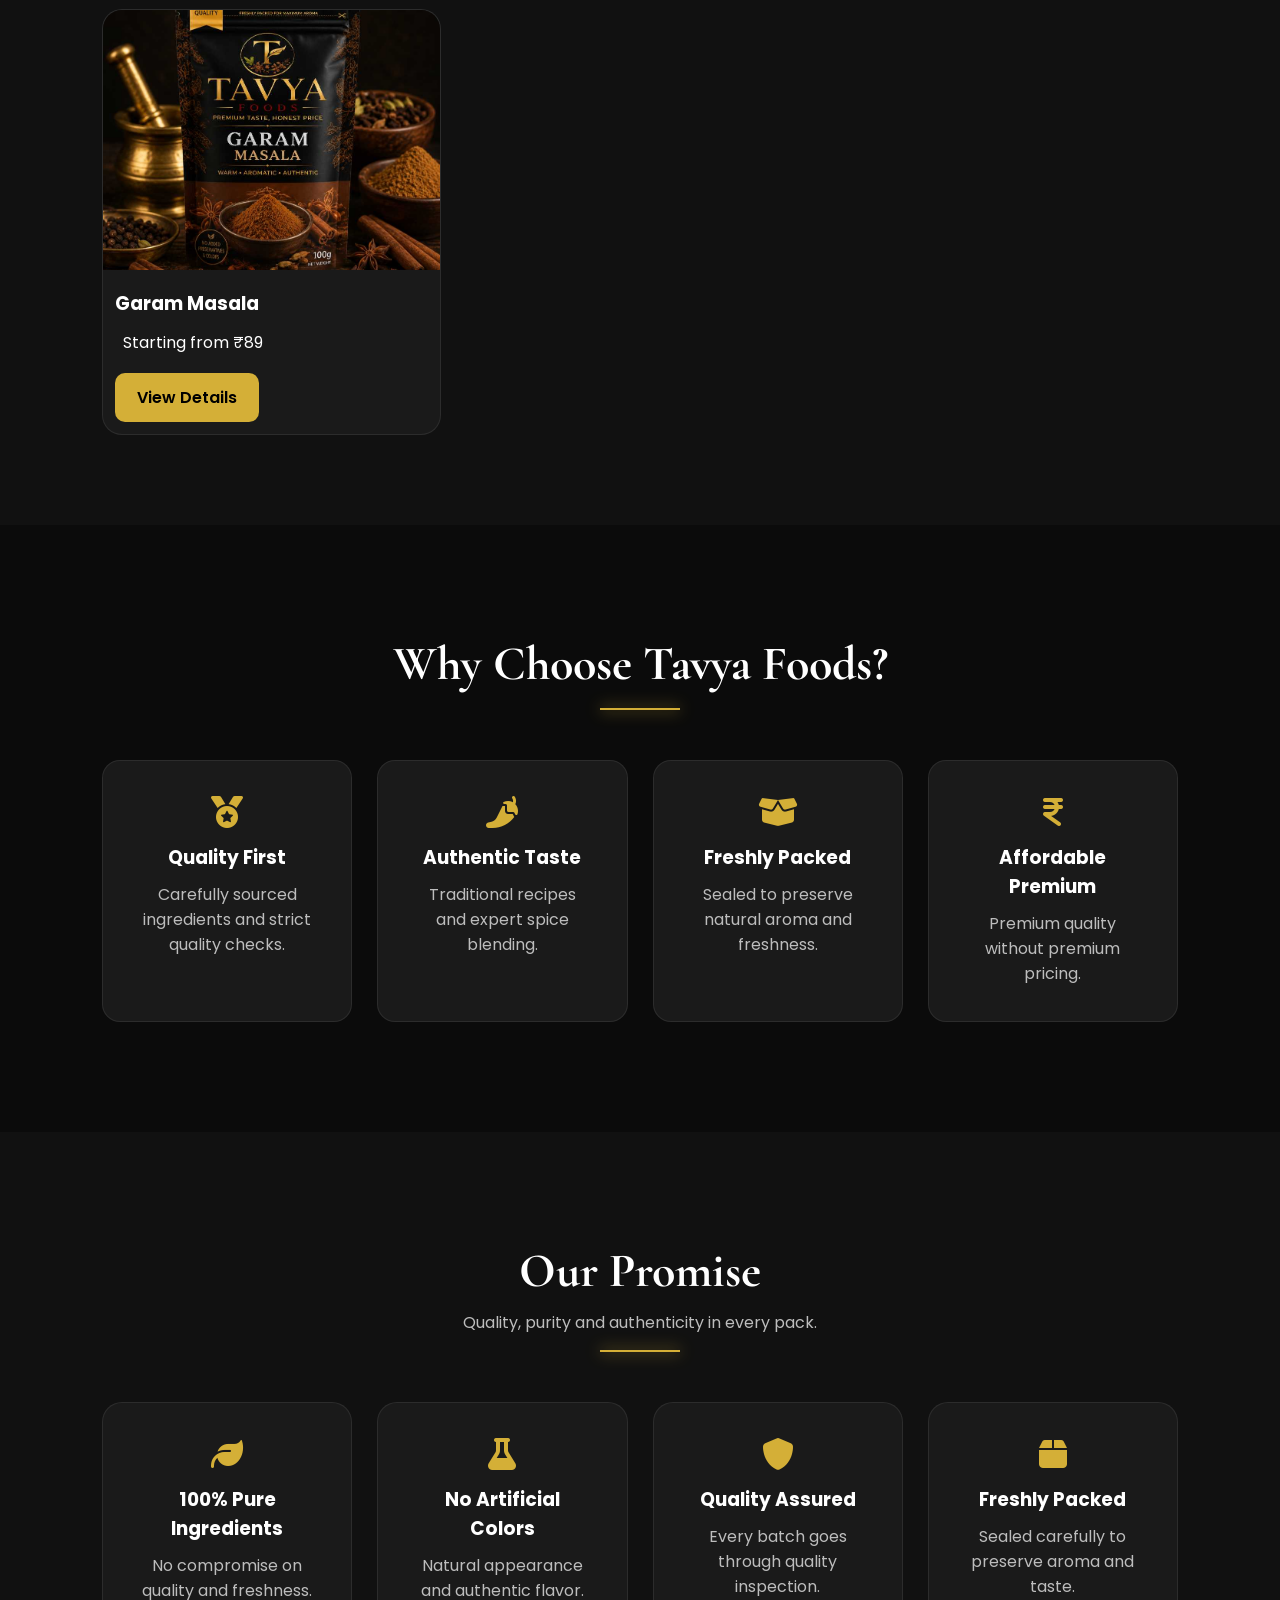
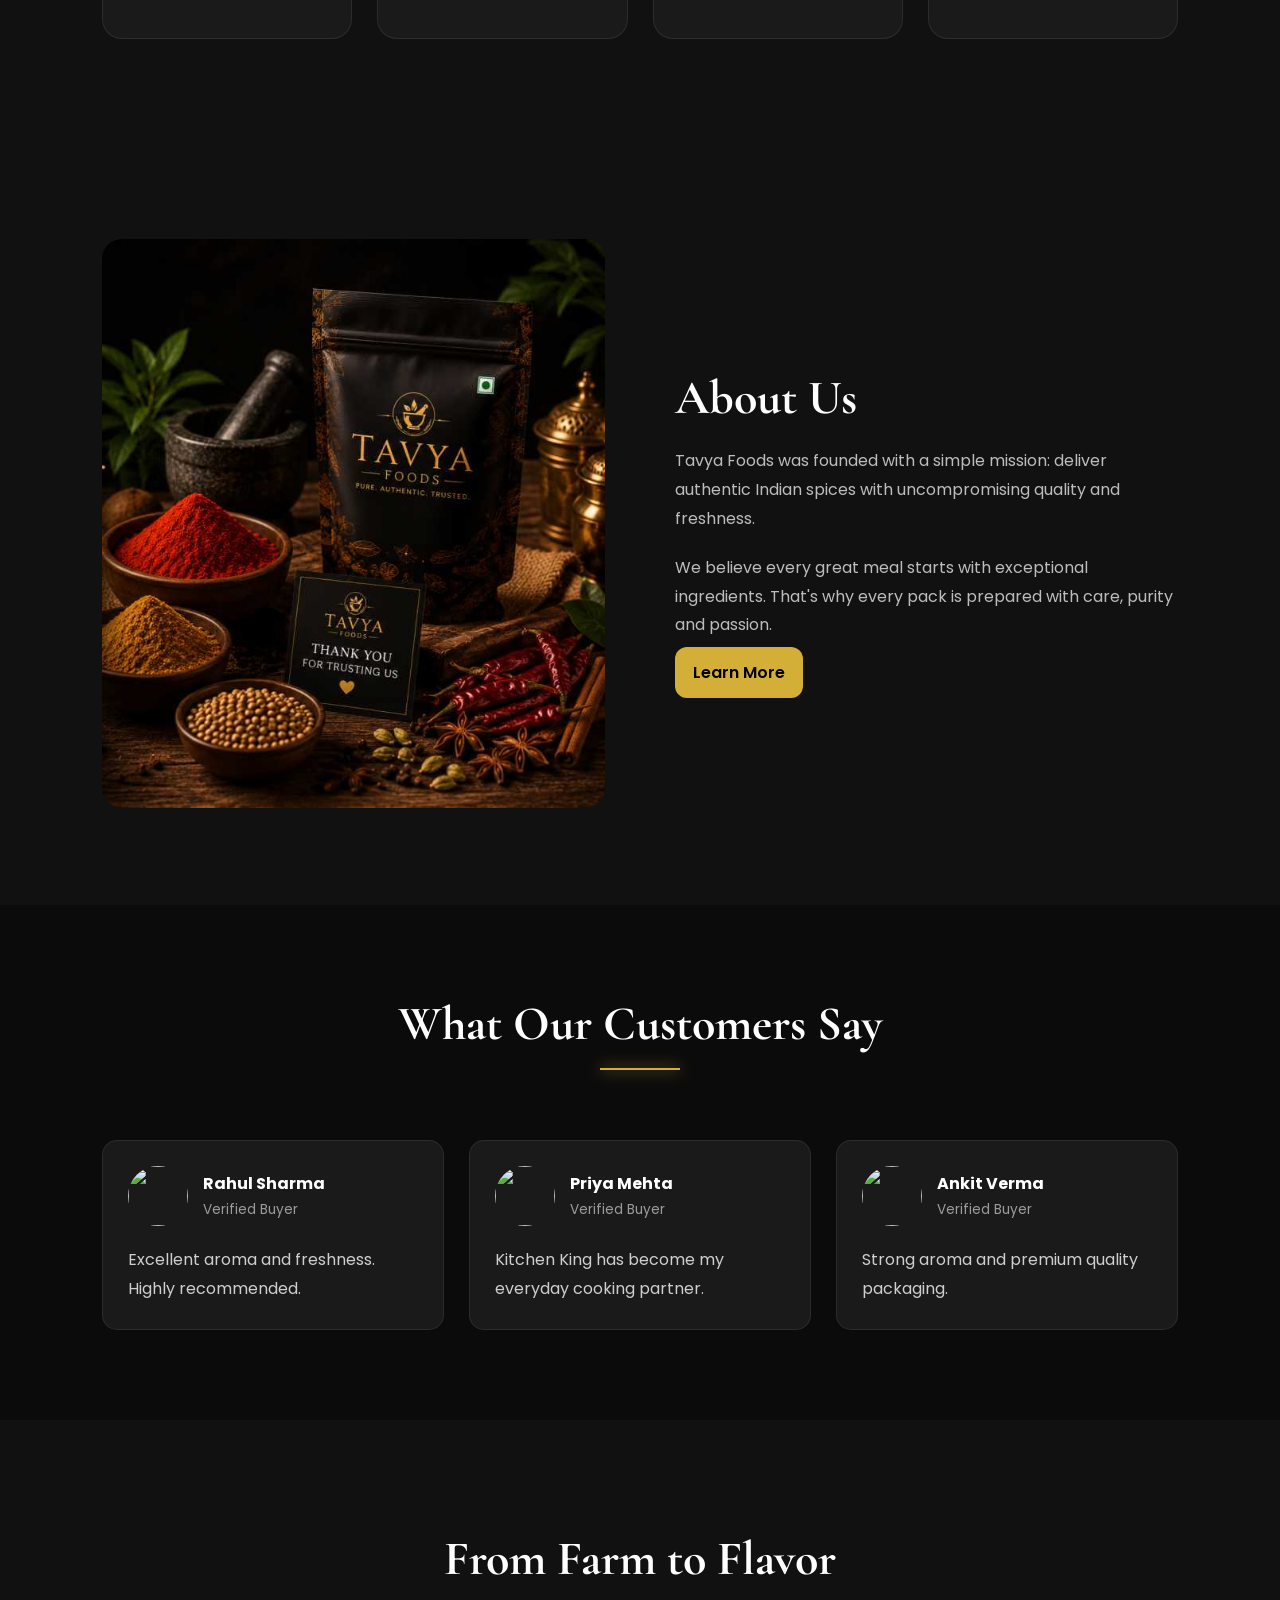
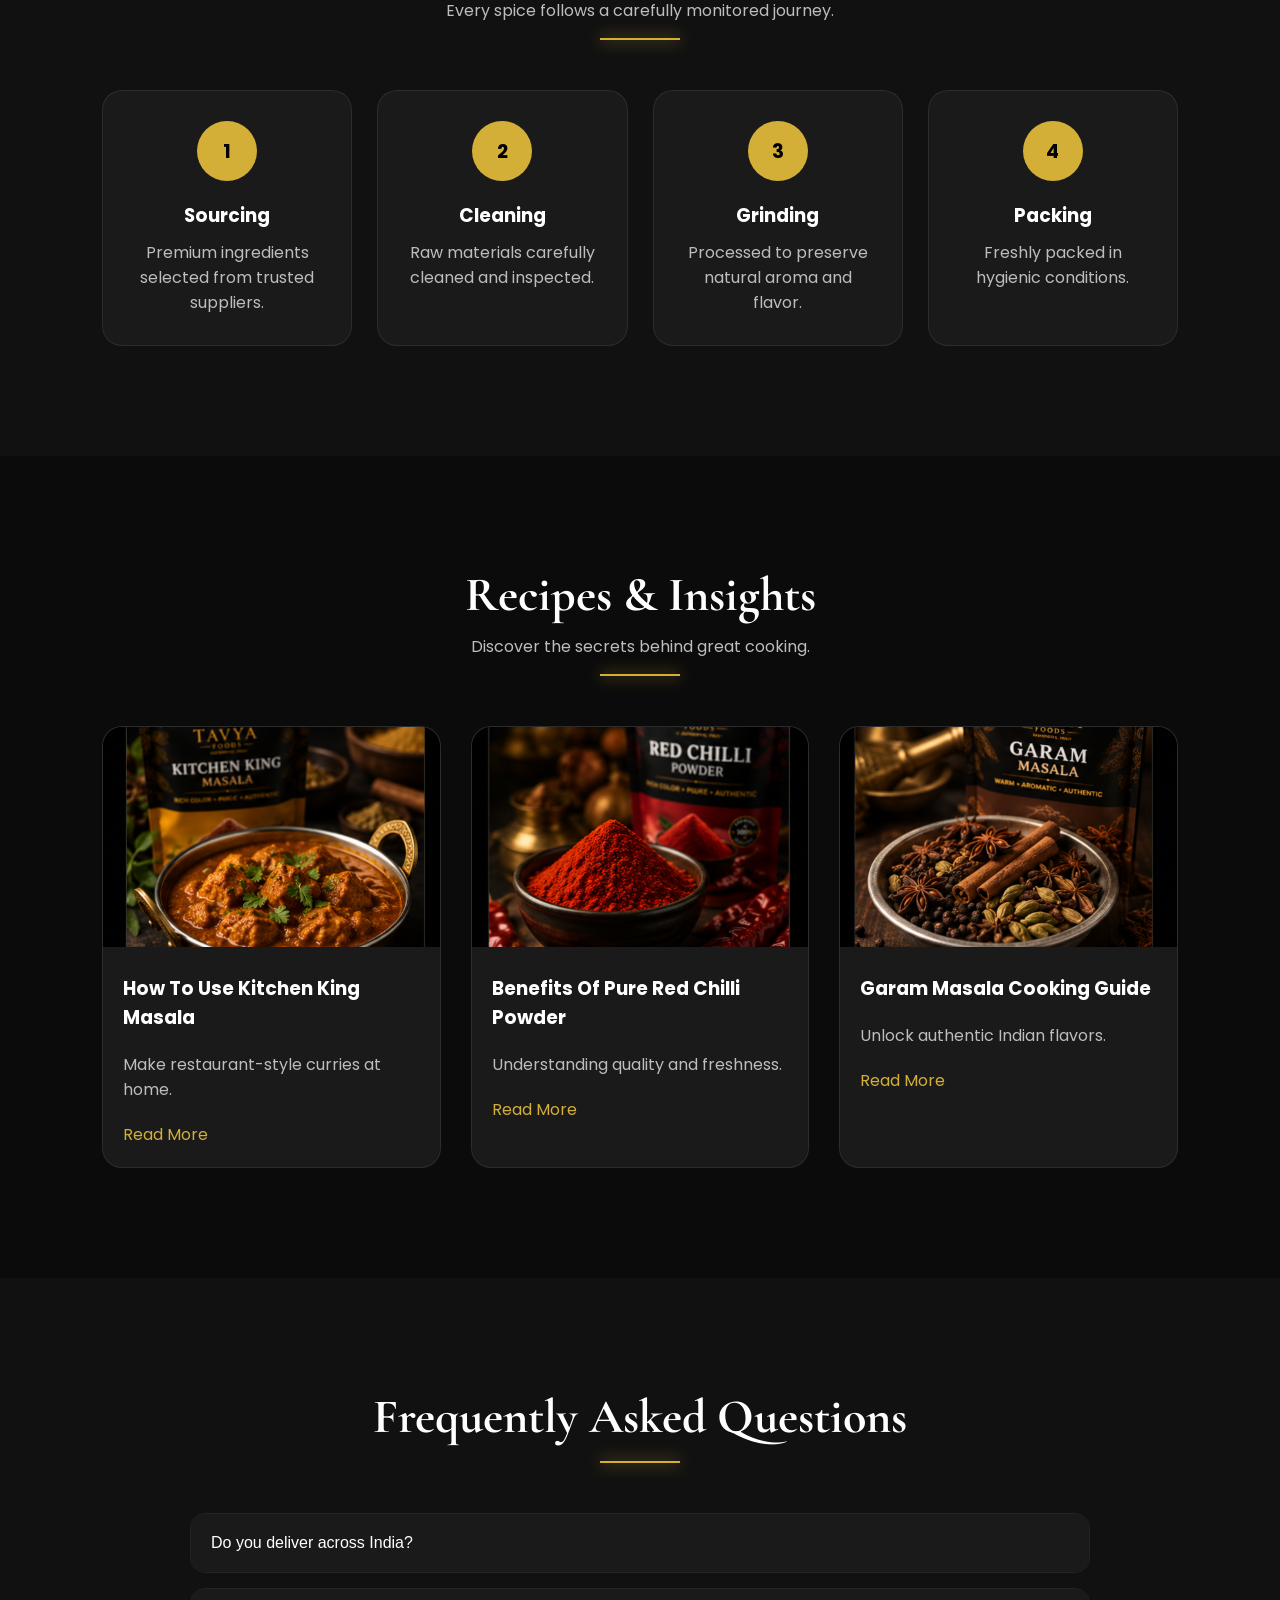
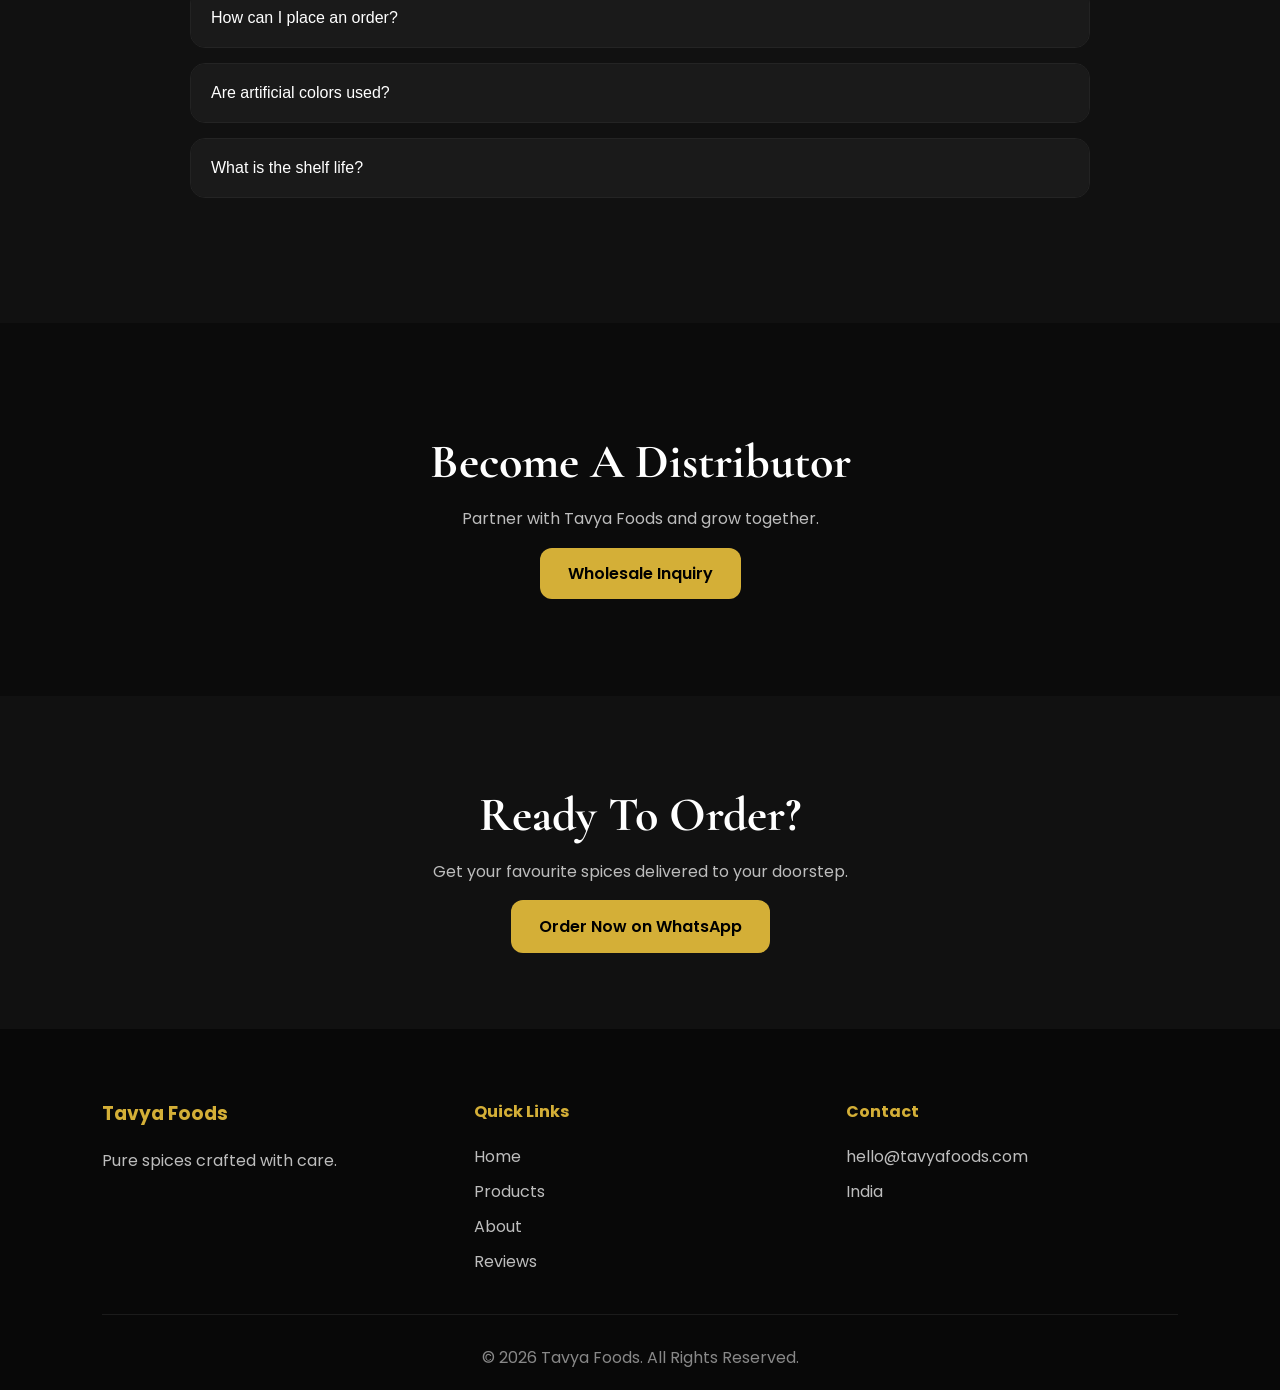
==== commit 1491525e: "Update index.html" ====
--- a/index.html
+++ b/index.html
@@ -70,7 +70,7 @@
 <header>
 <nav class="navbar">
 <div class="logo">
-<img src="images/logo1.jpg" alt="Tavya Foods Logo">
+<img src="icon-192.png" alt="Tavya Foods Logo">
 </div>
 
 <ul class="nav-links">
